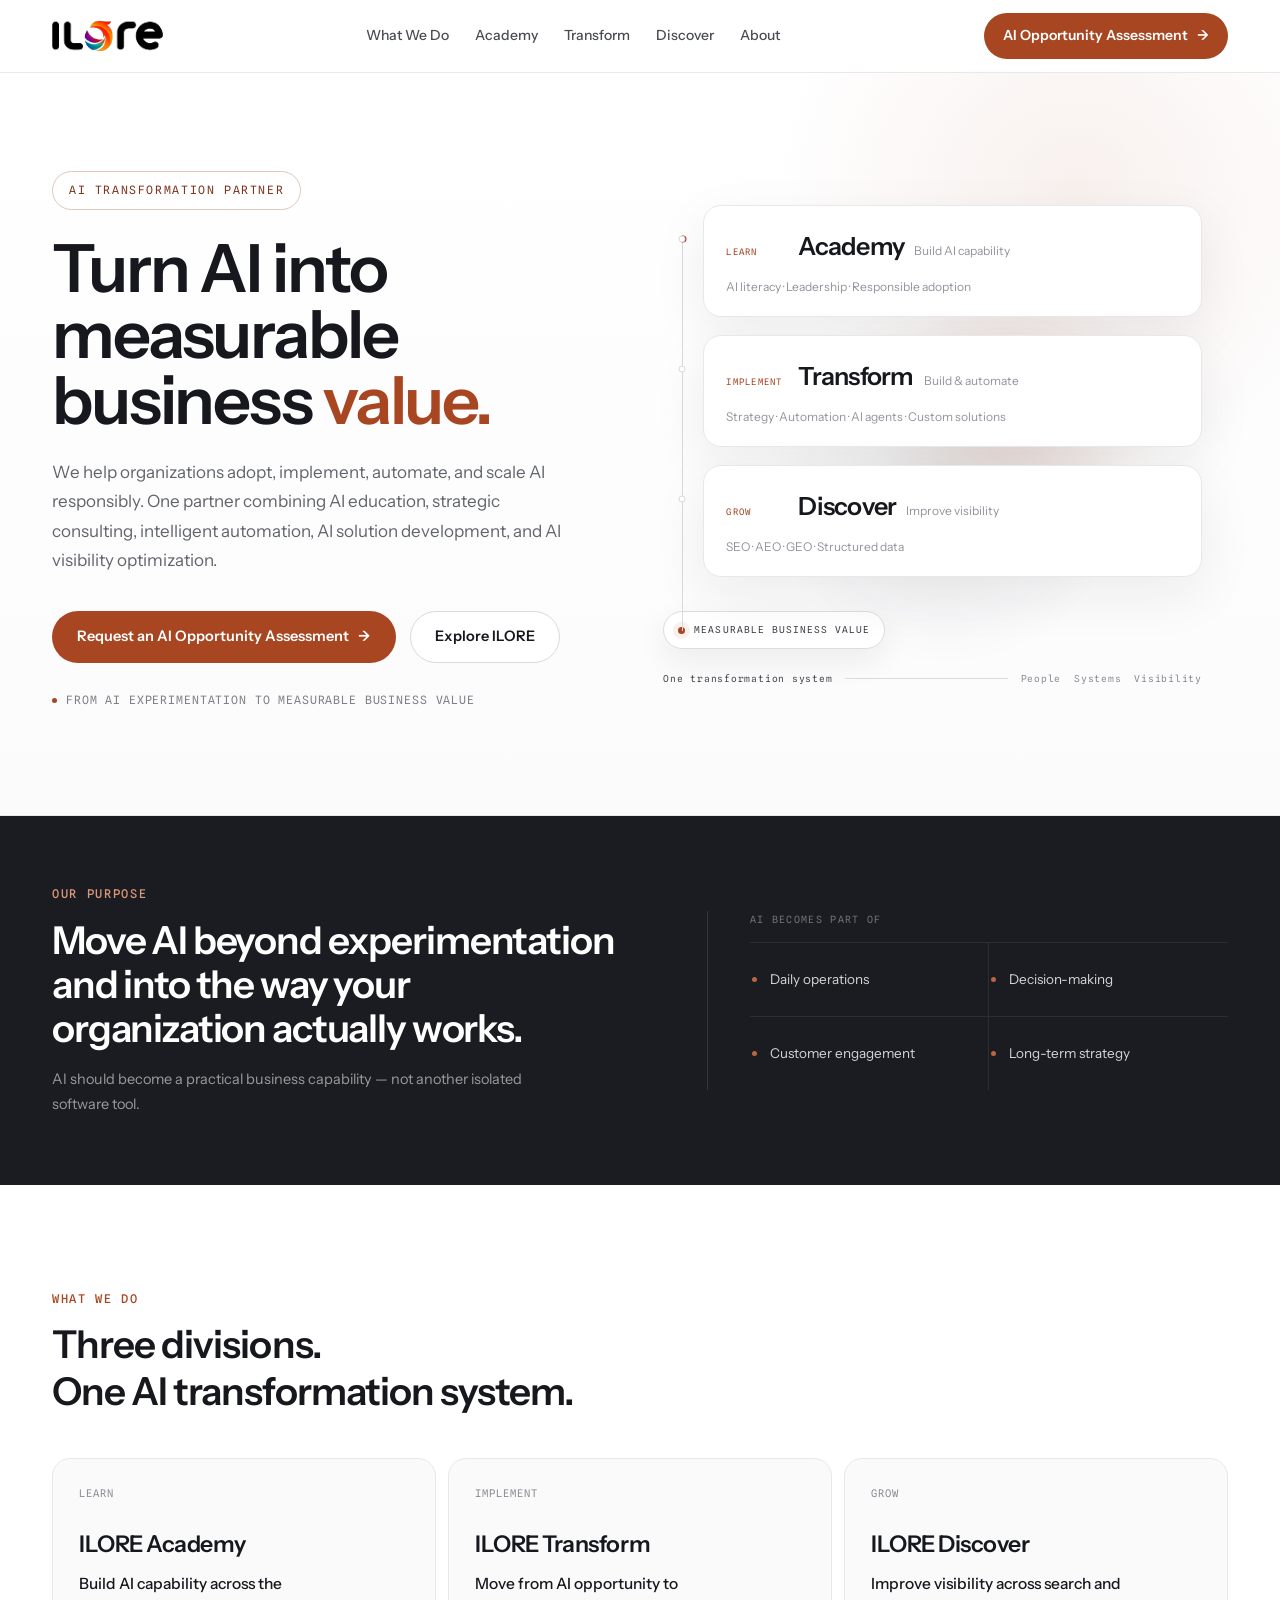
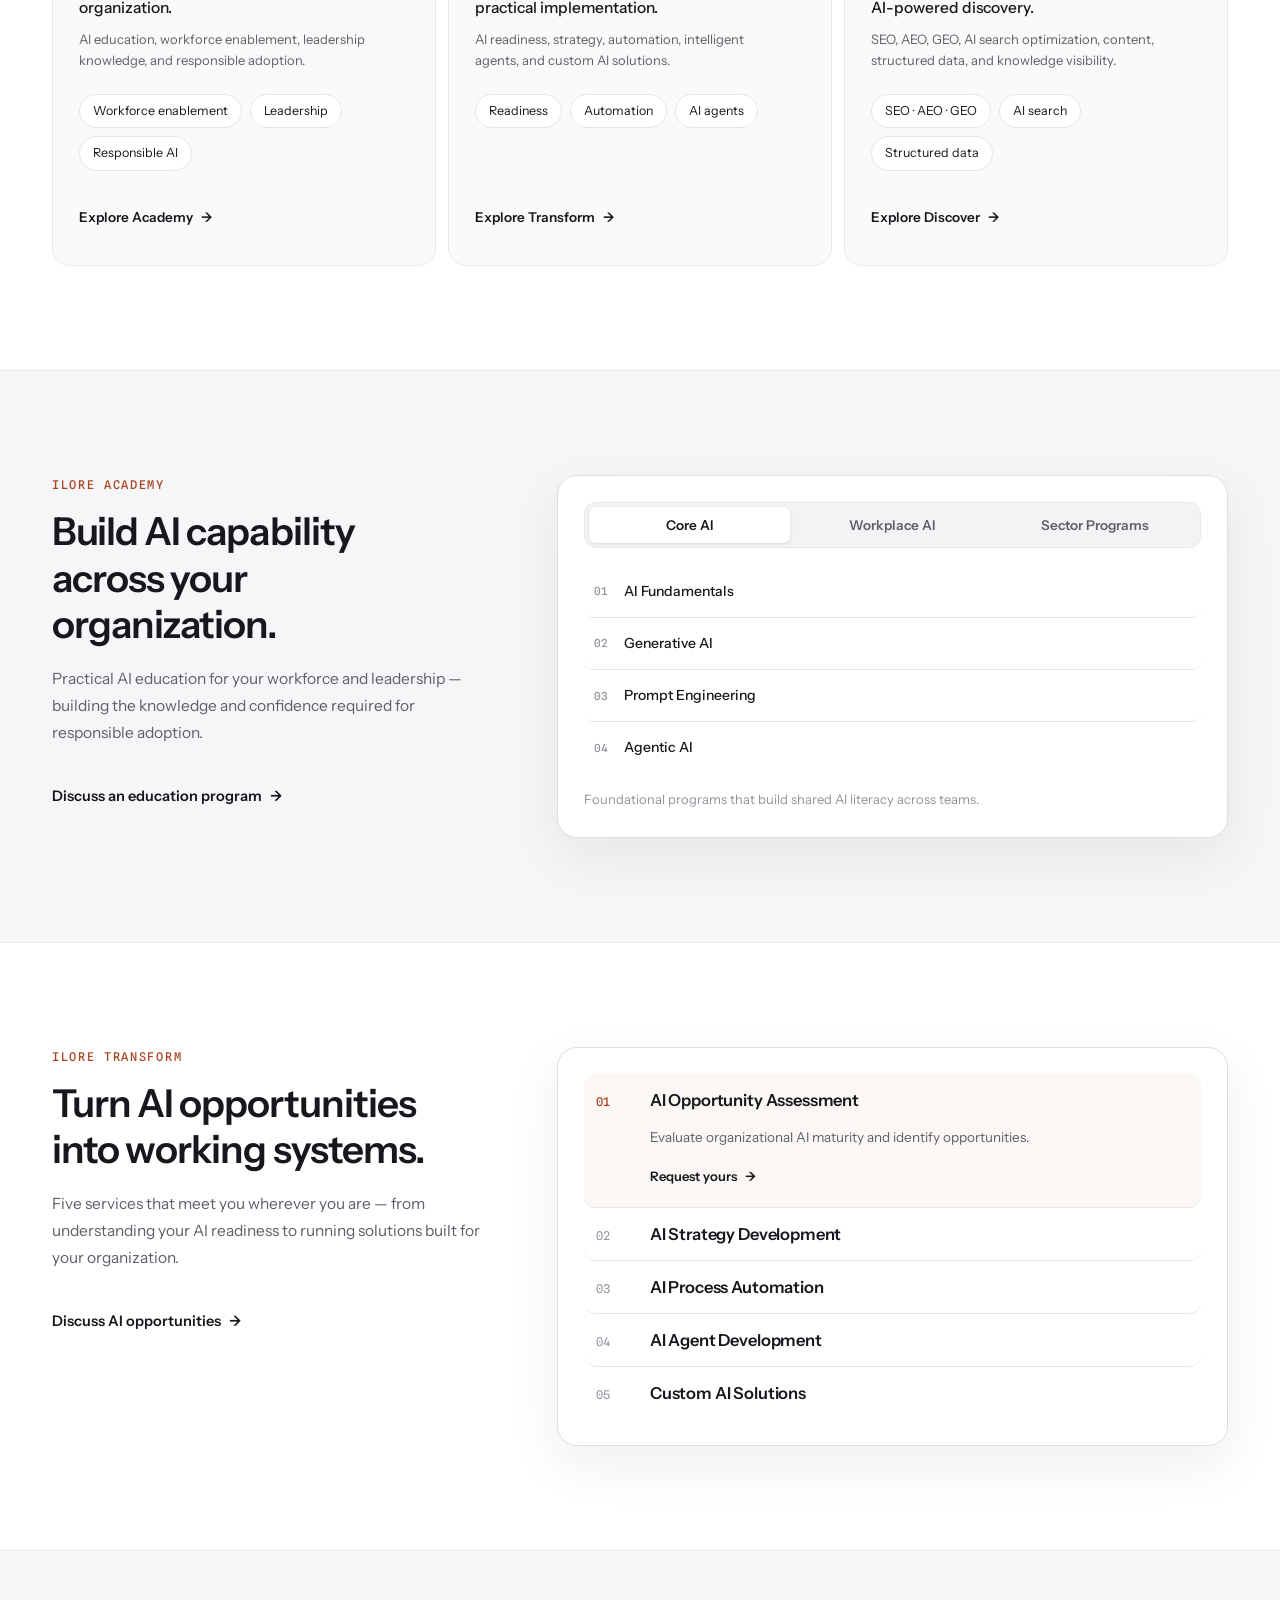
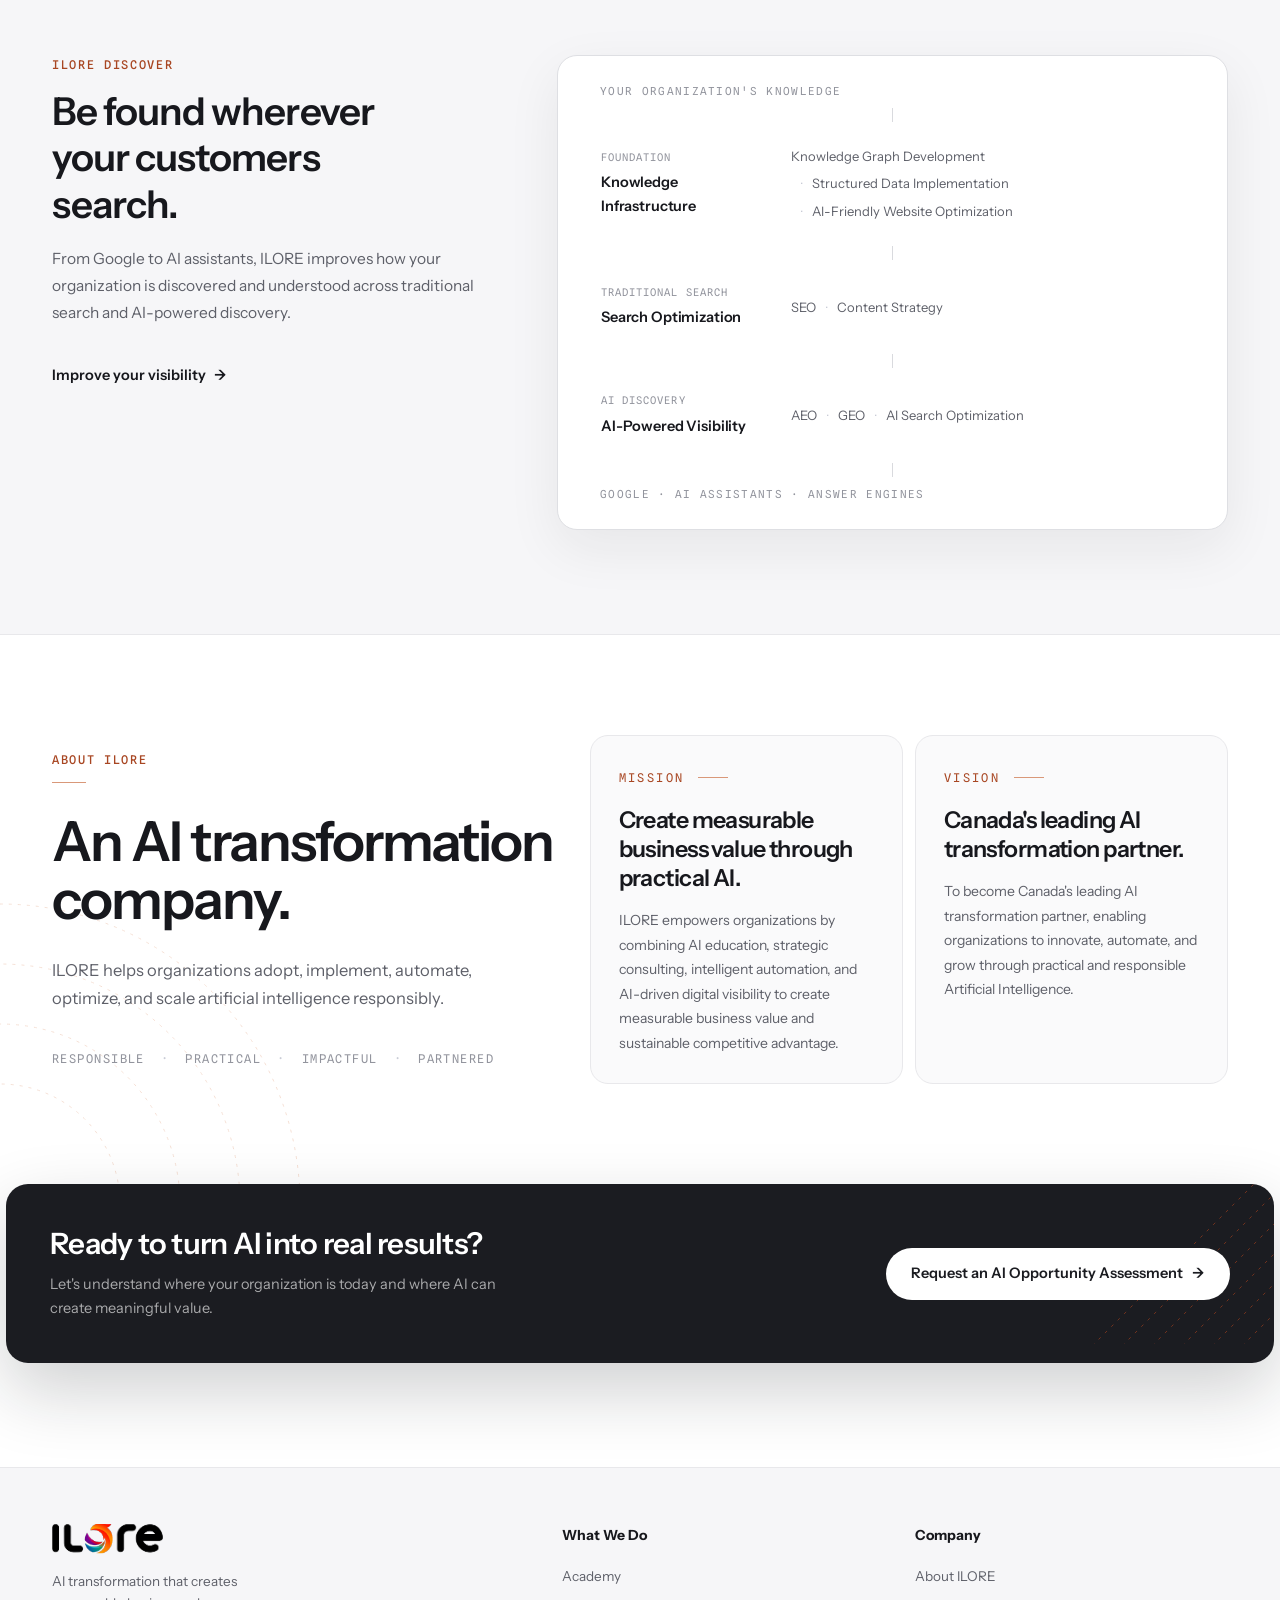
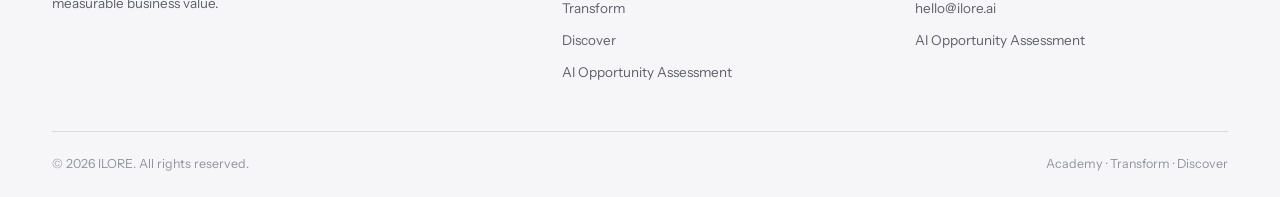
==== index.html @ 1c1e3521 "Calm the division sections and statement headings - Drop the accent-coloured full stops from the Mis" ====
<!doctype html>
<html lang="en" class="no-js">
<head>
<meta charset="utf-8">
<meta name="viewport" content="width=device-width, initial-scale=1">
<title>ILORE — AI Transformation Partner</title>
<meta name="description" content="ILORE helps organizations adopt, implement, automate, and scale AI responsibly — combining AI education, strategic consulting, intelligent automation, AI solution development, and AI visibility optimization.">
<meta property="og:title" content="ILORE — AI Transformation Partner">
<meta property="og:description" content="Turn AI into measurable business value. Academy, Transform, Discover — one AI transformation system.">
<meta property="og:type" content="website">
<!-- Set an absolute canonical URL once the production domain is known:
     <link rel="canonical" href="https://example.com/"> -->
<link rel="icon" href="img/favicon.png" type="image/png">
<script type="application/ld+json">{"@context":"https://schema.org","@type":"Organization","name":"ILORE","description":"AI transformation company helping organizations adopt, implement, automate, optimize, and scale artificial intelligence responsibly.","knowsAbout":["AI education","AI strategy","Intelligent automation","AI solution development","AI visibility optimization"]}</script>
<link rel="preconnect" href="https://fonts.googleapis.com">
<link rel="preconnect" href="https://fonts.gstatic.com" crossorigin>
<link href="https://fonts.googleapis.com/css2?family=Instrument+Sans:wght@400;500;600;700&family=Spline+Sans+Mono:wght@400;500&display=swap" rel="stylesheet">
<link rel="stylesheet" href="assets/css/base.css">
<link rel="stylesheet" href="assets/css/components.css">
<link rel="stylesheet" href="assets/css/home.css">
<script>document.documentElement.className = "js";</script>
</head>
<body>
<a class="skip-link" href="#main">Skip to content</a>

<header class="site-header" id="top">
  <div class="container">
    <div class="site-header__inner">
      <a class="wordmark" href="#top"><img class="wordmark__img" src="img/logo.svg" alt="ILORE"></a>

      <nav class="site-nav" aria-label="Primary">
        <a class="site-nav__link" href="#divisions">What We Do</a>
        <a class="site-nav__link" href="#academy">Academy</a>
        <a class="site-nav__link" href="#transform">Transform</a>
        <a class="site-nav__link" href="#discover">Discover</a>
        <a class="site-nav__link" href="#about">About</a>
      </nav>

      <div class="site-header__actions">
        <a class="button button--primary button--compact" href="assessment.html" data-cta="header-assess">AI Opportunity Assessment <span class="button__arrow" aria-hidden="true">&rarr;</span></a>
      </div>

      <button class="menu-toggle" id="menuToggle" type="button" aria-expanded="false" aria-controls="mobileMenu" aria-label="Open navigation">
        <span class="menu-toggle__icon" aria-hidden="true"><span></span><span></span><span></span></span>
      </button>
    </div>

    <nav class="mobile-menu" id="mobileMenu" aria-label="Mobile" hidden>
      <a class="mobile-menu__link" href="#divisions">What We Do</a>
      <a class="mobile-menu__link" href="#academy">Academy</a>
      <a class="mobile-menu__link" href="#transform">Transform</a>
      <a class="mobile-menu__link" href="#discover">Discover</a>
      <a class="mobile-menu__link" href="#about">About</a>
      <a class="button button--primary" href="assessment.html" data-cta="mobile-assess">AI Opportunity Assessment</a>
    </nav>
  </div>
</header>

<main id="main">

  <!-- Hero -->
  <section class="hero" aria-labelledby="hero-title">
    <div class="container hero__grid">
      <div class="hero__copy">
        <p class="badge">AI transformation partner</p>
        <h1 class="hero__title" id="hero-title">Turn AI into measurable business <span class="accent">value.</span></h1>
        <p class="hero__lede">We help organizations adopt, implement, automate, and scale AI responsibly. One partner combining AI education, strategic consulting, intelligent automation, AI solution development, and AI visibility optimization.</p>
        <div class="hero__actions">
          <a class="button button--primary" href="assessment.html" data-cta="hero-primary">Request an AI Opportunity Assessment <span class="button__arrow" aria-hidden="true">&rarr;</span></a>
          <a class="button button--secondary" href="#divisions" data-cta="hero-secondary">Explore ILORE</a>
        </div>
        <p class="hero__path"><span class="hero__path-dot" aria-hidden="true"></span>From AI experimentation to measurable business value</p>
      </div>

      <!-- The three divisions as one transformation signal: three upright
           cards on a single connector line, ending at measurable value. -->
      <div class="hero__visual reveal">
        <div class="hero__aura" aria-hidden="true"></div>

        <div class="signal">
          <span class="signal__rail" aria-hidden="true"><span class="signal__pulse"></span></span>

          <ul class="signal__steps" aria-label="The ILORE transformation system">
            <li class="signal__step">
              <a class="signal-card" href="#academy">
                <span class="signal-card__main">
                  <span class="signal-card__phase">Learn</span>
                  <strong class="signal-card__name">Academy</strong>
                  <span class="signal-card__role">Build AI capability</span>
                </span>
                <span class="signal-card__detail">AI literacy &middot; Leadership &middot; Responsible adoption</span>
              </a>
            </li>
            <li class="signal__step">
              <a class="signal-card" href="#transform">
                <span class="signal-card__main">
                  <span class="signal-card__phase">Implement</span>
                  <strong class="signal-card__name">Transform</strong>
                  <span class="signal-card__role">Build &amp; automate</span>
                </span>
                <span class="signal-card__detail">Strategy &middot; Automation &middot; AI agents &middot; Custom solutions</span>
              </a>
            </li>
            <li class="signal__step">
              <a class="signal-card" href="#discover">
                <span class="signal-card__main">
                  <span class="signal-card__phase">Grow</span>
                  <strong class="signal-card__name">Discover</strong>
                  <span class="signal-card__role">Improve visibility</span>
                </span>
                <span class="signal-card__detail">SEO &middot; AEO &middot; GEO &middot; Structured data</span>
              </a>
            </li>
          </ul>

          <p class="hero__chip"><span class="hero__chip-dot" aria-hidden="true"></span>Measurable business value</p>
        </div>

        <p class="signal__caption">
          <span class="signal__caption-title">One transformation system</span>
          <span class="signal__caption-rule" aria-hidden="true"></span>
          <span class="signal__pillar">People</span>
          <span class="signal__pillar">Systems</span>
          <span class="signal__pillar">Visibility</span>
        </p>
      </div>
    </div>
  </section>

  <!-- Purpose -->
  <section class="purpose" aria-labelledby="purpose-title">
    <div class="container purpose__grid">
      <div class="purpose__copy reveal">
        <p class="eyebrow eyebrow--on-dark">Our purpose</p>
        <h2 class="purpose__title" id="purpose-title">Move AI beyond experimentation and into the way your organization actually works.</h2>
        <p class="purpose__lede">AI should become a practical business capability — not another isolated software tool.</p>
      </div>

      <div class="purpose__uses reveal">
        <p class="purpose__label" id="purpose-uses-label">AI becomes part of</p>
        <ul class="purpose__list" aria-labelledby="purpose-uses-label">
          <li>Daily operations</li>
          <li>Decision-making</li>
          <li>Customer engagement</li>
          <li>Long-term strategy</li>
        </ul>
      </div>
    </div>
  </section>

  <!-- What we do -->
  <section class="section" id="divisions" aria-labelledby="divisions-title">
    <div class="container">
      <div class="section-head reveal">
        <p class="eyebrow">What we do</p>
        <h2 class="section-head__title" id="divisions-title">Three divisions.<br>One AI transformation system.</h2>
      </div>

      <ul class="division-grid reveal">
        <li class="division-card">
          <p class="division-card__phase">Learn</p>
          <h3 class="division-card__name">ILORE Academy</h3>
          <p class="division-card__objective">Build AI capability across the organization.</p>
          <p class="division-card__detail">AI education, workforce enablement, leadership knowledge, and responsible adoption.</p>
          <ul class="tag-list">
            <li>Workforce enablement</li>
            <li>Leadership</li>
            <li>Responsible AI</li>
          </ul>
          <a class="link-more" href="#academy">Explore Academy <span class="link-more__arrow" aria-hidden="true">&rarr;</span></a>
        </li>

        <li class="division-card">
          <p class="division-card__phase">Implement</p>
          <h3 class="division-card__name">ILORE Transform</h3>
          <p class="division-card__objective">Move from AI opportunity to practical implementation.</p>
          <p class="division-card__detail">AI readiness, strategy, automation, intelligent agents, and custom AI solutions.</p>
          <ul class="tag-list">
            <li>Readiness</li>
            <li>Automation</li>
            <li>AI agents</li>
          </ul>
          <a class="link-more" href="#transform">Explore Transform <span class="link-more__arrow" aria-hidden="true">&rarr;</span></a>
        </li>

        <li class="division-card">
          <p class="division-card__phase">Grow</p>
          <h3 class="division-card__name">ILORE Discover</h3>
          <p class="division-card__objective">Improve visibility across search and AI-powered discovery.</p>
          <p class="division-card__detail">SEO, AEO, GEO, AI search optimization, content, structured data, and knowledge visibility.</p>
          <ul class="tag-list">
            <li>SEO &middot; AEO &middot; GEO</li>
            <li>AI search</li>
            <li>Structured data</li>
          </ul>
          <a class="link-more" href="#discover">Explore Discover <span class="link-more__arrow" aria-hidden="true">&rarr;</span></a>
        </li>
      </ul>
    </div>
  </section>

  <!-- Academy -->
  <section class="section section--sunken" id="academy" aria-labelledby="academy-title">
    <div class="container split">
      <div class="split__intro reveal">
        <p class="eyebrow">ILORE Academy</p>
        <h2 class="split__title" id="academy-title">Build AI capability across your organization.</h2>
        <p class="split__lede">Practical AI education for your workforce and leadership — building the knowledge and confidence required for responsible adoption.</p>
        <a class="link-more split__cta" href="assessment.html?intent=academy" data-cta="academy-cta">Discuss an education program <span class="link-more__arrow" aria-hidden="true">&rarr;</span></a>
      </div>

      <div class="panel panel--tabs reveal">
        <div class="tabs" role="tablist" aria-label="Academy program groups">
          <button class="tab" type="button" role="tab" id="tab-core" aria-controls="panel-core" aria-selected="true">Core AI</button>
          <button class="tab" type="button" role="tab" id="tab-workplace" aria-controls="panel-workplace" aria-selected="false" tabindex="-1">Workplace AI</button>
          <button class="tab" type="button" role="tab" id="tab-sector" aria-controls="panel-sector" aria-selected="false" tabindex="-1">Sector Programs</button>
        </div>

        <div class="tab-panel" role="tabpanel" id="panel-core" aria-labelledby="tab-core" tabindex="0">
          <ol class="program-list">
            <li class="program"><span class="program__index">01</span>AI Fundamentals</li>
            <li class="program"><span class="program__index">02</span>Generative AI</li>
            <li class="program"><span class="program__index">03</span>Prompt Engineering</li>
            <li class="program"><span class="program__index">04</span>Agentic AI</li>
          </ol>
          <p class="tab-panel__note">Foundational programs that build shared AI literacy across teams.</p>
        </div>

        <div class="tab-panel" role="tabpanel" id="panel-workplace" aria-labelledby="tab-workplace" tabindex="0" hidden>
          <ol class="program-list">
            <li class="program"><span class="program__index">01</span>Microsoft Copilot</li>
            <li class="program"><span class="program__index">02</span>AI Productivity</li>
            <li class="program"><span class="program__index">03</span>Executive AI Leadership</li>
            <li class="program"><span class="program__index">04</span>Responsible AI</li>
          </ol>
          <p class="tab-panel__note">Applied programs for everyday work, leadership, and responsible adoption.</p>
        </div>

        <div class="tab-panel" role="tabpanel" id="panel-sector" aria-labelledby="tab-sector" tabindex="0" hidden>
          <ol class="program-list">
            <li class="program"><span class="program__index">01</span>AI for Healthcare</li>
            <li class="program"><span class="program__index">02</span>AI for Education</li>
            <li class="program"><span class="program__index">03</span>AI for Government</li>
          </ol>
          <p class="tab-panel__note">Programs tailored to the realities of regulated, public-facing sectors.</p>
        </div>
      </div>
    </div>
  </section>

  <!-- Transform -->
  <section class="section" id="transform" aria-labelledby="transform-title">
    <div class="container split">
      <div class="split__intro reveal">
        <p class="eyebrow">ILORE Transform</p>
        <h2 class="split__title" id="transform-title">Turn AI opportunities into working systems.</h2>
        <p class="split__lede">Five services that meet you wherever you are — from understanding your AI readiness to running solutions built for your organization.</p>
        <a class="link-more split__cta" href="assessment.html?intent=transform" data-cta="transform-cta">Discuss AI opportunities <span class="link-more__arrow" aria-hidden="true">&rarr;</span></a>
      </div>

      <div class="panel panel--flow reveal">
        <ol class="flow">
          <li class="flow__item is-open">
            <span class="flow__node" aria-hidden="true">01</span>
            <div>
              <h3 class="flow__heading"><button class="flow__toggle" type="button" aria-expanded="true" aria-controls="flow-body-1">AI Opportunity Assessment</button></h3>
              <div class="flow__body" id="flow-body-1">
                <div class="flow__body-inner">
                  <p>Evaluate organizational AI maturity and identify opportunities.</p>
                  <a class="link-more" href="assessment.html" data-cta="flow-readiness">Request yours <span class="link-more__arrow" aria-hidden="true">&rarr;</span></a>
                </div>
              </div>
            </div>
          </li>

          <li class="flow__item">
            <span class="flow__node" aria-hidden="true">02</span>
            <div>
              <h3 class="flow__heading"><button class="flow__toggle" type="button" aria-expanded="false" aria-controls="flow-body-2">AI Strategy Development</button></h3>
              <div class="flow__body" id="flow-body-2">
                <div class="flow__body-inner">
                  <p>Develop enterprise AI roadmaps aligned with business objectives.</p>
                </div>
              </div>
            </div>
          </li>

          <li class="flow__item">
            <span class="flow__node" aria-hidden="true">03</span>
            <div>
              <h3 class="flow__heading"><button class="flow__toggle" type="button" aria-expanded="false" aria-controls="flow-body-3">AI Process Automation</button></h3>
              <div class="flow__body" id="flow-body-3">
                <div class="flow__body-inner">
                  <p>Automate repetitive business processes using AI technologies.</p>
                </div>
              </div>
            </div>
          </li>

          <li class="flow__item">
            <span class="flow__node" aria-hidden="true">04</span>
            <div>
              <h3 class="flow__heading"><button class="flow__toggle" type="button" aria-expanded="false" aria-controls="flow-body-4">AI Agent Development</button></h3>
              <div class="flow__body" id="flow-body-4">
                <div class="flow__body-inner">
                  <p>Design intelligent assistants that improve productivity and decision-making.</p>
                </div>
              </div>
            </div>
          </li>

          <li class="flow__item">
            <span class="flow__node" aria-hidden="true">05</span>
            <div>
              <h3 class="flow__heading"><button class="flow__toggle" type="button" aria-expanded="false" aria-controls="flow-body-5">Custom AI Solutions</button></h3>
              <div class="flow__body" id="flow-body-5">
                <div class="flow__body-inner">
                  <p>Develop tailored AI applications addressing specific organizational needs.</p>
                </div>
              </div>
            </div>
          </li>
        </ol>
      </div>
    </div>
  </section>

  <!-- Discover -->
  <section class="section section--sunken" id="discover" aria-labelledby="discover-title">
    <div class="container split">
      <div class="split__intro reveal">
        <p class="eyebrow">ILORE Discover</p>
        <h2 class="split__title" id="discover-title">Be found wherever your customers search.</h2>
        <p class="split__lede">From Google to AI assistants, ILORE improves how your organization is discovered and understood across traditional search and AI-powered discovery.</p>
        <a class="link-more split__cta" href="assessment.html?intent=discover" data-cta="discover-cta">Improve your visibility <span class="link-more__arrow" aria-hidden="true">&rarr;</span></a>
      </div>

      <div class="panel discover-stack reveal">
        <p class="discover-stack__cap">Your organization's knowledge</p>
        <span class="discover-stack__line" aria-hidden="true"></span>

        <div class="discover-layer">
          <div>
            <span class="discover-layer__kind">Foundation</span>
            <h3 class="discover-layer__name">Knowledge Infrastructure</h3>
          </div>
          <ul class="service-list">
            <li>Knowledge Graph Development</li>
            <li>Structured Data Implementation</li>
            <li>AI-Friendly Website Optimization</li>
          </ul>
        </div>

        <span class="discover-stack__line" aria-hidden="true"></span>

        <div class="discover-layer">
          <div>
            <span class="discover-layer__kind">Traditional Search</span>
            <h3 class="discover-layer__name">Search Optimization</h3>
          </div>
          <ul class="service-list">
            <li>SEO</li>
            <li>Content Strategy</li>
          </ul>
        </div>

        <span class="discover-stack__line" aria-hidden="true"></span>

        <div class="discover-layer">
          <div>
            <span class="discover-layer__kind">AI Discovery</span>
            <h3 class="discover-layer__name">AI-Powered Visibility</h3>
          </div>
          <ul class="service-list">
            <li>AEO</li>
            <li>GEO</li>
            <li>AI Search Optimization</li>
          </ul>
        </div>

        <span class="discover-stack__line" aria-hidden="true"></span>
        <p class="discover-stack__cap">Google &middot; AI assistants &middot; answer engines</p>
      </div>
    </div>
  </section>

  <!-- About -->
  <section class="section about" id="about" aria-labelledby="about-title">
    <svg class="about__arcs" viewBox="0 0 480 480" aria-hidden="true" focusable="false">
      <g fill="none" stroke="#DE9A76" stroke-width="1" stroke-dasharray="3 6" opacity="0.3">
        <circle cx="140" cy="340" r="120"></circle>
        <circle cx="140" cy="340" r="180"></circle>
        <circle cx="140" cy="340" r="240"></circle>
        <circle cx="140" cy="340" r="300"></circle>
      </g>
    </svg>

    <div class="container about__grid">
      <div class="about__intro reveal">
        <p class="eyebrow eyebrow--ruled">About ILORE</p>
        <h2 class="about__title" id="about-title">An AI transformation company.</h2>
        <p class="about__lede">ILORE helps organizations adopt, implement, automate, optimize, and scale artificial intelligence responsibly.</p>
        <ul class="value-list">
          <li>Responsible</li>
          <li>Practical</li>
          <li>Impactful</li>
          <li>Partnered</li>
        </ul>
      </div>

      <div class="about__statements reveal">
        <article class="statement">
          <p class="statement__kind">Mission</p>
          <h3 class="statement__title">Create measurable business value through practical AI.</h3>
          <p class="statement__text">ILORE empowers organizations by combining AI education, strategic consulting, intelligent automation, and AI-driven digital visibility to create measurable business value and sustainable competitive advantage.</p>
        </article>

        <article class="statement">
          <p class="statement__kind">Vision</p>
          <h3 class="statement__title">Canada's leading AI transformation partner.</h3>
          <p class="statement__text">To become Canada's leading AI transformation partner, enabling organizations to innovate, automate, and grow through practical and responsible Artificial Intelligence.</p>
        </article>
      </div>
    </div>
  </section>

  <!-- Closing CTA -->
  <section class="section section--flush-top" aria-labelledby="closing-cta-title">
    <div class="cta-band reveal">
      <svg class="cta-band__deco" viewBox="0 0 280 160" preserveAspectRatio="none" aria-hidden="true" focusable="false">
        <g stroke="#C84A1B" stroke-width="1" stroke-dasharray="3 6" fill="none">
          <path d="M60 200 L280 -20"></path>
          <path d="M90 200 L310 -20"></path>
          <path d="M120 200 L340 -20"></path>
          <path d="M150 200 L370 -20"></path>
          <path d="M180 200 L400 -20"></path>
          <path d="M210 200 L430 -20"></path>
        </g>
      </svg>

      <div class="cta-band__copy">
        <h2 class="cta-band__title" id="closing-cta-title">Ready to turn AI into real results?</h2>
        <p>Let's understand where your organization is today and where AI can create meaningful value.</p>
      </div>

      <div class="cta-band__actions">
        <a class="button button--primary button--on-dark" href="assessment.html" data-cta="band-assess">Request an AI Opportunity Assessment <span class="button__arrow" aria-hidden="true">&rarr;</span></a>
      </div>
    </div>
  </section>

</main>

<footer class="site-footer">
  <div class="container">
    <div class="site-footer__grid">
      <div>
        <a class="wordmark" href="#top"><img class="wordmark__img" src="img/logo.svg" alt="ILORE"></a>
        <p class="site-footer__tagline">AI transformation that creates measurable business value.</p>
      </div>

      <nav class="footer-column" aria-label="What we do">
        <p class="footer-column__title">What We Do</p>
        <a href="#academy">Academy</a>
        <a href="#transform">Transform</a>
        <a href="#discover">Discover</a>
        <a href="assessment.html">AI Opportunity Assessment</a>
      </nav>

      <nav class="footer-column" aria-label="Company">
        <p class="footer-column__title">Company</p>
        <a href="#about">About ILORE</a>
        <a href="mailto:hello@ilore.ai">hello@ilore.ai</a>
        <a href="assessment.html">AI Opportunity Assessment</a>
      </nav>
    </div>

    <div class="site-footer__base">
      <span>&copy; 2026 ILORE. All rights reserved.</span>
      <span>Academy &middot; Transform &middot; Discover</span>
    </div>
  </div>
</footer>

<script src="assets/js/main.js" defer></script>
</body>
</html>
---- assets/css/base.css ----
/* ==========================================================================
   ILORE — Foundations
   Design tokens, reset, base typography and layout primitives.
   Loaded first on every page.
   ========================================================================== */

/* --------------------------------------------------------------------------
   Design tokens
   Values are derived from the approved ILORE design: a near-white neutral
   base, dark charcoal type and a restrained burnt-orange accent.
   -------------------------------------------------------------------------- */
:root {
  /* Brand accent */
  --color-accent: #a84622;
  --color-accent-hover: #8f3819;
  --color-accent-active: #782f16;
  --color-accent-ink: #7e351c;      /* accent text on light chips */
  --color-accent-soft: #b96643;     /* markers on dark surfaces */
  --color-accent-line: #d99879;     /* rules and eyebrows on dark surfaces */

  /* Text */
  --color-text-primary: #17181d;
  --color-text-secondary: #5e6069;
  --color-text-muted: #92949d;
  --color-text-nav: #4a4c54;

  /* Surfaces */
  --color-background: #ffffff;
  --color-surface: #ffffff;
  --color-surface-muted: #fafafb;
  --color-surface-sunken: #f6f6f8;
  --color-surface-tint: #f3f3f5;
  --color-surface-dark: #1b1c21;
  --color-surface-dark-raised: #1f2025;

  /* Text on dark surfaces */
  --color-on-dark: #ffffff;
  --color-on-dark-secondary: rgba(255, 255, 255, 0.56);
  --color-on-dark-tertiary: rgba(255, 255, 255, 0.38);
  --color-on-dark-body: rgba(255, 255, 255, 0.82);
  --color-on-dark-border: rgba(255, 255, 255, 0.11);
  --color-on-dark-divider: rgba(255, 255, 255, 0.08);

  /* Lines */
  --color-border: #e8e8eb;
  --color-border-strong: #d9dade;
  --color-border-accent: #ddb9a9;

  /* Feedback */
  --color-danger: #c2330f;

  /* Typography */
  --font-sans: "Instrument Sans", -apple-system, BlinkMacSystemFont, "Segoe UI", Arial, sans-serif;
  --font-mono: "Spline Sans Mono", ui-monospace, SFMono-Regular, Menlo, monospace;
  --text-body: 15.5px;
  --leading-body: 1.65;

  /* Layout
     The container is border-box, so its width includes the gutters:
     1280px of content + 2 x 52px padding = 1384px. */
  --container-width: 1384px;
  --container-padding: 52px;
  --header-height: 72px;
  --section-space: 104px;

  /* Radii */
  --radius-xs: 9px;
  --radius-sm: 12px;
  --radius-md: 16px;
  --radius-lg: 20px;
  --radius-xl: 24px;
  --radius-card: 18px;
  --radius-pill: 999px;

  /* Shadows — resting elevation for panels and the assessment card;
     hover elevation lives in --shadow-hover below. */
  --shadow-panel: 0 18px 54px rgba(28, 29, 35, 0.07);
  --shadow-raised: 0 28px 80px rgba(24, 25, 30, 0.1);

  /* Interaction
     One hover language sitewide. An interactive card lifts by --hover-lift
     with --shadow-hover and a warm border; an interactive row tints with
     --color-hover-soft and never moves; rows on dark surfaces use
     --color-hover-on-dark. Selected states must always read stronger than
     hover. */
  --hover-duration: 0.22s;
  --hover-ease: cubic-bezier(0.2, 0.7, 0.2, 1);
  --transition-hover: var(--hover-duration) var(--hover-ease);
  --hover-lift: -3px;
  --shadow-hover: 0 1px 2px rgba(18, 19, 24, 0.03), 0 14px 36px rgba(18, 19, 24, 0.08);
  --color-hover-soft: #faf7f5;
  --color-hover-border: var(--color-border-accent);
  --color-hover-on-dark: rgba(255, 255, 255, 0.04);

  /* Motion — micro colour fades run a touch quicker than surface hovers but
     share the same easing, so nothing feels imported from another system. */
  --transition-fast: 0.18s var(--hover-ease);
  --transition-base: var(--transition-hover);
}

/* Container padding tightens before the layout reaches phone widths. */
@media (max-width: 820px) {
  :root {
    --container-padding: 24px;
  }
}

@media (max-width: 720px) {
  :root {
    --section-space: 64px;
  }
}

/* --------------------------------------------------------------------------
   Reset / normalise
   -------------------------------------------------------------------------- */
*,
*::before,
*::after {
  box-sizing: border-box;
}

html {
  scroll-behavior: smooth;
  /* Keep anchor targets clear of the sticky header. */
  scroll-padding-top: calc(var(--header-height) + 16px);
  -webkit-text-size-adjust: 100%;
  text-size-adjust: 100%;
}

body {
  margin: 0;
  background: var(--color-background);
  color: var(--color-text-secondary);
  font-family: var(--font-sans);
  font-size: var(--text-body);
  line-height: var(--leading-body);
  -webkit-font-smoothing: antialiased;
  -moz-osx-font-smoothing: grayscale;
  /* Belt and braces against accidental sideways scroll on small screens. */
  overflow-x: hidden;
}

h1,
h2,
h3,
h4 {
  margin: 0;
  font-family: var(--font-sans);
  font-weight: 600;
  color: var(--color-text-primary);
  letter-spacing: -0.025em;
}

p {
  margin: 0;
}

ul,
ol {
  margin: 0;
  padding: 0;
  list-style: none;
}

a {
  color: var(--color-accent);
  text-decoration: none;
}

a:hover {
  color: var(--color-accent-hover);
}

img,
svg {
  max-width: 100%;
}

/* Inherit typography, but leave line-height to the UA so control heights
   stay driven by their own padding and min-height. */
button,
input,
textarea,
select {
  font-family: inherit;
  font-size: inherit;
  font-weight: inherit;
  color: inherit;
}

fieldset {
  margin: 0;
  padding: 0;
  border: 0;
  min-width: 0;
}

legend {
  padding: 0;
}

/* --------------------------------------------------------------------------
   Focus
   A single visible focus treatment for every interactive element.
   -------------------------------------------------------------------------- */
:focus-visible {
  outline: 2px solid var(--color-accent);
  outline-offset: 3px;
  border-radius: 3px;
}

/* --------------------------------------------------------------------------
   Motion preferences
   Anything decorative collapses to a stable, static presentation.
   -------------------------------------------------------------------------- */
@media (prefers-reduced-motion: reduce) {
  html {
    scroll-behavior: auto;
  }

  *,
  *::before,
  *::after {
    animation-duration: 0.01ms !important;
    animation-iteration-count: 1 !important;
    transition-duration: 0.01ms !important;
    scroll-behavior: auto !important;
  }
}

/* --------------------------------------------------------------------------
   Layout primitives
   -------------------------------------------------------------------------- */
.container {
  width: 100%;
  max-width: var(--container-width);
  margin-inline: auto;
  padding-inline: var(--container-padding);
}

.section {
  padding-block: var(--section-space);
}

.section--sunken {
  background: var(--color-surface-sunken);
  border-block: 1px solid var(--color-border);
}

.section--flush-top {
  padding-top: 0;
}

/* Section heading block: eyebrow stacked above the headline, both left-aligned. */
.section-head {
  display: flex;
  flex-direction: column;
  align-items: start;
  gap: 14px;
  margin-bottom: 42px;
}

.section-head__title {
  /* Keeps the headline compact; the <br> stays the only intended break. */
  max-width: 42rem;
  font-size: clamp(2rem, 3vw, 2.75rem);
  line-height: 1.22;
}

@media (max-width: 860px) {
  .section-head {
    gap: 12px;
    margin-bottom: 32px;
  }
}

/* --------------------------------------------------------------------------
   Shared type treatments
   -------------------------------------------------------------------------- */
.eyebrow {
  font-family: var(--font-mono);
  font-size: 12px;
  font-weight: 500;
  letter-spacing: 0.14em;
  text-transform: uppercase;
  color: var(--color-accent);
}

.eyebrow--on-dark {
  color: var(--color-accent-line);
}

/* Short rule beneath the eyebrow, used in the About section. */
.eyebrow--ruled::after {
  content: "";
  display: block;
  width: 34px;
  height: 1px;
  margin-top: 12px;
  background: var(--color-accent-line);
}

.accent {
  color: var(--color-accent);
}

/* --------------------------------------------------------------------------
   Utilities
   -------------------------------------------------------------------------- */
.sr-only {
  position: absolute;
  width: 1px;
  height: 1px;
  padding: 0;
  margin: -1px;
  overflow: hidden;
  clip: rect(0 0 0 0);
  clip-path: inset(50%);
  white-space: nowrap;
  border: 0;
}

/* Keeps an element's space reserved while hiding it from sight, from the
   accessibility tree and from the tab order. */
.is-invisible {
  visibility: hidden;
}

.skip-link {
  position: absolute;
  top: 0;
  left: -9999px;
  z-index: 60;
  padding: 12px 20px;
  background: var(--color-accent);
  color: var(--color-on-dark);
  font-weight: 600;
}

.skip-link:focus {
  left: 0;
  color: var(--color-on-dark);
}

/* Scroll reveal. Content is visible by default; it is only hidden after
   main.js has added `reveal-ready`, which it does exclusively when it can
   observe and reveal the elements again. If the script never loads, or the
   browser lacks IntersectionObserver, nothing is ever hidden. */
.reveal-ready .reveal {
  opacity: 0;
  transform: translateY(14px);
  transition: opacity 0.6s ease, transform 0.6s ease;
}

.reveal-ready .reveal.is-visible {
  opacity: 1;
  transform: none;
}

@media (prefers-reduced-motion: reduce) {
  .reveal-ready .reveal {
    opacity: 1;
    transform: none;
  }
}
---- assets/css/components.css ----
/* ==========================================================================
   ILORE — Shared components
   Buttons, badges, site header / navigation and site footer.
   Every rule here is used by both index.html and assessment.html.
   ========================================================================== */

/* --------------------------------------------------------------------------
   Buttons
   -------------------------------------------------------------------------- */
.button {
  display: inline-flex;
  align-items: center;
  justify-content: center;
  gap: 9px;
  min-height: 46px;
  padding: 13px 24px;
  border: 1px solid transparent;
  border-radius: var(--radius-pill);
  font-family: var(--font-sans);
  font-size: 14.5px;
  font-weight: 600;
  text-align: center;
  cursor: pointer;
  transition: background var(--transition-fast), color var(--transition-fast),
    border-color var(--transition-fast), box-shadow var(--transition-fast);
}

.button--primary {
  background: var(--color-accent);
  color: var(--color-on-dark);
}

.button--primary:hover {
  background: var(--color-accent-hover);
  color: var(--color-on-dark);
}

.button--primary:active {
  background: var(--color-accent-active);
}

.button--secondary {
  background: var(--color-surface);
  color: var(--color-text-primary);
  border-color: var(--color-border-strong);
}

.button--secondary:hover {
  border-color: var(--color-accent);
  color: var(--color-text-primary);
}

/* Primary action sitting on a dark surface (closing CTA band). */
.button--on-dark {
  background: var(--color-on-dark);
  color: var(--color-surface-dark);
}

.button--on-dark:hover {
  background: var(--color-surface-tint);
  color: var(--color-surface-dark);
}

/* Compact size used inside the header. */
.button--compact {
  min-height: 42px;
  padding: 10px 18px;
  font-size: 14px;
  white-space: nowrap;
}

.button[disabled] {
  opacity: 0.6;
  cursor: wait;
}

.button__arrow {
  display: inline-block;
  transition: transform var(--transition-fast);
}

.button:hover .button__arrow {
  transform: translateX(3px);
}

/* Inline "read more" style action. */
.link-more {
  display: inline-flex;
  align-items: center;
  gap: 8px;
  min-height: 44px;
  font-size: 14.5px;
  font-weight: 600;
  color: var(--color-text-primary);
  transition: color var(--transition-fast);
}

.link-more:hover {
  color: var(--color-accent);
}

.link-more__arrow {
  display: inline-block;
  transition: transform var(--transition-fast);
}

.link-more:hover .link-more__arrow {
  transform: translateX(3px);
}

/* --------------------------------------------------------------------------
   Badge
   -------------------------------------------------------------------------- */
.badge {
  display: inline-flex;
  align-items: center;
  gap: 8px;
  padding: 9px 16px;
  border: 1px solid #e2c7ba;
  border-radius: var(--radius-pill);
  background: var(--color-surface);
  font-family: var(--font-mono);
  font-size: 11.5px;
  letter-spacing: 0.14em;
  text-transform: uppercase;
  color: var(--color-accent-ink);
}

/* --------------------------------------------------------------------------
   Icons
   Inline SVG line icons share one stroke definition.
   -------------------------------------------------------------------------- */
.icon {
  width: 22px;
  height: 22px;
  flex: none;
  fill: none;
  stroke: currentColor;
  stroke-width: 1.8;
  stroke-linecap: round;
  stroke-linejoin: round;
}

/* --------------------------------------------------------------------------
   Site header
   -------------------------------------------------------------------------- */
.site-header {
  position: sticky;
  top: 0;
  z-index: 30;
  border-bottom: 1px solid var(--color-border);
  background: rgba(255, 255, 255, 0.88);
}

/* Progressive enhancement: only lighten the header where blur is supported,
   otherwise keep it near-opaque so text behind it never bleeds through. */
@supports (backdrop-filter: blur(18px)) or (-webkit-backdrop-filter: blur(18px)) {
  .site-header {
    -webkit-backdrop-filter: blur(18px) saturate(140%);
    backdrop-filter: blur(18px) saturate(140%);
  }
}

.site-header__inner {
  display: flex;
  align-items: center;
  justify-content: space-between;
  gap: 28px;
  height: var(--header-height);
}

/* img/logo.svg is a 1500-unit square canvas with the lockup sitting in the
   middle of it, at x 310–1207 and y 629–872. Placing the file as-is would
   render the logo at a sixth of the box height and leave a wide band of
   whitespace to fight in both the header and the footer. So the link is sized
   to the lockup alone, and the image is scaled up inside it until that region
   fills the box — the empty canvas is simply clipped. Every number below is
   that measured region; only --wordmark-height should ever need changing. */
.wordmark {
  --wordmark-height: 30px;
  display: block;
  flex: none;
  width: calc(var(--wordmark-height) * 897 / 243);
  height: var(--wordmark-height);
  overflow: hidden;
}

.wordmark__img {
  display: block;
  width: calc(var(--wordmark-height) * 1500 / 243);
  height: calc(var(--wordmark-height) * 1500 / 243);
  /* Overrides the global img rule, which would otherwise cap the scaled-up
     square at the width of the clipping box. */
  max-width: none;
  margin: calc(var(--wordmark-height) * -629 / 243) 0 0
    calc(var(--wordmark-height) * -310 / 243);
  transition: opacity var(--transition-fast);
}

/* The text logo tinted to the accent on hover; an image can only dim. */
.wordmark:hover .wordmark__img {
  opacity: 0.7;
}

.site-nav {
  display: flex;
  align-items: center;
  gap: 26px;
}

.site-nav__link {
  font-size: 14px;
  font-weight: 500;
  color: var(--color-text-nav);
  white-space: nowrap;
  transition: color var(--transition-fast);
}

.site-nav__link:hover,
.site-nav__link.is-current {
  color: var(--color-accent);
}

.site-header__actions {
  display: flex;
  align-items: center;
  gap: 12px;
}

/* The icon is three absolutely positioned bars inside a 21x16 box, so the
   closed and open states are the same three elements in different places and
   the change between them can be animated rather than swapped. */
.menu-toggle {
  display: none;
  align-items: center;
  justify-content: center;
  width: 44px;
  height: 44px;
  padding: 0;
  border: 0;
  border-radius: var(--radius-xs);
  background: none;
  color: var(--color-text-primary);
  cursor: pointer;
  transition: background var(--transition-fast);
}

@media (hover: hover) and (pointer: fine) {
  .menu-toggle:hover {
    background: var(--color-surface-tint);
  }
}

.menu-toggle__icon {
  position: relative;
  display: block;
  width: 21px;
  height: 16px;
}

.menu-toggle__icon span {
  position: absolute;
  left: 0;
  width: 100%;
  height: 2px;
  border-radius: var(--radius-pill);
  background: currentColor;
  transition: transform var(--transition-fast), opacity var(--transition-fast);
}

.menu-toggle__icon span:nth-child(1) {
  top: 0;
}

/* Centred in the 16px box: (16 - 2) / 2. */
.menu-toggle__icon span:nth-child(2) {
  top: 7px;
}

.menu-toggle__icon span:nth-child(3) {
  top: 14px;
}

/* Open: the outer bars travel to the centre line and cross; the middle one
   fades under them. Driven by aria-expanded so the visual state cannot drift
   from what assistive technology is told. */
.menu-toggle[aria-expanded="true"] .menu-toggle__icon span:nth-child(1) {
  transform: translateY(7px) rotate(45deg);
}

.menu-toggle[aria-expanded="true"] .menu-toggle__icon span:nth-child(2) {
  opacity: 0;
}

.menu-toggle[aria-expanded="true"] .menu-toggle__icon span:nth-child(3) {
  transform: translateY(-7px) rotate(-45deg);
}

/* --------------------------------------------------------------------------
   Mobile menu
   Hidden with the `hidden` attribute so it is removed from the accessibility
   tree while closed.
   -------------------------------------------------------------------------- */
.mobile-menu {
  display: block;
  padding: 14px 0 24px;
  border-top: 1px solid var(--color-border);
  background: var(--color-surface);
}

.mobile-menu[hidden] {
  display: none;
}

.mobile-menu__link {
  display: flex;
  align-items: center;
  min-height: 46px;
  font-size: 15px;
  font-weight: 500;
  color: var(--color-text-primary);
  border-bottom: 1px solid var(--color-border);
  transition: color var(--transition-fast);
}

.mobile-menu__link:hover {
  color: var(--color-accent);
}

.mobile-menu .button {
  width: 100%;
  margin-top: 18px;
}

@media (max-width: 1180px) {
  .site-nav {
    gap: 20px;
  }
}

/* Below this width the inline navigation is replaced by the menu button.
   The swap only happens when JavaScript is available, so a no-JS visitor
   keeps a usable (wrapped) navigation instead of no navigation at all. */
@media (max-width: 980px) {
  .js .site-nav,
  .js .site-header__actions {
    display: none;
  }

  .js .menu-toggle {
    display: flex;
  }

  html:not(.js) .site-header__inner {
    height: auto;
    flex-wrap: wrap;
    padding-block: 14px;
    gap: 14px;
  }

  html:not(.js) .site-nav {
    flex-wrap: wrap;
    gap: 18px;
  }
}

@media (min-width: 981px) {
  .mobile-menu {
    display: none;
  }
}

/* --------------------------------------------------------------------------
   Site footer
   -------------------------------------------------------------------------- */
.site-footer {
  background: var(--color-surface-sunken);
  border-top: 1px solid var(--color-border);
}

.site-footer__grid {
  display: grid;
  grid-template-columns: 1.5fr 1fr 1fr;
  gap: 40px;
  padding: 56px 0 44px;
}

.site-footer__tagline {
  max-width: 26ch;
  margin-top: 16px;
  font-size: 13.5px;
  line-height: 1.65;
}

.footer-column {
  display: flex;
  flex-direction: column;
  gap: 2px;
  font-size: 13.5px;
}

.footer-column__title {
  margin-bottom: 12px;
  font-size: 14px;
  font-weight: 700;
  color: var(--color-text-primary);
}

.footer-column a {
  display: inline-flex;
  align-items: center;
  min-height: 30px;
  color: var(--color-text-secondary);
  transition: color var(--transition-fast);
}

.footer-column a:hover {
  color: var(--color-accent);
}

.site-footer__base {
  display: flex;
  justify-content: space-between;
  flex-wrap: wrap;
  gap: 24px;
  padding: 22px 0;
  border-top: 1px solid var(--color-border-strong);
  font-size: 12.5px;
  color: var(--color-text-muted);
}

@media (max-width: 720px) {
  .site-footer__grid {
    grid-template-columns: 1fr;
    gap: 32px;
  }
}
---- assets/css/home.css ----
/* ==========================================================================
   ILORE — Homepage
   Hero, purpose band, divisions, the three division sections, about and
   the closing CTA band.
   ========================================================================== */

/* --------------------------------------------------------------------------
   Hero
   -------------------------------------------------------------------------- */
.hero {
  overflow: hidden;
  border-bottom: 1px solid var(--color-border);
  background:
    radial-gradient(circle at 84% 16%, rgba(168, 70, 34, 0.08), transparent 24%),
    linear-gradient(180deg, #ffffff 0%, #fbfbfc 100%);
}

.hero__grid {
  display: grid;
  grid-template-columns: minmax(0, 0.93fr) minmax(520px, 1.07fr);
  gap: 72px;
  align-items: center;
  padding-block: 88px 94px;
}

.hero__title {
  max-width: 11.5ch;
  margin-top: 26px;
  font-size: clamp(3.35rem, 5.2vw, 4.9rem);
  line-height: 0.99;
  letter-spacing: -0.032em;
}

.hero__lede {
  max-width: 50ch;
  margin-top: 24px;
  font-size: 17px;
  line-height: 1.72;
  color: #62646c;
}

.hero__actions {
  display: flex;
  flex-wrap: wrap;
  gap: 14px;
  margin-top: 36px;
}

.hero__path {
  display: inline-flex;
  align-items: center;
  gap: 9px;
  margin-top: 28px;
  font-family: var(--font-mono);
  font-size: 11.5px;
  letter-spacing: 0.075em;
  text-transform: uppercase;
  color: #7e8088;
}

.hero__path-dot {
  width: 5px;
  height: 5px;
  flex: none;
  border-radius: 50%;
  background: var(--color-accent);
}

/* --------------------------------------------------------------------------
   Hero visual — the transformation signal.
   Three upright division cards hang off one connector line and the line ends
   at the measurable-value chip, so the diagram reads as a single path.
   `min-width: 0` keeps the grid column from being widened by its contents.
   -------------------------------------------------------------------------- */
.hero__visual {
  position: relative;
  display: flex;
  flex-direction: column;
  justify-content: center;
  min-width: 0;
  /* Heights include the block padding below (border-box). */
  min-height: 560px;
  padding: 34px 26px 24px;
}

.hero__aura {
  position: absolute;
  inset: 10% 2% 8% 10%;
  pointer-events: none;
  filter: blur(4px);
  background:
    radial-gradient(circle at 62% 45%, rgba(168, 70, 34, 0.13), transparent 35%),
    radial-gradient(circle at 48% 58%, rgba(28, 29, 35, 0.08), transparent 48%);
}

/* The signal group.
   Geometry is driven by two custom properties so the pulse keyframes stay
   correct at every breakpoint:
   --rail-x  x of the connector line, which is also the chip dot's centre
             (1px chip border + 14px chip padding + half of the 7px dot).
   --node-y  y of a card's node, measured from that card's top edge.
   The chip carries an extra margin-top of (--node-y - half the chip height),
   which makes the Discover-node -> chip-dot distance equal to the node pitch.
   That is what lets the pulse stop on exact thirds whatever the cards weigh. */
.signal {
  --rail-x: 18.5px;
  --node-y: 34px;
  --signal-gap: 18px;
  position: relative;
  display: flex;
  flex-direction: column;
  gap: var(--signal-gap);
  transition: transform var(--transition-fast);
}

/* Same 1px rule as the Discover panel's connector. */
.signal__rail {
  position: absolute;
  top: var(--node-y);
  bottom: 18px;
  left: var(--rail-x);
  width: 0;
  border-left: 1px solid var(--color-border-strong);
}

/* The travelling element spans the rail and carries the dot at its top edge,
   so translateY percentages resolve against the rail's length and the whole
   animation stays on transform + opacity (no per-frame layout). */
.signal__pulse {
  position: absolute;
  top: 0;
  left: 0;
  width: 0;
  height: 100%;
  animation: signal-travel 6s var(--hover-ease) infinite;
}

.signal__pulse::before {
  content: "";
  position: absolute;
  top: 0;
  left: 0;
  width: 7px;
  height: 7px;
  border-radius: 50%;
  background: var(--color-accent);
  transform: translate(-50%, -50%);
}

/* Academy -> Transform -> Discover -> chip, dwelling at each node. */
@keyframes signal-travel {
  0% { transform: translateY(0); opacity: 0; }
  4% { transform: translateY(0); opacity: 1; }
  20% { transform: translateY(0); opacity: 1; }
  33.33% { transform: translateY(33.33%); opacity: 1; }
  49% { transform: translateY(33.33%); opacity: 1; }
  66.67% { transform: translateY(66.67%); opacity: 1; }
  82% { transform: translateY(66.67%); opacity: 1; }
  96% { transform: translateY(100%); opacity: 1; }
  100% { transform: translateY(100%); opacity: 0; }
}

.signal__steps {
  display: flex;
  flex-direction: column;
  gap: var(--signal-gap);
}

.signal__step {
  position: relative;
  /* Clears the rail lane so the line stays visible beside the cards. */
  padding-left: 40px;
}

/* The card's node, sitting on the rail. */
.signal__step::before {
  content: "";
  position: absolute;
  top: var(--node-y);
  left: var(--rail-x);
  width: 7px;
  height: 7px;
  border: 1px solid var(--color-border-strong);
  border-radius: 50%;
  background: var(--color-surface);
  transform: translate(-50%, -50%);
}

/* An interactive row, not a card that lifts: tints and never moves.
   One column: the phase word carries the card, and the rail beside the cards
   carries their order, so no numbering is needed. */
.signal-card {
  display: grid;
  grid-template-columns: minmax(0, 1fr);
  row-gap: 9px;
  min-height: 112px;
  padding: 20px 22px;
  border: 1px solid var(--color-border);
  border-radius: var(--radius-card);
  background: var(--color-surface);
  box-shadow: var(--shadow-panel);
  text-decoration: none;
  transition: background var(--transition-hover), border-color var(--transition-hover);
}

.signal-card__main {
  display: flex;
  align-items: baseline;
  flex-wrap: wrap;
  gap: 10px;
}

/* The phase label now leads the card. Reserving the width of the longest of
   the three words keeps the division names on one left edge across the cards,
   which is the alignment the removed index column used to provide. */
.signal-card__phase {
  min-width: 62px;
  font-family: var(--font-mono);
  font-size: 9px;
  letter-spacing: 0.14em;
  text-transform: uppercase;
  color: var(--color-accent);
}

.signal-card__name {
  font-size: 25px;
  font-weight: 600;
  letter-spacing: -0.03em;
  color: var(--color-text-primary);
}

.signal-card__role {
  font-size: 12px;
  color: var(--color-text-muted);
}

.signal-card__detail {
  align-self: end;
  overflow: hidden;
  font-size: 12px;
  white-space: nowrap;
  text-overflow: ellipsis;
  color: var(--color-text-muted);
  transition: color var(--transition-fast);
}

@media (hover: hover) and (pointer: fine) {
  .signal-card:hover {
    background: var(--color-hover-soft);
    border-color: var(--color-hover-border);
  }

  .signal-card:hover .signal-card__detail {
    color: var(--color-text-secondary);
  }

  /* Hold the signal still while someone is reading a card. */
  .signal:hover .signal__pulse,
  .signal:hover .hero__chip-dot {
    animation-play-state: paused;
  }
}

/* End of the line. The extra margin is the thirds offset described above. */
.hero__chip {
  align-self: flex-start;
  display: inline-flex;
  align-items: center;
  gap: 9px;
  min-height: 36px;
  max-width: 100%;
  margin-top: calc(var(--node-y) - 18px);
  padding: 10px 14px;
  border: 1px solid #dcdde1;
  border-radius: var(--radius-pill);
  background: rgba(255, 255, 255, 0.92);
  box-shadow: 0 12px 30px rgba(22, 23, 28, 0.07);
  font-family: var(--font-mono);
  font-size: 9.5px;
  letter-spacing: 0.11em;
  text-transform: uppercase;
  color: #3e4047;
}

.hero__chip-dot {
  width: 7px;
  height: 7px;
  flex: none;
  border-radius: 50%;
  background: var(--color-accent);
  box-shadow: 0 0 0 5px rgba(168, 70, 34, 0.08);
  /* Same 6s clock as the pulse, so the ring opens as the pulse lands. */
  animation: signal-arrive 6s var(--hover-ease) infinite;
}

@keyframes signal-arrive {
  0%, 88% { box-shadow: 0 0 0 5px rgba(168, 70, 34, 0.08); }
  96% { box-shadow: 0 0 0 11px rgba(168, 70, 34, 0.08); }
  100% { box-shadow: 0 0 0 5px rgba(168, 70, 34, 0.08); }
}

/* The diagram is static when motion is not wanted. */
@media (prefers-reduced-motion: reduce) {
  .signal__pulse {
    display: none;
  }

  .hero__chip-dot {
    animation: none;
  }
}

.signal__caption {
  position: relative;
  display: flex;
  align-items: center;
  flex-wrap: wrap;
  gap: 13px;
  margin: 22px 0 0;
  font-family: var(--font-mono);
  font-size: 9.5px;
  letter-spacing: 0.08em;
  color: #8b8d95;
}

.signal__caption-title {
  color: #474950;
}

.signal__caption-rule {
  flex: 1;
  min-width: 24px;
  height: 1px;
  background: var(--color-border-strong);
}

/* --------------------------------------------------------------------------
   Purpose band
   -------------------------------------------------------------------------- */
.purpose {
  padding-block: 68px;
  background: var(--color-surface-dark);
}

.purpose__grid {
  display: grid;
  grid-template-columns: minmax(0, 1fr) minmax(420px, 0.9fr);
  gap: 76px;
  align-items: center;
}

.purpose__copy {
  max-width: 650px;
}

.purpose__title {
  max-width: 22ch;
  margin-top: 15px;
  font-size: clamp(1.85rem, 3vw, 2.65rem);
  line-height: 1.15;
  letter-spacing: -0.03em;
  color: var(--color-on-dark);
}

.purpose__lede {
  max-width: 48ch;
  margin-top: 16px;
  font-size: 14.5px;
  line-height: 1.7;
  color: var(--color-on-dark-secondary);
}

.purpose__uses {
  padding-left: 42px;
  border-left: 1px solid var(--color-on-dark-border);
}

.purpose__label {
  margin-bottom: 14px;
  font-family: var(--font-mono);
  font-size: 10px;
  letter-spacing: 0.13em;
  text-transform: uppercase;
  color: var(--color-on-dark-tertiary);
}

.purpose__list {
  display: grid;
  grid-template-columns: 1fr 1fr;
}

.purpose__list li {
  position: relative;
  display: flex;
  align-items: center;
  min-height: 74px;
  padding: 11px 14px 11px 20px;
  border-top: 1px solid var(--color-on-dark-divider);
  font-size: 13.5px;
  color: var(--color-on-dark-body);
  transition: color var(--transition-hover), background var(--transition-hover);
}

.purpose__list li:nth-child(odd) {
  border-right: 1px solid var(--color-on-dark-divider);
}

.purpose__list li::before {
  content: "";
  position: absolute;
  left: 2px;
  width: 5px;
  height: 5px;
  border-radius: 50%;
  background: var(--color-accent-soft);
}

@media (hover: hover) and (pointer: fine) {
  .purpose__list li:hover {
    background: var(--color-hover-on-dark);
    color: var(--color-on-dark);
  }
}

/* --------------------------------------------------------------------------
   Divisions overview
   -------------------------------------------------------------------------- */
.division-grid {
  display: grid;
  grid-template-columns: repeat(3, 1fr);
  gap: 12px;
}

.division-card {
  position: relative;
  display: flex;
  flex-direction: column;
  min-height: 382px;
  padding: 26px;
  overflow: hidden;
  border: 1px solid var(--color-border);
  border-radius: var(--radius-card);
  background: var(--color-surface-muted);
  transition: transform var(--transition-hover), box-shadow var(--transition-hover),
    border-color var(--transition-hover), background var(--transition-hover);
}

/* One interactive-card family: the What We Do cards and the About
   statements share this exact hover, so the two sections can never drift
   apart. The card reads through surface, border and elevation alone — no
   decorative accent rule. */
@media (hover: hover) and (pointer: fine) {
  .division-card:hover,
  .statement:hover {
    transform: translateY(var(--hover-lift));
    border-color: var(--color-hover-border);
    background: var(--color-surface);
    box-shadow: var(--shadow-hover);
  }
}

/* The phase this division covers — Learn, Implement, Grow. It labels the
   division's role in the system, not its position in a numbered sequence. */
.division-card__phase {
  font-family: var(--font-mono);
  font-size: 10.5px;
  letter-spacing: 0.1em;
  text-transform: uppercase;
  color: #8b8d95;
}

.division-card__name {
  margin-top: 24px;
  font-size: 23px;
  letter-spacing: -0.02em;
}

.division-card__objective {
  max-width: 25ch;
  margin-top: 8px;
  font-size: 15.5px;
  font-weight: 500;
  line-height: 1.5;
  color: var(--color-text-primary);
}

.division-card__detail {
  max-width: 35ch;
  margin-top: 10px;
  font-size: 13px;
  line-height: 1.65;
}

.division-card .link-more {
  margin-top: auto;
  /* 24px of separation above a 44px touch target */
  min-height: 68px;
  padding-top: 24px;
  font-size: 13.5px;
}

.tag-list {
  display: flex;
  flex-wrap: wrap;
  gap: 8px;
  margin-top: 22px;
}

.tag-list li {
  padding: 6px 13px;
  border: 1px solid #e6e6e9;
  border-radius: var(--radius-pill);
  background: var(--color-surface);
  font-size: 12.5px;
  color: var(--color-text-primary);
}

/* --------------------------------------------------------------------------
   Division sections — shared split layout
   -------------------------------------------------------------------------- */
/* Both columns are anchored to the top of the row. Centring them meant that
   any change in the height of the interactive panel on the right moved the
   left column by half the difference, so switching an Academy tab or opening
   a different Transform service made the whole section appear to shift.
   The intro column itself is deliberately not sticky: pinning it made the copy
   travel against the panel beside it as the section passed, which read as
   instability rather than as emphasis. It scrolls with the page like any other
   section, so all three division sections behave identically. */
.split {
  display: grid;
  grid-template-columns: minmax(300px, 0.78fr) minmax(0, 1.22fr);
  gap: 76px;
  align-items: start;
}

.split__title {
  max-width: 15ch;
  margin-top: 14px;
  font-size: clamp(2rem, 3vw, 2.7rem);
  line-height: 1.22;
}

.split__lede {
  max-width: 44ch;
  margin-top: 16px;
  font-size: 15.5px;
  line-height: 1.75;
}

.split__cta {
  margin-top: 28px;
}

/* Panel: the interactive surface on the right of each division section.
   Content starts straight after the padding — the panel is defined by its
   border, radius and shadow, with no decorative header rule. */
.panel {
  position: relative;
  padding: 26px;
  overflow: hidden;
  border: 1px solid #dedfe3;
  border-radius: var(--radius-lg);
  background: var(--color-surface);
  box-shadow: var(--shadow-panel);
}

/* --------------------------------------------------------------------------
   Academy — tabbed programme groups
   -------------------------------------------------------------------------- */
.tabs {
  display: grid;
  grid-template-columns: repeat(3, 1fr);
  gap: 2px;
  width: 100%;
  padding: 4px;
  border: 1px solid var(--color-border);
  border-radius: var(--radius-sm);
  background: var(--color-surface-tint);
}

.tab {
  min-height: 36px;
  padding: 10px 12px;
  border: 0;
  border-radius: 7px;
  background: none;
  font-family: var(--font-sans);
  font-size: 13.5px;
  font-weight: 600;
  color: var(--color-text-secondary);
  cursor: pointer;
  transition: background var(--transition-hover), color var(--transition-hover),
    box-shadow var(--transition-hover);
}

/* Hover is a whisper of tint; the selected tab keeps its solid surface and
   shadow (its rule follows this one, so it wins shared properties). */
@media (hover: hover) and (pointer: fine) {
  .tab:hover {
    background: var(--color-hover-soft);
    color: var(--color-text-primary);
  }
}

.tab[aria-selected="true"] {
  background: var(--color-surface);
  color: var(--color-text-primary);
  box-shadow: 0 1px 3px rgba(25, 26, 33, 0.12);
}

.tab-panel {
  padding-top: 18px;
}

.tab-panel[hidden] {
  display: none;
}

/* The three groups hold different numbers of programmes, so switching tabs
   used to resize the panel. Placing every group in the same grid cell makes
   the panel exactly as tall as the largest group and nothing else, whichever
   tab is selected — the reserved height comes from the content itself rather
   than from a guessed number. The inactive groups keep their space but are
   taken out of view, out of the tab order and out of the accessibility tree
   by `visibility: hidden`. */
.panel--tabs {
  display: grid;
  grid-template-columns: minmax(0, 1fr);
  align-content: start;
}

.panel--tabs .tab-panel {
  display: flex;
  flex-direction: column;
  grid-column: 1;
  grid-row: 2;
}

.panel--tabs .tab-panel[hidden] {
  display: flex;
  visibility: hidden;
  pointer-events: none;
}

/* With the height fixed by the largest group, the note is pinned to the floor
   of the panel so it lands in the same place in all three groups instead of
   leaving a ragged gap under the shorter one. `padding-top` preserves the
   16px minimum gap the note has when a group fills the panel. */
.panel--tabs .tab-panel__note {
  margin-top: auto;
  padding-top: 16px;
}

.program {
  display: flex;
  align-items: center;
  gap: 16px;
  padding: 14px 10px;
  border-bottom: 1px solid var(--color-border);
  border-radius: var(--radius-xs);
  font-size: 14px;
  font-weight: 500;
  color: var(--color-text-primary);
  transition: background var(--transition-hover);
}

.program:last-child {
  border-bottom: 0;
}

@media (hover: hover) and (pointer: fine) {
  .program:hover {
    background: var(--color-hover-soft);
  }
}

.program__index {
  flex: none;
  font-family: var(--font-mono);
  font-size: 11px;
  color: var(--color-text-muted);
}

.tab-panel__note {
  margin-top: 16px;
  font-size: 13px;
  color: var(--color-text-muted);
}

/* --------------------------------------------------------------------------
   Transform — service flow accordion
   -------------------------------------------------------------------------- */
/* Services carry different amounts of copy and the first one carries an extra
   CTA, so opening a different service used to change the panel's height.
   main.js measures the tallest expanded state — at the current width, with the
   fonts that actually loaded — and publishes it as --flow-reserve, which keeps
   the panel one height whichever service is open.
   The reservation applies at every width. It is measured at the width in force,
   so the slack under a short service is only the difference between it and the
   longest one — around 20-40px on a stacked layout — which is a smaller cost
   than having the rest of the page step up and down as services are opened. */
.flow {
  min-height: var(--flow-reserve, 0px);
}

.flow__item {
  display: grid;
  grid-template-columns: 38px 1fr;
  gap: 16px;
  padding: 0 12px;
  border-bottom: 1px solid var(--color-border);
  border-radius: var(--radius-sm);
  transition: background var(--transition-hover);
}

.flow__item:last-child {
  border-bottom: 0;
}

/* Hover previews the open tint; the open row is distinguished by its
   expanded body and accent node, not by a second background. */
@media (hover: hover) and (pointer: fine) {
  .flow__item:hover {
    background: var(--color-hover-soft);
  }
}

.flow__item.is-open {
  background: var(--color-hover-soft);
}

.flow__node {
  padding-top: 18px;
  font-family: var(--font-mono);
  font-size: 12px;
  color: var(--color-text-muted);
  transition: color var(--transition-base);
}

.flow__item.is-open .flow__node {
  font-weight: 500;
  color: var(--color-accent);
}

.flow__heading {
  margin: 0;
  font-size: inherit;
  font-weight: inherit;
  letter-spacing: normal;
}

.flow__toggle {
  display: block;
  width: 100%;
  padding: 16px 0;
  border: 0;
  background: none;
  text-align: left;
  font-family: var(--font-sans);
  font-size: 16.5px;
  font-weight: 600;
  letter-spacing: -0.01em;
  color: var(--color-text-primary);
  cursor: pointer;
}

/* No hover rule here on purpose: hovering a service row is answered by the
   warm tint on .flow__item above. The heading keeps its primary colour, so
   the accent stays reserved for the open row's node. */

/* Height animation via grid rows: no fixed max-height, so longer copy can
   never be clipped. Browsers without 0fr interpolation simply snap open. */
.flow__body {
  display: grid;
  grid-template-rows: 0fr;
  transition: grid-template-rows 0.3s ease;
}

.flow__item.is-open .flow__body {
  grid-template-rows: 1fr;
}

.flow__body-inner {
  overflow: hidden;
  visibility: hidden;
  min-height: 0;
  transition: visibility 0s linear 0.3s;
}

.flow__item.is-open .flow__body-inner {
  visibility: visible;
  transition-delay: 0s;
}

/* Without JavaScript nothing can expand these, so show every service in full. */
html:not(.js) .flow__body {
  grid-template-rows: 1fr;
}

html:not(.js) .flow__body-inner {
  visibility: visible;
}

.flow__body p {
  max-width: 52ch;
  margin-bottom: 15px;
  font-size: 13.5px;
  line-height: 1.65;
}

.flow__body .link-more {
  min-height: 30px;
  margin: -9px 0 15px;
  font-size: 13px;
}

/* --------------------------------------------------------------------------
   Discover — visibility layers
   -------------------------------------------------------------------------- */
.discover-stack {
  display: flex;
  flex-direction: column;
  padding-block: 26px;
}

.discover-stack__cap {
  padding-left: 16px;
  font-family: var(--font-mono);
  font-size: 11px;
  letter-spacing: 0.12em;
  text-transform: uppercase;
  color: var(--color-text-muted);
}

.discover-stack__line {
  width: 0;
  height: 14px;
  margin: 8px auto;
  border-left: 1px solid var(--color-border-strong);
}

.discover-layer {
  display: grid;
  grid-template-columns: 170px 1fr;
  gap: 20px;
  align-items: center;
  padding: 15px 16px;
  border: 1px solid transparent;
  border-radius: 13px;
  transition: background var(--transition-hover), border-color var(--transition-hover);
}

@media (hover: hover) and (pointer: fine) {
  .discover-layer:hover {
    border-color: var(--color-border);
    background: var(--color-hover-soft);
  }
}

.discover-layer__kind {
  display: block;
  margin-bottom: 5px;
  font-family: var(--font-mono);
  font-size: 10.5px;
  letter-spacing: 0.1em;
  text-transform: uppercase;
  color: var(--color-text-muted);
}

.discover-layer__name {
  font-size: 14.5px;
  letter-spacing: -0.01em;
}

.service-list {
  display: flex;
  flex-wrap: wrap;
  gap: 6px 0;
}

.service-list li {
  font-size: 13px;
  color: var(--color-text-secondary);
}

.service-list li + li::before {
  content: "·";
  margin: 0 10px;
  color: #c9ccd6;
}

/* --------------------------------------------------------------------------
   About
   -------------------------------------------------------------------------- */
.about {
  position: relative;
  overflow: hidden;
  padding-block: 0;
  background: var(--color-surface);
}

.about__arcs {
  position: absolute;
  left: -140px;
  bottom: -160px;
  z-index: 0;
  width: 480px;
  height: 480px;
  pointer-events: none;
}

.about__grid {
  position: relative;
  display: grid;
  grid-template-columns: 0.88fr 1.12fr;
  gap: 36px;
  padding-block: 100px;
}

.about__intro {
  position: relative;
  display: flex;
  flex-direction: column;
  justify-content: center;
}

.about__title {
  max-width: 19ch;
  margin-top: 30px;
  font-size: clamp(2.5rem, 4.3vw, 3.7rem);
  line-height: 1.06;
  letter-spacing: -0.035em;
}

.about__lede {
  max-width: 42ch;
  margin-top: 26px;
  font-size: 16.5px;
  line-height: 1.75;
}

.value-list {
  display: flex;
  flex-wrap: wrap;
  align-items: center;
  margin-top: 36px;
}

.value-list li {
  font-family: var(--font-mono);
  font-size: 12px;
  letter-spacing: 0.12em;
  text-transform: uppercase;
  color: var(--color-text-muted);
}

.value-list li + li::before {
  content: "·";
  margin: 0 16px;
  color: #c9ccd6;
}

.about__statements {
  display: grid;
  grid-template-columns: 1fr 1fr;
  gap: 12px;
}

.statement {
  padding: 28px;
  border: 1px solid var(--color-border);
  border-radius: var(--radius-card);
  background: var(--color-surface-muted);
  transition: transform var(--transition-hover), box-shadow var(--transition-hover),
    border-color var(--transition-hover), background var(--transition-hover);
}

/* Hover: shared with .division-card — see the interactive-card rule in the
   divisions block. */

.statement__kind {
  display: inline-flex;
  align-items: center;
  gap: 14px;
  font-family: var(--font-mono);
  font-size: 12px;
  letter-spacing: 0.2em;
  text-transform: uppercase;
  color: var(--color-accent);
}

.statement__kind::after {
  content: "";
  width: 30px;
  height: 1px;
  background: var(--color-accent-line);
}

.statement__title {
  max-width: 22ch;
  margin-top: 16px;
  font-size: 1.45rem;
  line-height: 1.25;
  letter-spacing: -0.025em;
}

.statement__text {
  max-width: 52ch;
  margin-top: 16px;
  font-size: 14px;
  line-height: 1.75;
}

/* --------------------------------------------------------------------------
   Closing CTA band
   -------------------------------------------------------------------------- */
.cta-band {
  position: relative;
  display: grid;
  grid-template-columns: 1fr auto;
  gap: 40px;
  align-items: center;
  max-width: 1268px;
  margin-inline: auto;
  padding: 42px 44px;
  overflow: hidden;
  border-radius: 22px;
  background: var(--color-surface-dark);
  box-shadow: 0 28px 70px rgba(22, 23, 28, 0.2);
}

.cta-band__deco {
  position: absolute;
  top: 0;
  right: 0;
  bottom: 0;
  width: 280px;
  opacity: 0.5;
  pointer-events: none;
}

.cta-band__copy,
.cta-band__actions {
  position: relative;
  z-index: 1;
}

.cta-band__title {
  font-size: clamp(1.5rem, 2.3vw, 1.9rem);
  line-height: 1.2;
  color: var(--color-on-dark);
}

.cta-band__copy p {
  max-width: 46ch;
  margin-top: 10px;
  font-size: 14.5px;
  line-height: 1.7;
  color: rgba(255, 255, 255, 0.62);
}

/* --------------------------------------------------------------------------
   Responsive
   Breakpoints follow the approved layout: the hero and split sections stack
   first, then the card grids, then type and spacing tighten for phones.
   -------------------------------------------------------------------------- */
@media (max-width: 1120px) {
  .hero__grid {
    grid-template-columns: 1fr;
    gap: 38px;
  }

  .hero__title {
    max-width: 12ch;
  }

  /* Stacked hero: the visual is content-sized, so no dead space below it. */
  .hero__visual {
    width: 100%;
    max-width: 620px;
    min-height: 0;
  }

  .split {
    grid-template-columns: 1fr;
    gap: 40px;
  }

  .about__grid {
    grid-template-columns: 1fr;
  }
}

@media (max-width: 980px) {
  .hero__grid {
    padding-block: 52px 60px;
  }

  .discover-layer {
    grid-template-columns: 1fr;
    gap: 12px;
  }

  .cta-band {
    grid-template-columns: 1fr;
    gap: 20px;
    padding: 34px 32px;
  }

  .cta-band__deco {
    display: none;
  }
}

@media (max-width: 900px) {
  .purpose__grid {
    grid-template-columns: 1fr;
    gap: 34px;
  }

  .purpose__uses {
    padding-top: 28px;
    padding-left: 0;
    border-top: 1px solid var(--color-on-dark-border);
    border-left: 0;
  }
}

@media (max-width: 820px) {
  .division-grid {
    grid-template-columns: 1fr;
  }

  .division-card {
    min-height: 0;
  }

  .about__statements {
    grid-template-columns: 1fr;
  }

  .cta-band {
    margin-inline: 20px;
  }
}

@media (max-width: 720px) {
  .hero__actions .button {
    width: 100%;
  }

  .hero__visual {
    padding-inline: 0;
  }

  /* --node-y and the chip geometry hold, so the pulse still lands on thirds. */
  .signal__step {
    padding-left: 34px;
  }

  .signal-card {
    min-height: 102px;
    padding: 18px;
  }

  .signal-card__name {
    font-size: 21px;
  }

  .signal-card__detail {
    font-size: 10.5px;
  }

  .signal__caption {
    gap: 9px;
  }

  .signal__pillar {
    display: none;
  }

  .about__grid {
    padding-block: 72px;
  }
}

@media (max-width: 560px) {
  .hero__grid {
    padding-block: 58px 66px;
  }

  .hero__title {
    font-size: clamp(2.9rem, 14vw, 4rem);
  }

  .purpose {
    padding-block: 56px;
  }

  .purpose__title {
    font-size: 2rem;
  }

  .purpose__list {
    grid-template-columns: 1fr;
  }

  .purpose__list li:nth-child(odd) {
    border-right: 0;
  }

  .tabs {
    grid-template-columns: 1fr;
  }

  .tab {
    text-align: left;
  }
}
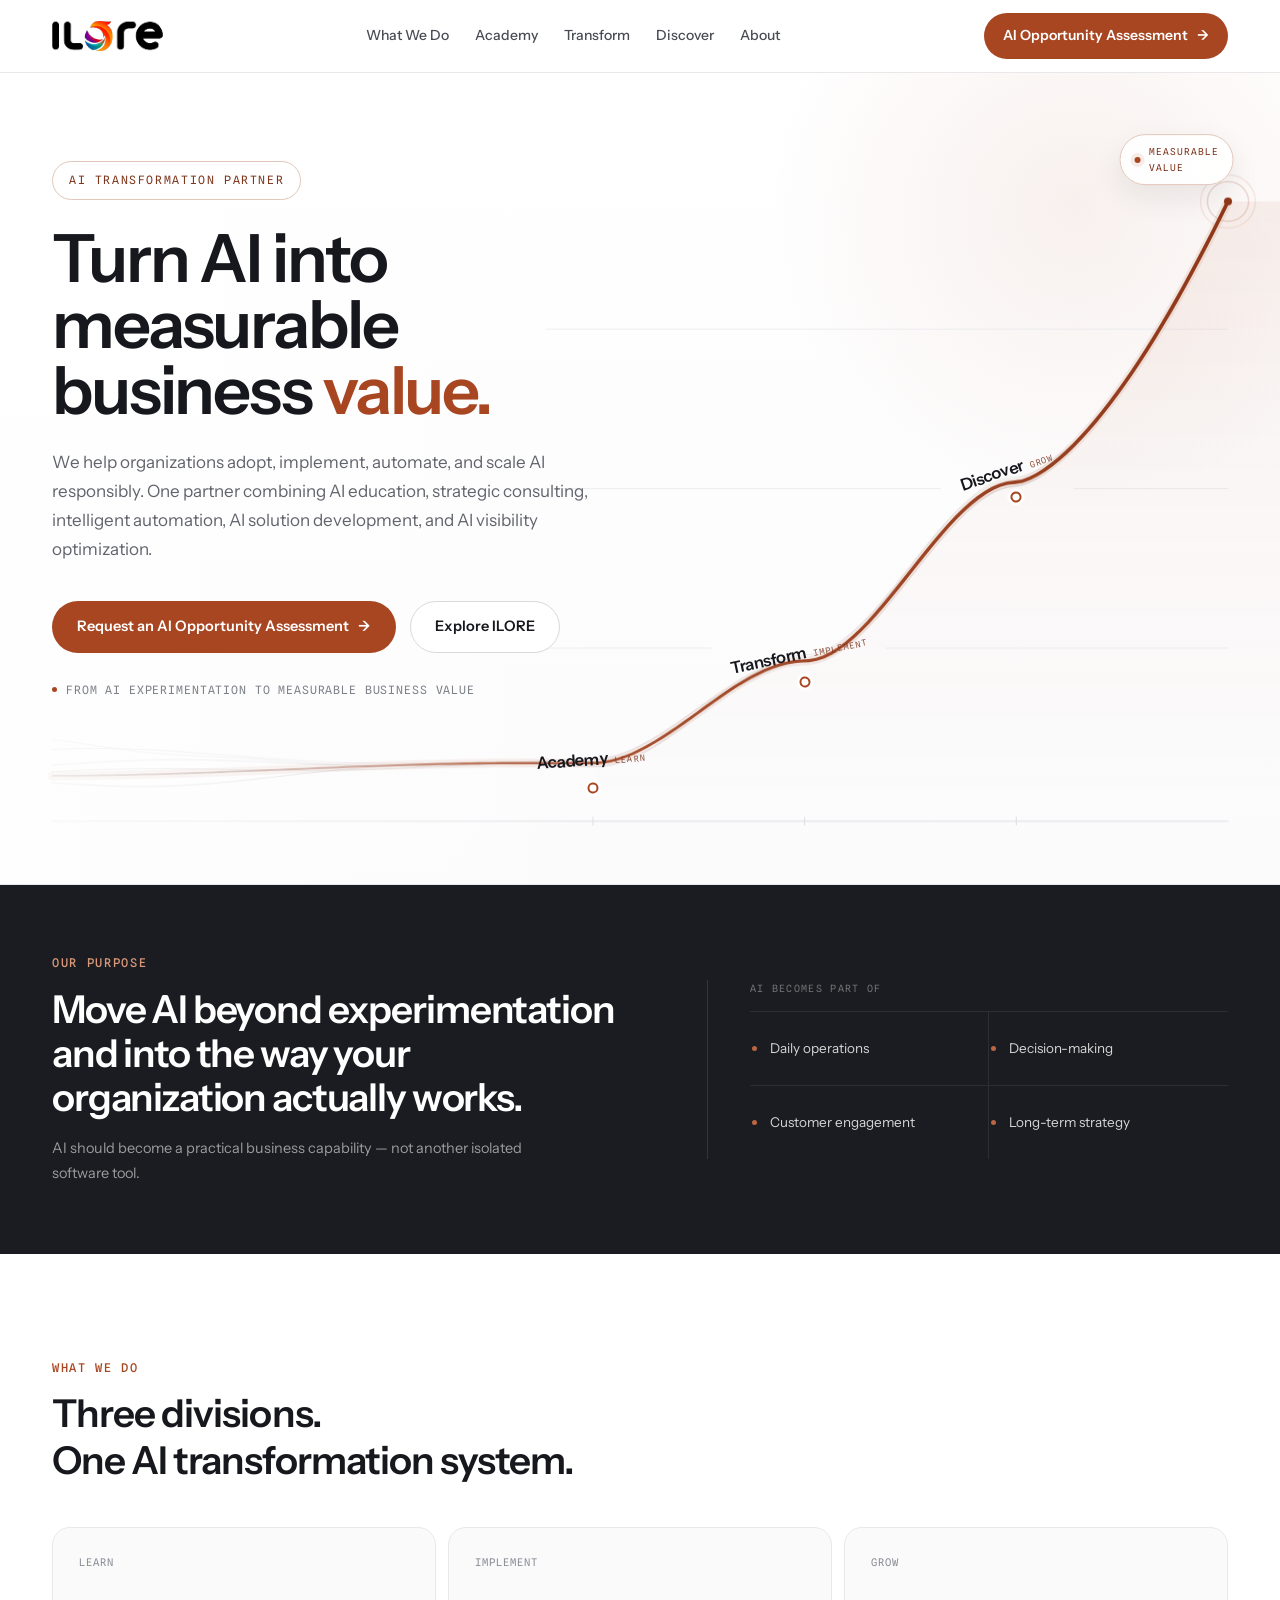
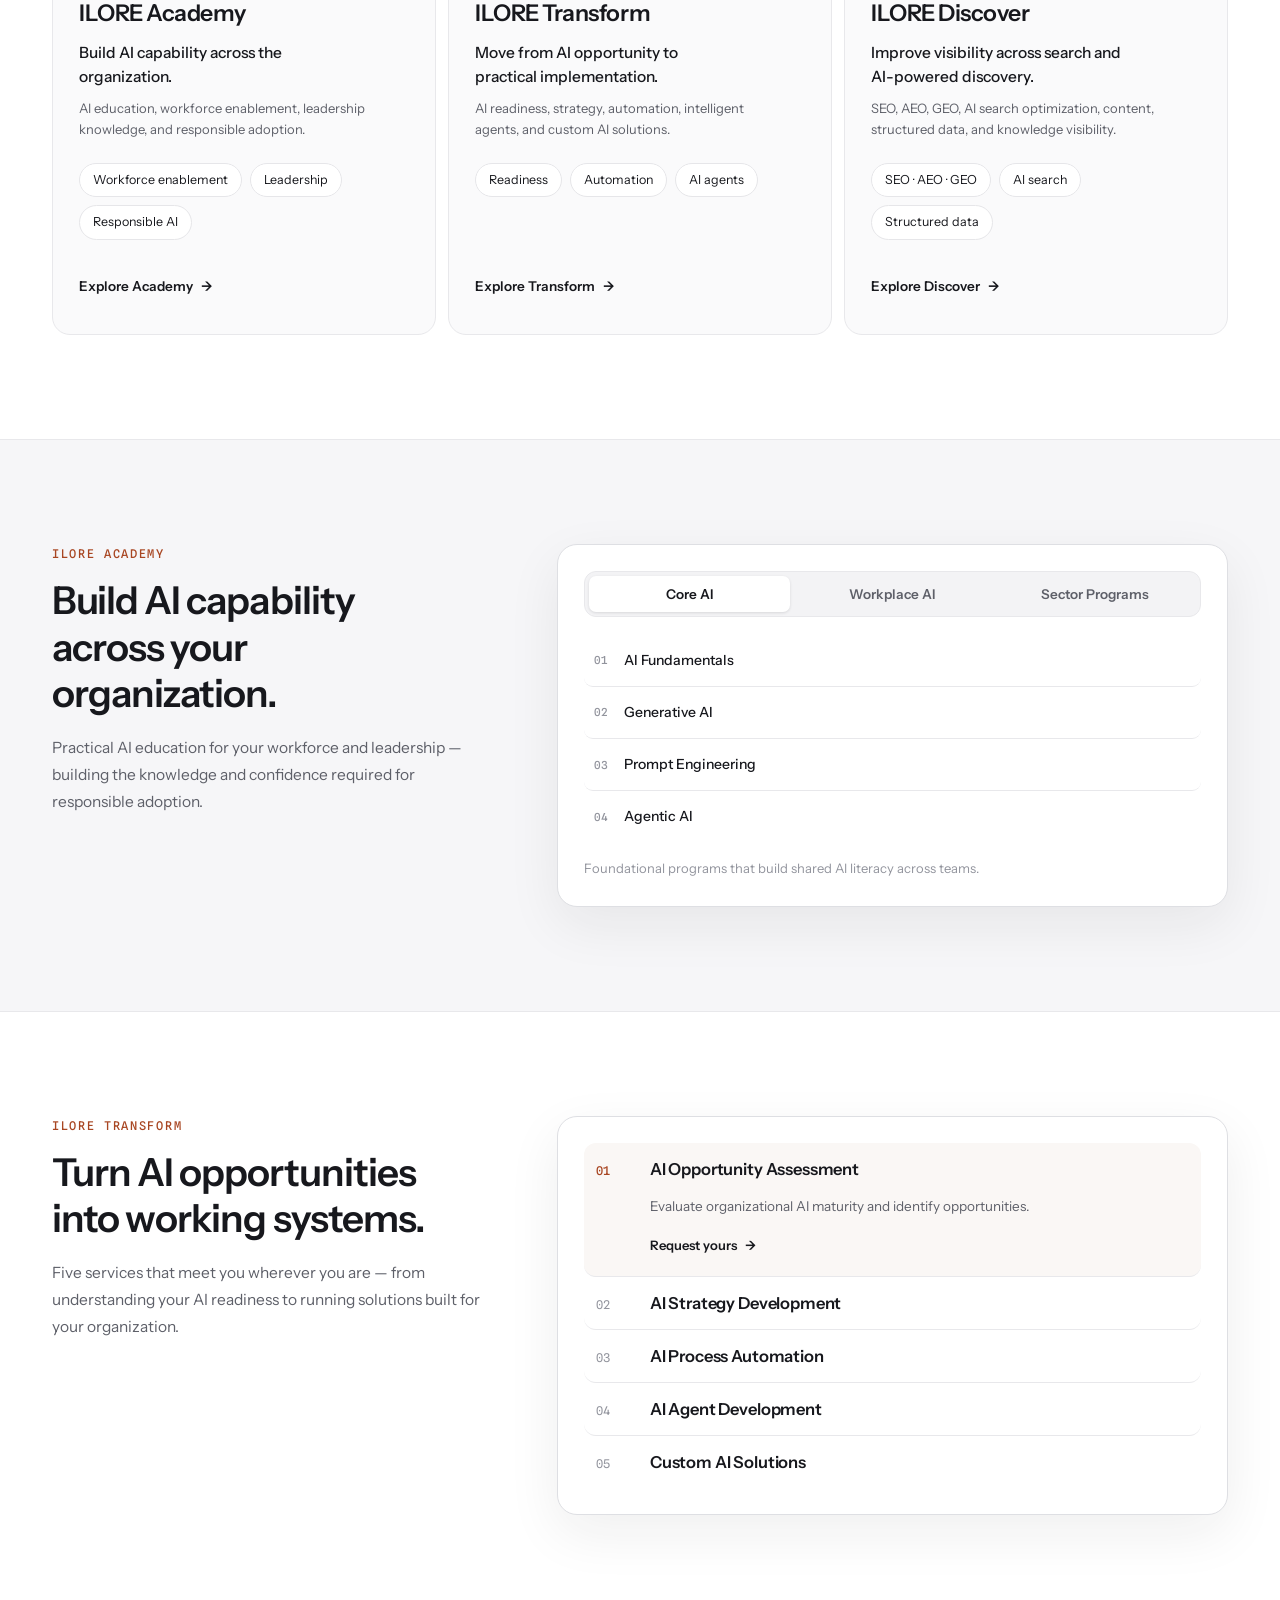
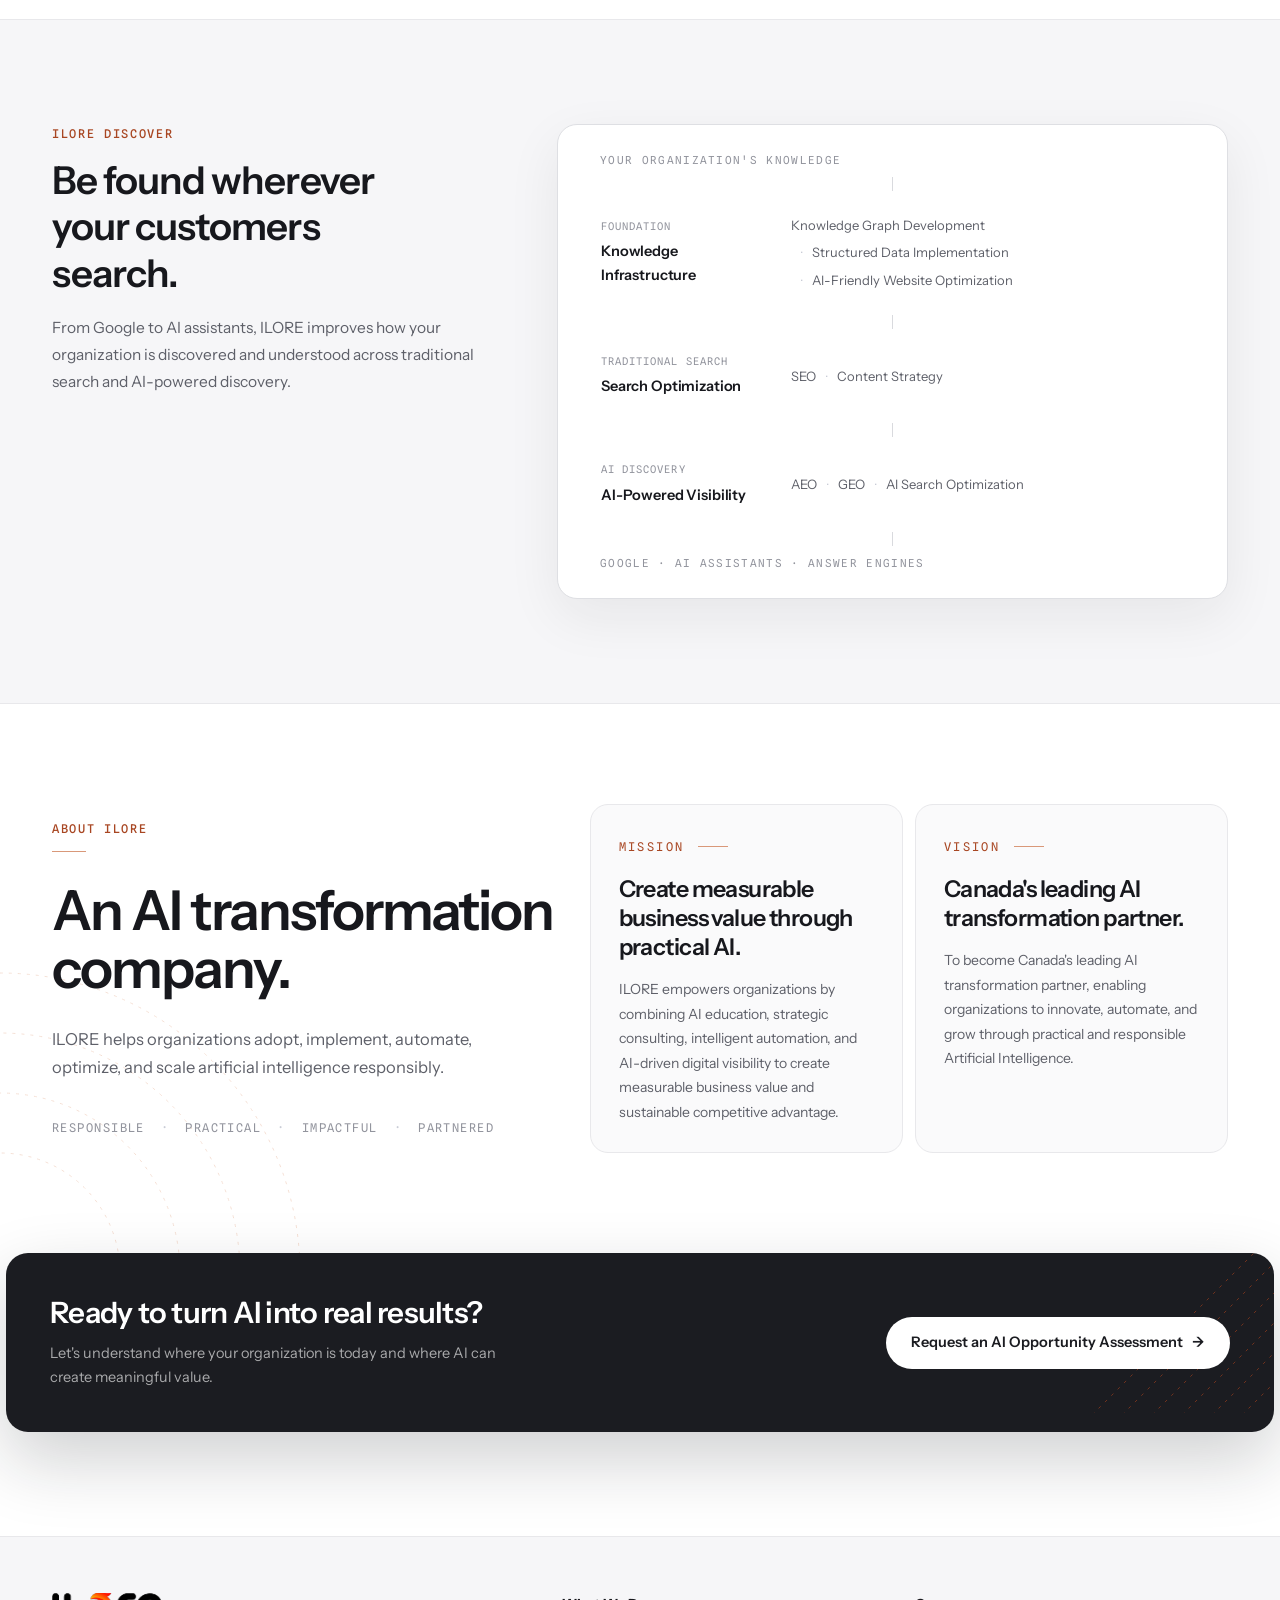
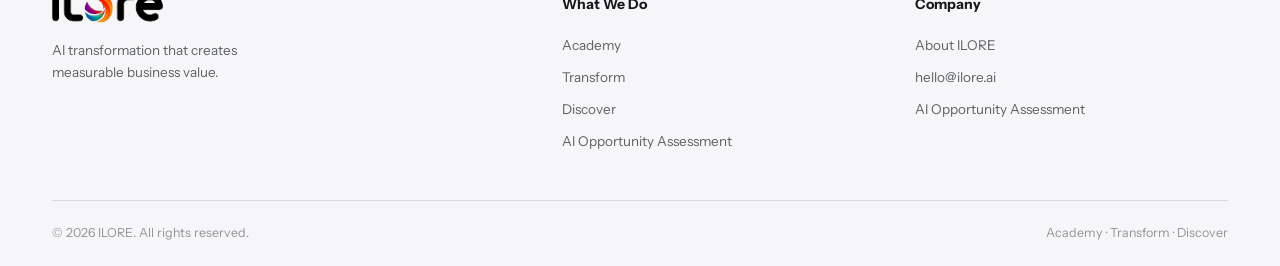
==== commit 5ff6c850: "Replace the hero visual with the value curve The hero is now one full-bleed composition instead of t" ====
--- a/index.html
+++ b/index.html
@@ -60,7 +60,43 @@
 
   <!-- Hero -->
   <section class="hero" aria-labelledby="hero-title">
-    <div class="container hero__grid">
+    <!-- The value curve. The three divisions sit ON the curve at their
+         inflection points; the stage is full-bleed behind the copy on desktop
+         and becomes its own block below the copy once the layout stacks.
+         Deliberately outside the .reveal system — the curve has its own
+         entrance and draws itself once per pageview. -->
+    <div class="hero__stage" id="heroStage">
+      <canvas class="hero__canvas" id="heroCurveCanvas" aria-hidden="true"></canvas>
+      <div class="hero__scrim" aria-hidden="true"></div>
+
+      <a class="ms" href="#academy" id="heroMs0">
+        <span class="ms__dot" aria-hidden="true"></span>
+        <span class="ms__label">
+          <strong class="ms__name">Academy</strong>
+          <span class="ms__phase">Learn</span>
+        </span>
+      </a>
+      <a class="ms" href="#transform" id="heroMs1">
+        <span class="ms__dot" aria-hidden="true"></span>
+        <span class="ms__label">
+          <strong class="ms__name">Transform</strong>
+          <span class="ms__phase">Implement</span>
+        </span>
+      </a>
+      <a class="ms" href="#discover" id="heroMs2">
+        <span class="ms__dot" aria-hidden="true"></span>
+        <span class="ms__label">
+          <strong class="ms__name">Discover</strong>
+          <span class="ms__phase">Grow</span>
+        </span>
+      </a>
+
+      <span class="terminal" id="heroTerminal" aria-hidden="true">
+        <span class="terminal__dot"></span>Measurable value
+      </span>
+    </div>
+
+    <div class="container hero__inner">
       <div class="hero__copy">
         <p class="badge">AI transformation partner</p>
         <h1 class="hero__title" id="hero-title">Turn AI into measurable business <span class="accent">value.</span></h1>
@@ -70,59 +106,6 @@
           <a class="button button--secondary" href="#divisions" data-cta="hero-secondary">Explore ILORE</a>
         </div>
         <p class="hero__path"><span class="hero__path-dot" aria-hidden="true"></span>From AI experimentation to measurable business value</p>
-      </div>
-
-      <!-- The three divisions as one transformation signal: three upright
-           cards on a single connector line, ending at measurable value. -->
-      <div class="hero__visual reveal">
-        <div class="hero__aura" aria-hidden="true"></div>
-
-        <div class="signal">
-          <span class="signal__rail" aria-hidden="true"><span class="signal__pulse"></span></span>
-
-          <ul class="signal__steps" aria-label="The ILORE transformation system">
-            <li class="signal__step">
-              <a class="signal-card" href="#academy">
-                <span class="signal-card__main">
-                  <span class="signal-card__phase">Learn</span>
-                  <strong class="signal-card__name">Academy</strong>
-                  <span class="signal-card__role">Build AI capability</span>
-                </span>
-                <span class="signal-card__detail">AI literacy &middot; Leadership &middot; Responsible adoption</span>
-              </a>
-            </li>
-            <li class="signal__step">
-              <a class="signal-card" href="#transform">
-                <span class="signal-card__main">
-                  <span class="signal-card__phase">Implement</span>
-                  <strong class="signal-card__name">Transform</strong>
-                  <span class="signal-card__role">Build &amp; automate</span>
-                </span>
-                <span class="signal-card__detail">Strategy &middot; Automation &middot; AI agents &middot; Custom solutions</span>
-              </a>
-            </li>
-            <li class="signal__step">
-              <a class="signal-card" href="#discover">
-                <span class="signal-card__main">
-                  <span class="signal-card__phase">Grow</span>
-                  <strong class="signal-card__name">Discover</strong>
-                  <span class="signal-card__role">Improve visibility</span>
-                </span>
-                <span class="signal-card__detail">SEO &middot; AEO &middot; GEO &middot; Structured data</span>
-              </a>
-            </li>
-          </ul>
-
-          <p class="hero__chip"><span class="hero__chip-dot" aria-hidden="true"></span>Measurable business value</p>
-        </div>
-
-        <p class="signal__caption">
-          <span class="signal__caption-title">One transformation system</span>
-          <span class="signal__caption-rule" aria-hidden="true"></span>
-          <span class="signal__pillar">People</span>
-          <span class="signal__pillar">Systems</span>
-          <span class="signal__pillar">Visibility</span>
-        </p>
       </div>
     </div>
   </section>
@@ -206,7 +189,6 @@
         <p class="eyebrow">ILORE Academy</p>
         <h2 class="split__title" id="academy-title">Build AI capability across your organization.</h2>
         <p class="split__lede">Practical AI education for your workforce and leadership — building the knowledge and confidence required for responsible adoption.</p>
-        <a class="link-more split__cta" href="assessment.html?intent=academy" data-cta="academy-cta">Discuss an education program <span class="link-more__arrow" aria-hidden="true">&rarr;</span></a>
       </div>
 
       <div class="panel panel--tabs reveal">
@@ -255,7 +237,6 @@
         <p class="eyebrow">ILORE Transform</p>
         <h2 class="split__title" id="transform-title">Turn AI opportunities into working systems.</h2>
         <p class="split__lede">Five services that meet you wherever you are — from understanding your AI readiness to running solutions built for your organization.</p>
-        <a class="link-more split__cta" href="assessment.html?intent=transform" data-cta="transform-cta">Discuss AI opportunities <span class="link-more__arrow" aria-hidden="true">&rarr;</span></a>
       </div>
 
       <div class="panel panel--flow reveal">
@@ -332,7 +313,6 @@
         <p class="eyebrow">ILORE Discover</p>
         <h2 class="split__title" id="discover-title">Be found wherever your customers search.</h2>
         <p class="split__lede">From Google to AI assistants, ILORE improves how your organization is discovered and understood across traditional search and AI-powered discovery.</p>
-        <a class="link-more split__cta" href="assessment.html?intent=discover" data-cta="discover-cta">Improve your visibility <span class="link-more__arrow" aria-hidden="true">&rarr;</span></a>
       </div>
 
       <div class="panel discover-stack reveal">
--- a/assets/css/base.css
+++ b/assets/css/base.css
@@ -96,6 +96,12 @@
      share the same easing, so nothing feels imported from another system. */
   --transition-fast: 0.18s var(--hover-ease);
   --transition-base: var(--transition-hover);
+
+  /* Entrances. An element arriving for the first time wants a stronger
+     ease-out than the shared hover curve, and the hero's markers land with a
+     slight overshoot so the curve reads as something that was travelled. */
+  --ease-enter: cubic-bezier(0.23, 1, 0.32, 1);
+  --ease-spring: cubic-bezier(0.34, 1.45, 0.64, 1);
 }
 
 /* Container padding tightens before the layout reaches phone widths. */
--- a/assets/css/home.css
+++ b/assets/css/home.css
@@ -6,21 +6,49 @@
 
 /* --------------------------------------------------------------------------
    Hero
+   One composition rather than two columns: the value curve runs full-bleed
+   behind a single copy block, so .hero is the positioning context for the
+   stage that follows further down this file.
    -------------------------------------------------------------------------- */
 .hero {
+  position: relative;
   overflow: hidden;
+  /* A floor, not a fixed height. The curve's first milestone tracks the
+     stage height, while the tagline above it tracks the copy; without this
+     the two close on each other in the 1120-1260 band, where the copy is
+     still full height but the plot has narrowed. Ignored once the layout
+     stacks, where the copy and the stage no longer share space. */
+  min-height: 812px;
   border-bottom: 1px solid var(--color-border);
   background:
     radial-gradient(circle at 84% 16%, rgba(168, 70, 34, 0.08), transparent 24%),
     linear-gradient(180deg, #ffffff 0%, #fbfbfc 100%);
 }
 
-.hero__grid {
-  display: grid;
-  grid-template-columns: minmax(0, 0.93fr) minmax(520px, 1.07fr);
-  gap: 72px;
-  align-items: center;
-  padding-block: 88px 94px;
+/* The copy rides above the stage. The generous bottom padding is not
+   decoration: it is the room the curve's quiet floor and its first milestone
+   need in order to clear the last line of copy. */
+.hero__inner {
+  position: relative;
+  z-index: 2;
+  padding-block: 88px 148px;
+}
+
+/* The copy is capped well short of the container so the climb has the right
+   half to itself. Its own box is transparent to the pointer, which keeps the
+   milestones behind it reachable; each block of text takes the pointer back
+   so selection and links still work. */
+.hero__copy {
+  max-width: 620px;
+  pointer-events: none;
+}
+
+.hero__copy a,
+.hero__copy .badge,
+.hero__copy .hero__title,
+.hero__copy .hero__lede,
+.hero__copy .hero__path {
+  pointer-events: auto;
 }
 
 .hero__title {
@@ -67,271 +95,210 @@
 }
 
 /* --------------------------------------------------------------------------
-   Hero visual — the transformation signal.
-   Three upright division cards hang off one connector line and the line ends
-   at the measurable-value chip, so the diagram reads as a single path.
-   `min-width: 0` keeps the grid column from being widened by its contents.
-   -------------------------------------------------------------------------- */
-.hero__visual {
-  position: relative;
-  display: flex;
-  flex-direction: column;
-  justify-content: center;
-  min-width: 0;
-  /* Heights include the block padding below (border-box). */
-  min-height: 560px;
-  padding: 34px 26px 24px;
-}
-
-.hero__aura {
+   Hero visual — the value curve.
+   Grey stray lines wander in low on the left and braid into one accent
+   ribbon that climbs through the three divisions to a summit. The curve
+   itself is canvas; the milestones and the terminal chip are DOM, so they
+   stay real links and real text. Script positions them onto the curve and
+   rotates each label to the curve's local slope.
+   -------------------------------------------------------------------------- */
+
+/* The stage: full-bleed behind the copy on desktop; its own block
+   below the copy once the layout stacks. */
+.hero__stage {
   position: absolute;
-  inset: 10% 2% 8% 10%;
+  inset: 0;
+  z-index: 1;
+}
+
+.hero__canvas {
+  position: absolute;
+  inset: 0;
+  width: 100%;
+  height: 100%;
   pointer-events: none;
-  filter: blur(4px);
-  background:
-    radial-gradient(circle at 62% 45%, rgba(168, 70, 34, 0.13), transparent 35%),
-    radial-gradient(circle at 48% 58%, rgba(28, 29, 35, 0.08), transparent 48%);
-}
-
-/* The signal group.
-   Geometry is driven by two custom properties so the pulse keyframes stay
-   correct at every breakpoint:
-   --rail-x  x of the connector line, which is also the chip dot's centre
-             (1px chip border + 14px chip padding + half of the 7px dot).
-   --node-y  y of a card's node, measured from that card's top edge.
-   The chip carries an extra margin-top of (--node-y - half the chip height),
-   which makes the Discover-node -> chip-dot distance equal to the node pitch.
-   That is what lets the pulse stop on exact thirds whatever the cards weigh. */
-.signal {
-  --rail-x: 18.5px;
-  --node-y: 34px;
-  --signal-gap: 18px;
-  position: relative;
-  display: flex;
-  flex-direction: column;
-  gap: var(--signal-gap);
-  transition: transform var(--transition-fast);
-}
-
-/* Same 1px rule as the Discover panel's connector. */
-.signal__rail {
+}
+
+/* Quiet the lines where they pass beneath the copy. */
+.hero__scrim {
   position: absolute;
-  top: var(--node-y);
-  bottom: 18px;
-  left: var(--rail-x);
+  inset: 0;
+  z-index: 1;
+  pointer-events: none;
+  background: linear-gradient(90deg,
+    rgba(255, 255, 255, 0.72) 0%,
+    rgba(255, 255, 255, 0.34) 30%,
+    rgba(255, 255, 255, 0) 48%);
+}
+
+/* --------------------------------------------------------------------------
+   Milestones — divisions ON the curve, labels riding the line
+   -------------------------------------------------------------------------- */
+.ms {
+  position: absolute;
+  z-index: 3;
   width: 0;
-  border-left: 1px solid var(--color-border-strong);
-}
-
-/* The travelling element spans the rail and carries the dot at its top edge,
-   so translateY percentages resolve against the rail's length and the whole
-   animation stays on transform + opacity (no per-frame layout). */
-.signal__pulse {
+  height: 0;
+  /* Rotation to the curve's local slope is set inline by script,
+     so the label lies along the line like a street name on a map. */
+}
+
+.ms__dot {
   position: absolute;
+  left: 0;
   top: 0;
-  left: 0;
-  width: 0;
-  height: 100%;
-  animation: signal-travel 6s var(--hover-ease) infinite;
-}
-
-.signal__pulse::before {
-  content: "";
-  position: absolute;
-  top: 0;
-  left: 0;
-  width: 7px;
-  height: 7px;
-  border-radius: 50%;
-  background: var(--color-accent);
   transform: translate(-50%, -50%);
-}
-
-/* Academy -> Transform -> Discover -> chip, dwelling at each node. */
-@keyframes signal-travel {
-  0% { transform: translateY(0); opacity: 0; }
-  4% { transform: translateY(0); opacity: 1; }
-  20% { transform: translateY(0); opacity: 1; }
-  33.33% { transform: translateY(33.33%); opacity: 1; }
-  49% { transform: translateY(33.33%); opacity: 1; }
-  66.67% { transform: translateY(66.67%); opacity: 1; }
-  82% { transform: translateY(66.67%); opacity: 1; }
-  96% { transform: translateY(100%); opacity: 1; }
-  100% { transform: translateY(100%); opacity: 0; }
-}
-
-.signal__steps {
-  display: flex;
-  flex-direction: column;
-  gap: var(--signal-gap);
-}
-
-.signal__step {
-  position: relative;
-  /* Clears the rail lane so the line stays visible beside the cards. */
-  padding-left: 40px;
-}
-
-/* The card's node, sitting on the rail. */
-.signal__step::before {
-  content: "";
-  position: absolute;
-  top: var(--node-y);
-  left: var(--rail-x);
-  width: 7px;
-  height: 7px;
-  border: 1px solid var(--color-border-strong);
+  width: 11px;
+  height: 11px;
   border-radius: 50%;
   background: var(--color-surface);
-  transform: translate(-50%, -50%);
-}
-
-/* An interactive row, not a card that lifts: tints and never moves.
-   One column: the phase word carries the card, and the rail beside the cards
-   carries their order, so no numbering is needed. */
-.signal-card {
-  display: grid;
-  grid-template-columns: minmax(0, 1fr);
-  row-gap: 9px;
-  min-height: 112px;
-  padding: 20px 22px;
-  border: 1px solid var(--color-border);
-  border-radius: var(--radius-card);
-  background: var(--color-surface);
-  box-shadow: var(--shadow-panel);
-  text-decoration: none;
-  transition: background var(--transition-hover), border-color var(--transition-hover);
-}
-
-.signal-card__main {
-  display: flex;
+  border: 2px solid var(--color-accent);
+  box-shadow: 0 0 0 3px rgba(255, 255, 255, 0.9);
+  transition: box-shadow var(--transition-fast);
+}
+
+/* The label floats just above its point, aligned with the line. */
+.ms__label {
+  position: absolute;
+  left: 0;
+  bottom: 11px;
+  transform: translateX(-50%);
+  display: inline-flex;
   align-items: baseline;
-  flex-wrap: wrap;
-  gap: 10px;
-}
-
-/* The phase label now leads the card. Reserving the width of the longest of
-   the three words keeps the division names on one left edge across the cards,
-   which is the alignment the removed index column used to provide. */
-.signal-card__phase {
-  min-width: 62px;
+  gap: 7px;
+  padding: 4px 6px; /* invisible hit-area padding */
+  white-space: nowrap;
+  opacity: 0;
+  translate: 0 8px;
+  transition:
+    opacity 0.34s var(--ease-enter),
+    translate 0.42s var(--ease-spring),
+    color var(--transition-fast);
+}
+
+.ms.is-in .ms__label {
+  opacity: 1;
+  translate: 0 0;
+}
+
+.ms__name {
+  font-size: 16.5px;
+  font-weight: 600;
+  letter-spacing: -0.02em;
+  color: var(--color-text-primary);
+  transition: color var(--transition-fast);
+}
+
+.ms__phase {
   font-family: var(--font-mono);
-  font-size: 9px;
-  letter-spacing: 0.14em;
+  font-size: 8.5px;
+  letter-spacing: 0.13em;
   text-transform: uppercase;
-  color: var(--color-accent);
-}
-
-.signal-card__name {
-  font-size: 25px;
-  font-weight: 600;
-  letter-spacing: -0.03em;
-  color: var(--color-text-primary);
-}
-
-.signal-card__role {
-  font-size: 12px;
-  color: var(--color-text-muted);
-}
-
-.signal-card__detail {
-  align-self: end;
-  overflow: hidden;
-  font-size: 12px;
-  white-space: nowrap;
-  text-overflow: ellipsis;
-  color: var(--color-text-muted);
-  transition: color var(--transition-fast);
+  color: var(--color-accent-ink);
+  opacity: 0.85;
 }
 
 @media (hover: hover) and (pointer: fine) {
-  .signal-card:hover {
-    background: var(--color-hover-soft);
-    border-color: var(--color-hover-border);
-  }
-
-  .signal-card:hover .signal-card__detail {
-    color: var(--color-text-secondary);
-  }
-
-  /* Hold the signal still while someone is reading a card. */
-  .signal:hover .signal__pulse,
-  .signal:hover .hero__chip-dot {
-    animation-play-state: paused;
-  }
-}
-
-/* End of the line. The extra margin is the thirds offset described above. */
-.hero__chip {
-  align-self: flex-start;
+  .ms:hover .ms__name {
+    color: var(--color-accent);
+  }
+
+  .ms:hover .ms__dot {
+    box-shadow: 0 0 0 3px rgba(255, 255, 255, 0.9),
+      0 0 0 8px rgba(168, 70, 34, 0.1);
+  }
+}
+
+/* --------------------------------------------------------------------------
+   Terminal chip — the summit. (Border matches the .badge border.)
+   -------------------------------------------------------------------------- */
+.terminal {
+  position: absolute;
+  z-index: 3;
   display: inline-flex;
   align-items: center;
-  gap: 9px;
-  min-height: 36px;
-  max-width: 100%;
-  margin-top: calc(var(--node-y) - 18px);
-  padding: 10px 14px;
-  border: 1px solid #dcdde1;
+  gap: 8px;
+  transform: translate(-100%, -140%);
+  padding: 9px 14px;
+  border: 1px solid #e2c7ba;
   border-radius: var(--radius-pill);
-  background: rgba(255, 255, 255, 0.92);
-  box-shadow: 0 12px 30px rgba(22, 23, 28, 0.07);
+  background: rgba(255, 255, 255, 0.95);
+  box-shadow: 0 12px 30px rgba(22, 23, 28, 0.08);
   font-family: var(--font-mono);
   font-size: 9.5px;
   letter-spacing: 0.11em;
   text-transform: uppercase;
-  color: #3e4047;
-}
-
-.hero__chip-dot {
-  width: 7px;
-  height: 7px;
+  color: var(--color-accent-ink);
+  opacity: 0;
+  translate: 0 8px;
+  scale: 0.94;
+  transition:
+    opacity 0.34s var(--ease-enter),
+    translate 0.46s var(--ease-spring),
+    scale 0.46s var(--ease-spring);
+}
+
+.terminal.is-in {
+  opacity: 1;
+  translate: 0 0;
+  scale: 1;
+}
+
+.terminal__dot {
+  width: 6px;
+  height: 6px;
   flex: none;
   border-radius: 50%;
   background: var(--color-accent);
-  box-shadow: 0 0 0 5px rgba(168, 70, 34, 0.08);
-  /* Same 6s clock as the pulse, so the ring opens as the pulse lands. */
-  animation: signal-arrive 6s var(--hover-ease) infinite;
-}
-
-@keyframes signal-arrive {
-  0%, 88% { box-shadow: 0 0 0 5px rgba(168, 70, 34, 0.08); }
-  96% { box-shadow: 0 0 0 11px rgba(168, 70, 34, 0.08); }
-  100% { box-shadow: 0 0 0 5px rgba(168, 70, 34, 0.08); }
-}
-
-/* The diagram is static when motion is not wanted. */
+  box-shadow: 0 0 0 4px rgba(168, 70, 34, 0.1);
+}
+
+/* --------------------------------------------------------------------------
+   Stacked layout — mirrors the site's 1120 hero breakpoint
+   -------------------------------------------------------------------------- */
+@media (max-width: 1120px) {
+  /* Source order puts the stage first so it can sit behind the copy on
+     desktop; once it becomes a block of its own it belongs after the copy,
+     which is what the ordering here buys. */
+  .hero {
+    display: flex;
+    flex-direction: column;
+  }
+
+  .hero__inner {
+    order: 1;
+  }
+
+  .hero__stage {
+    order: 2;
+    position: relative;
+    inset: auto;
+    height: 460px;
+  }
+
+  .hero__scrim {
+    display: none;
+  }
+}
+
+@media (max-width: 820px) {
+  .ms__name {
+    font-size: 14px;
+  }
+
+  .ms__phase {
+    display: none;
+  }
+}
+
+/* Reduced motion: markers simply fade; no travel, no spring. */
 @media (prefers-reduced-motion: reduce) {
-  .signal__pulse {
-    display: none;
-  }
-
-  .hero__chip-dot {
-    animation: none;
-  }
-}
-
-.signal__caption {
-  position: relative;
-  display: flex;
-  align-items: center;
-  flex-wrap: wrap;
-  gap: 13px;
-  margin: 22px 0 0;
-  font-family: var(--font-mono);
-  font-size: 9.5px;
-  letter-spacing: 0.08em;
-  color: #8b8d95;
-}
-
-.signal__caption-title {
-  color: #474950;
-}
-
-.signal__caption-rule {
-  flex: 1;
-  min-width: 24px;
-  height: 1px;
-  background: var(--color-border-strong);
+  .ms__label,
+  .terminal {
+    transition: opacity 0.2s ease;
+    translate: 0 0;
+    scale: 1;
+  }
 }
 
 /* --------------------------------------------------------------------------
@@ -547,10 +514,6 @@
   line-height: 1.75;
 }
 
-.split__cta {
-  margin-top: 28px;
-}
-
 /* Panel: the interactive surface on the right of each division section.
    Content starts straight after the padding — the panel is defined by its
    border, radius and shadow, with no decorative header rule. */
@@ -1065,20 +1028,14 @@
    first, then the card grids, then type and spacing tighten for phones.
    -------------------------------------------------------------------------- */
 @media (max-width: 1120px) {
-  .hero__grid {
-    grid-template-columns: 1fr;
-    gap: 38px;
+  /* The stage is a block of its own below the copy, so the copy no longer
+     needs to reserve room beneath itself for the curve's floor. */
+  .hero__inner {
+    padding-block: 78px 34px;
   }
 
   .hero__title {
     max-width: 12ch;
-  }
-
-  /* Stacked hero: the visual is content-sized, so no dead space below it. */
-  .hero__visual {
-    width: 100%;
-    max-width: 620px;
-    min-height: 0;
   }
 
   .split {
@@ -1092,8 +1049,8 @@
 }
 
 @media (max-width: 980px) {
-  .hero__grid {
-    padding-block: 52px 60px;
+  .hero__inner {
+    padding-block: 52px 28px;
   }
 
   .discover-layer {
@@ -1149,44 +1106,14 @@
     width: 100%;
   }
 
-  .hero__visual {
-    padding-inline: 0;
-  }
-
-  /* --node-y and the chip geometry hold, so the pulse still lands on thirds. */
-  .signal__step {
-    padding-left: 34px;
-  }
-
-  .signal-card {
-    min-height: 102px;
-    padding: 18px;
-  }
-
-  .signal-card__name {
-    font-size: 21px;
-  }
-
-  .signal-card__detail {
-    font-size: 10.5px;
-  }
-
-  .signal__caption {
-    gap: 9px;
-  }
-
-  .signal__pillar {
-    display: none;
-  }
-
   .about__grid {
     padding-block: 72px;
   }
 }
 
 @media (max-width: 560px) {
-  .hero__grid {
-    padding-block: 58px 66px;
+  .hero__inner {
+    padding-block: 58px 28px;
   }
 
   .hero__title {
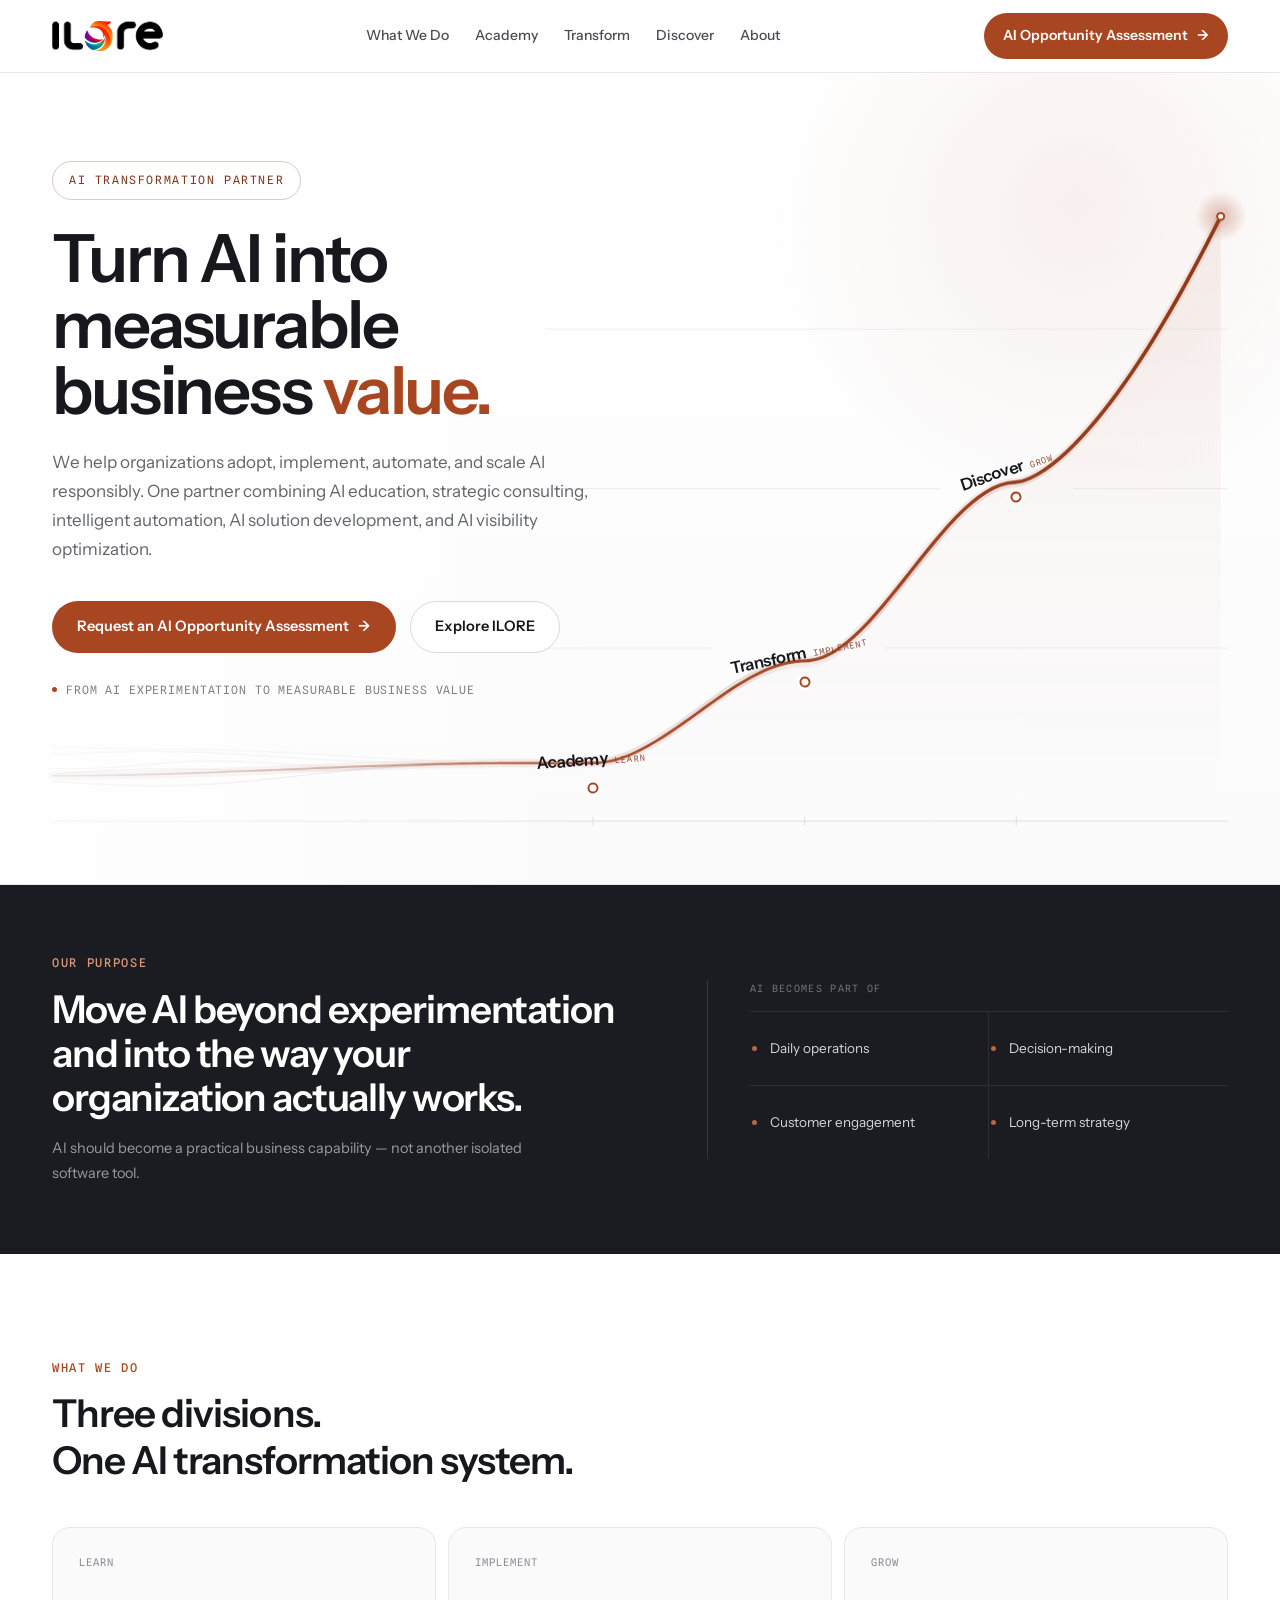
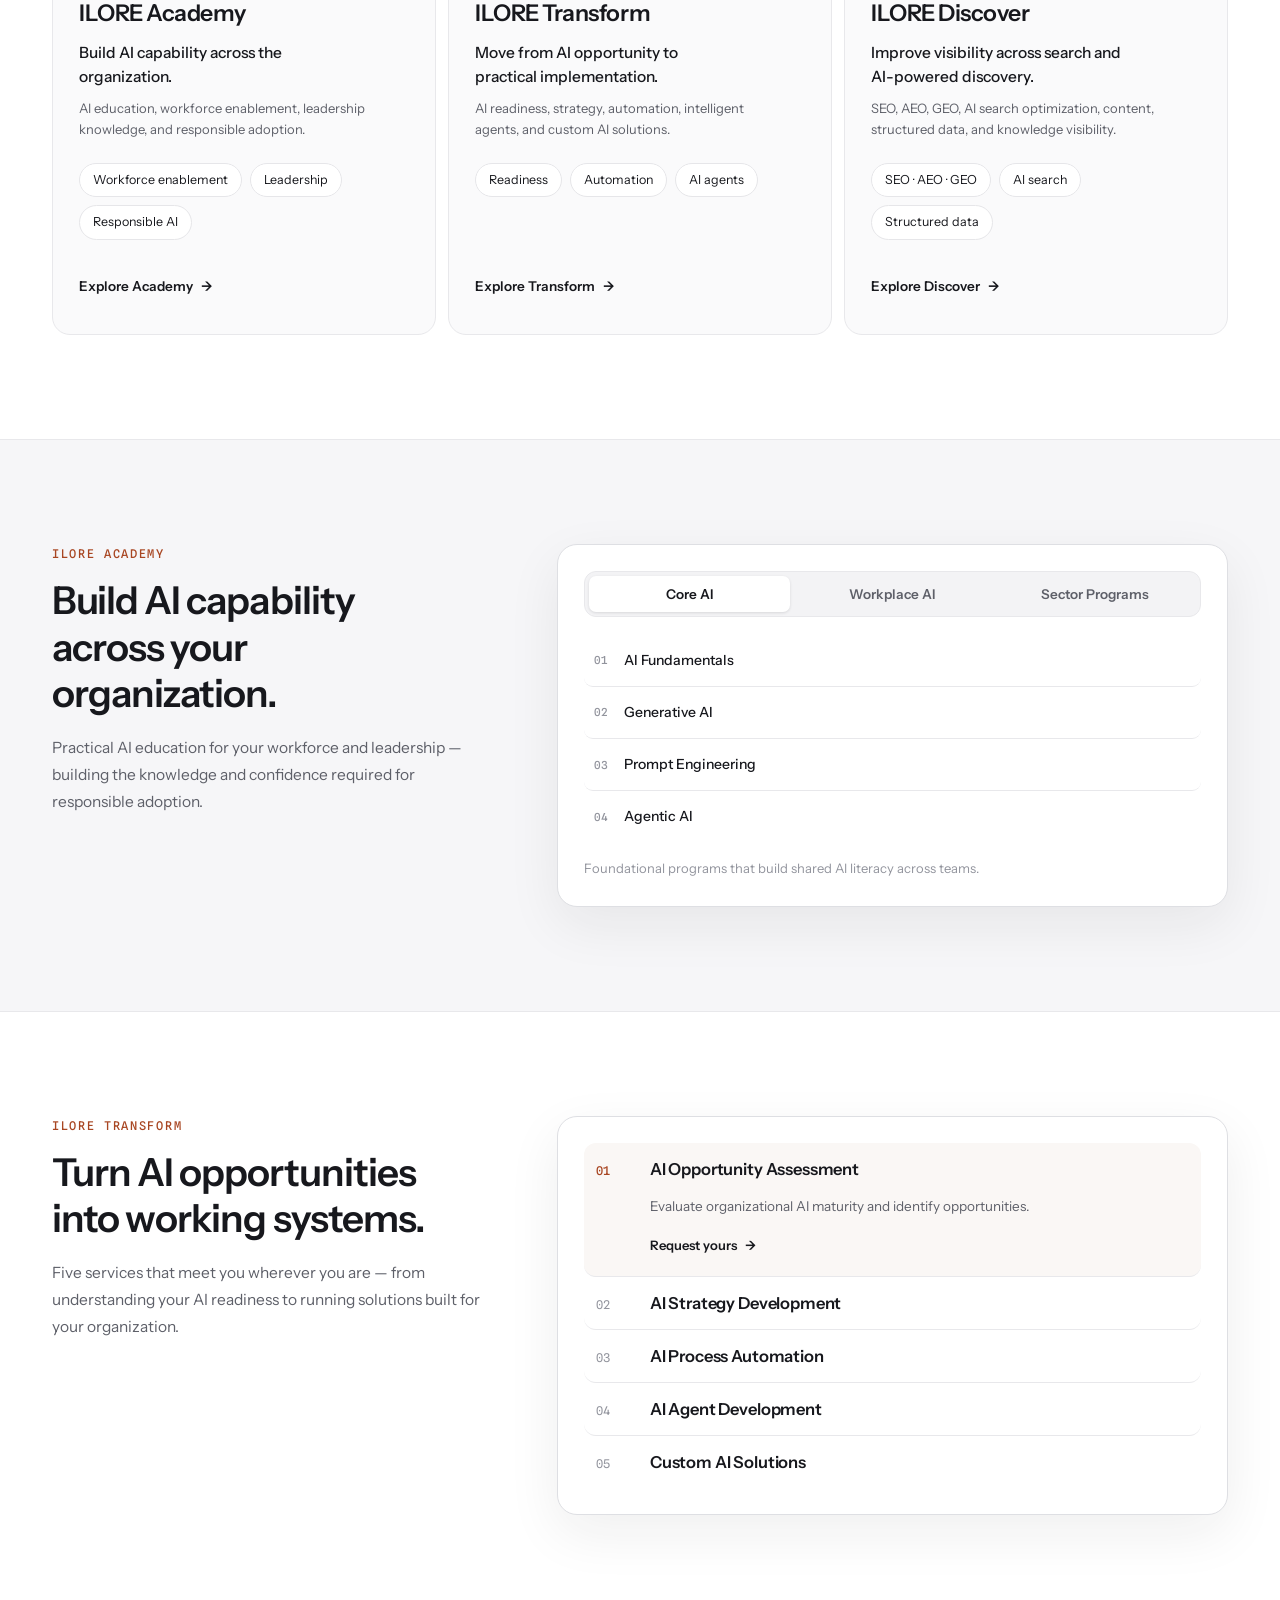
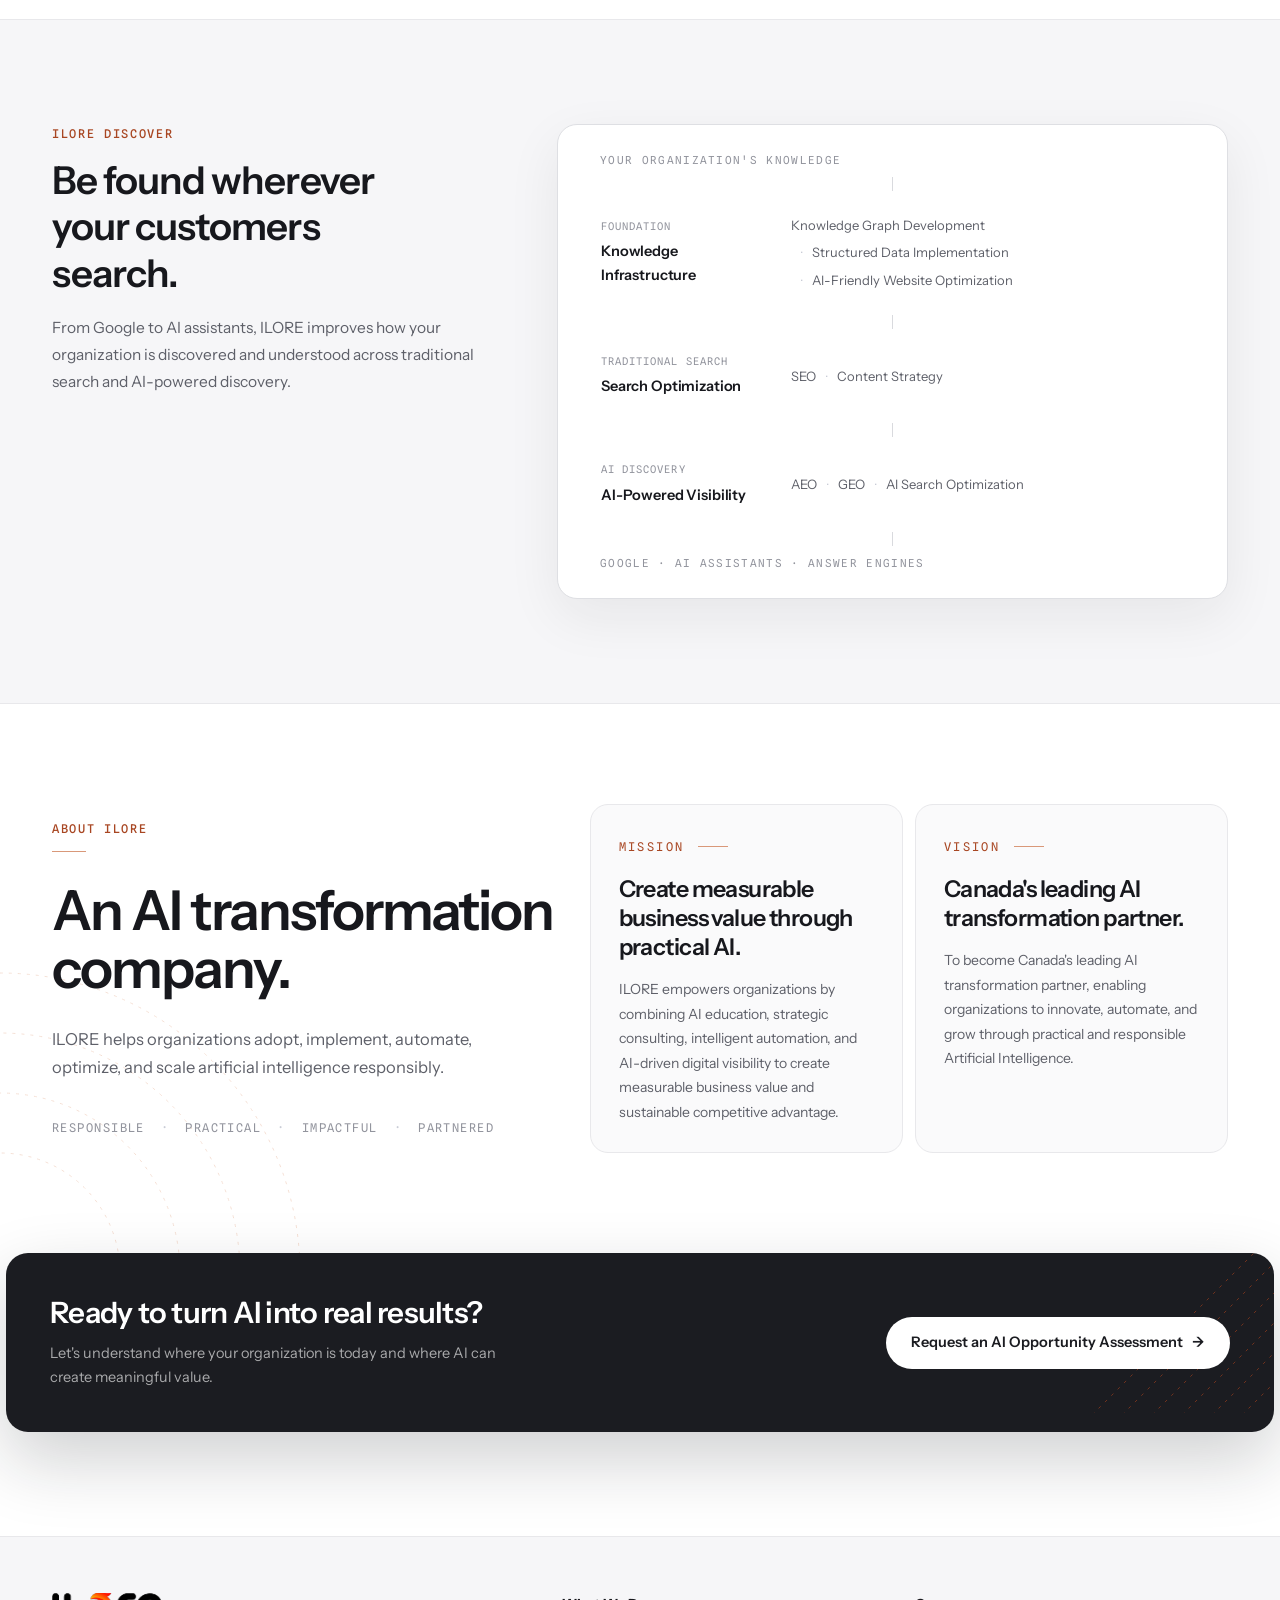
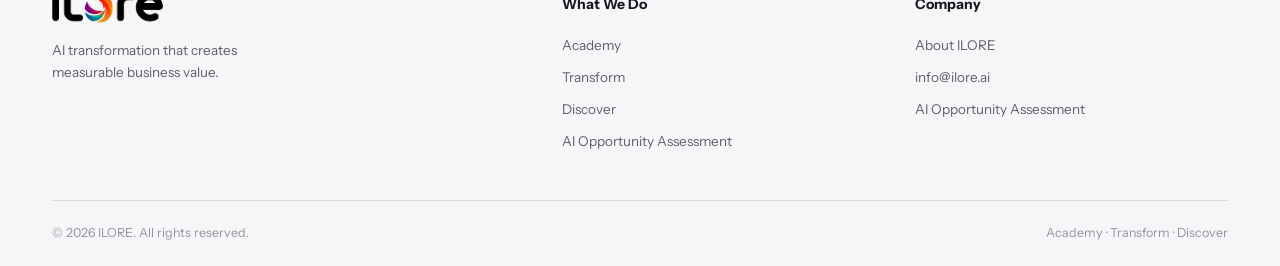
==== commit 2095e7f4: "Update footer email to info@ilore.ai" ====
--- a/index.html
+++ b/index.html
@@ -450,7 +450,7 @@
       <nav class="footer-column" aria-label="Company">
         <p class="footer-column__title">Company</p>
         <a href="#about">About ILORE</a>
-        <a href="mailto:hello@ilore.ai">hello@ilore.ai</a>
+        <a href="mailto:info@ilore.ai">info@ilore.ai</a>
         <a href="assessment.html">AI Opportunity Assessment</a>
       </nav>
     </div>
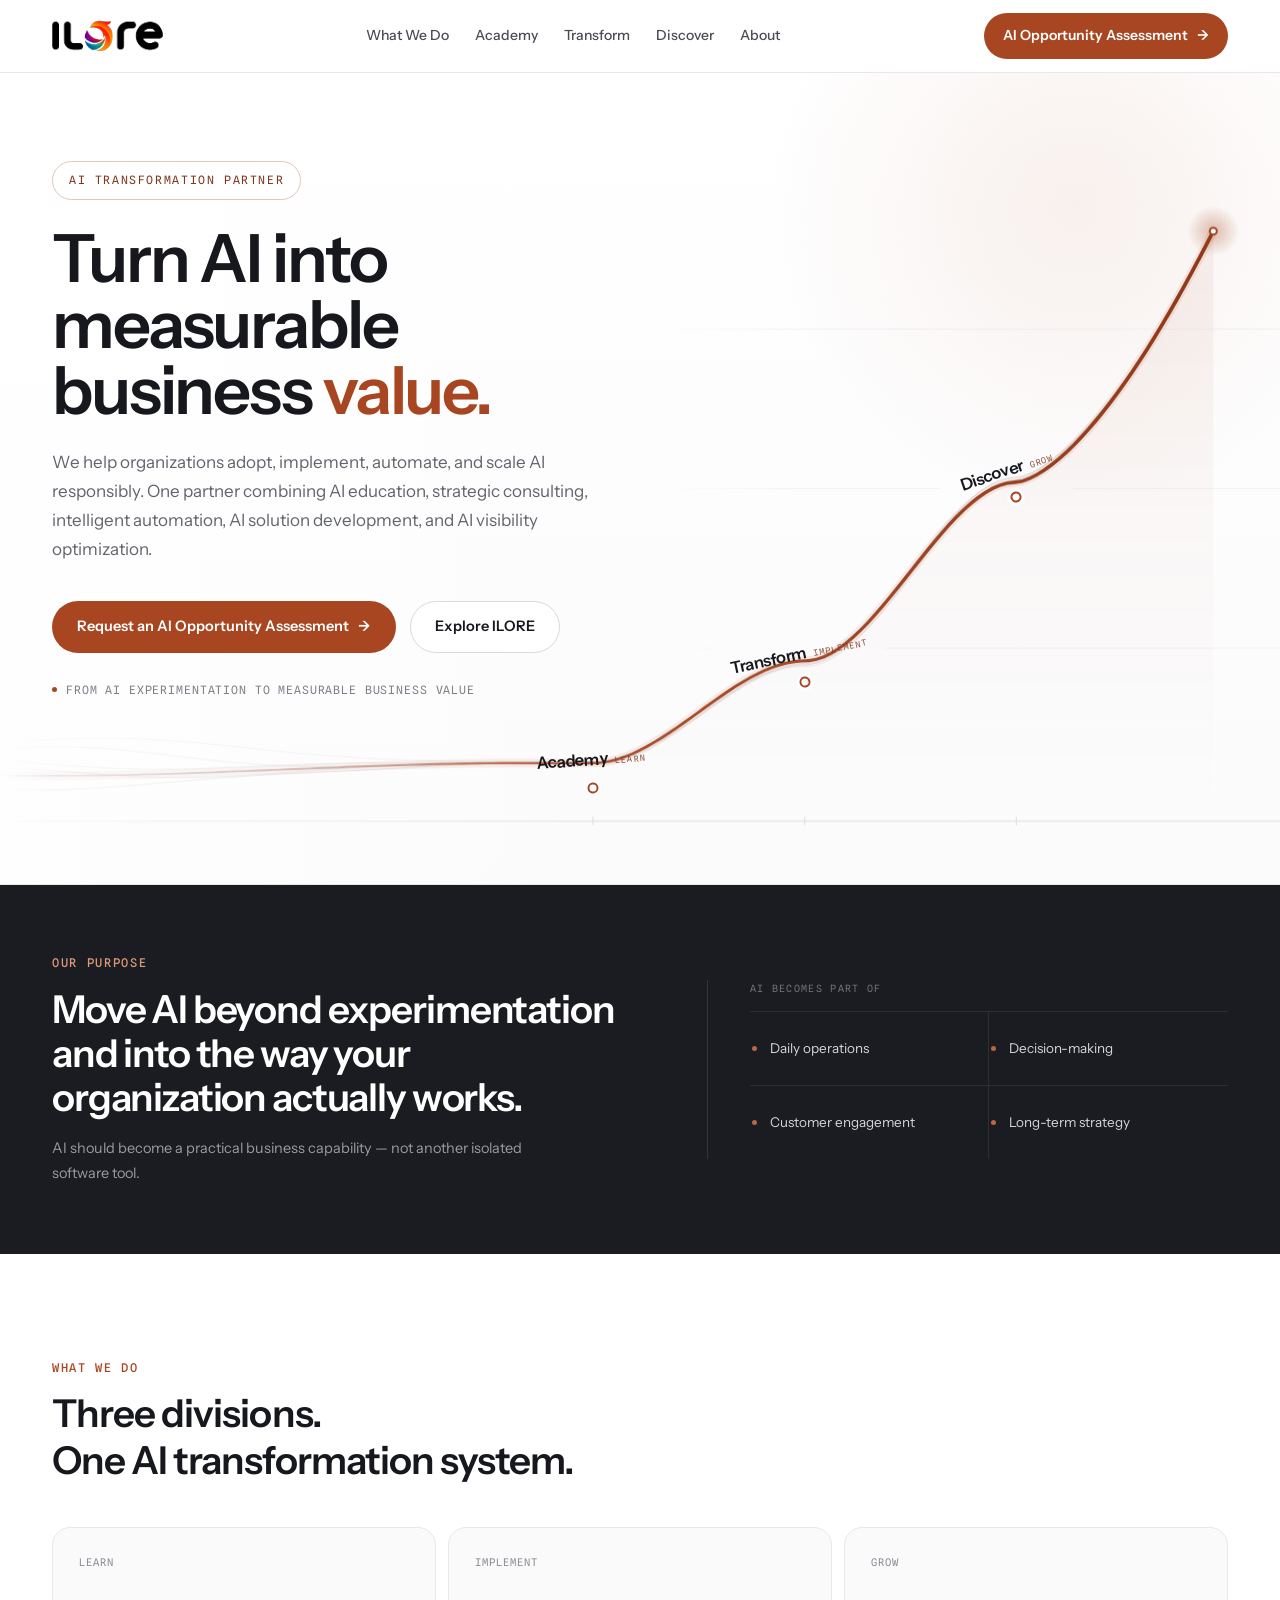
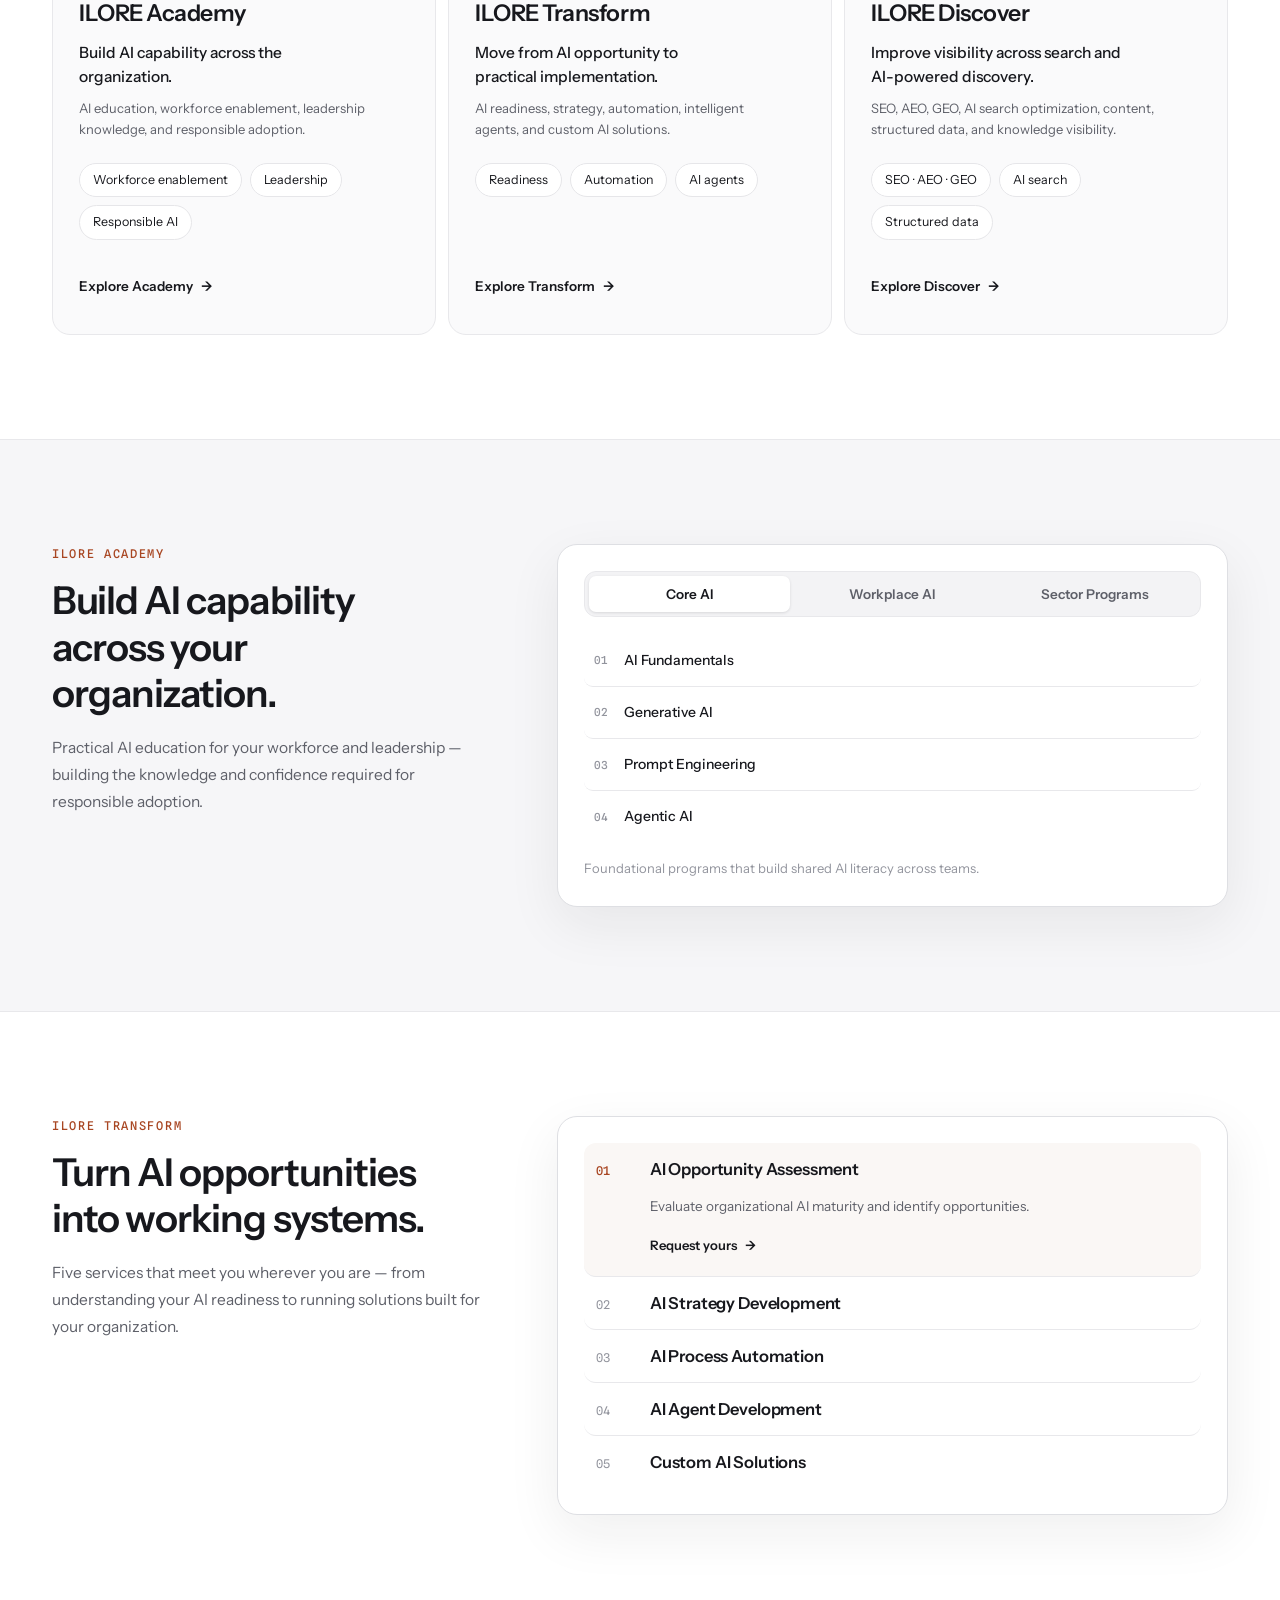
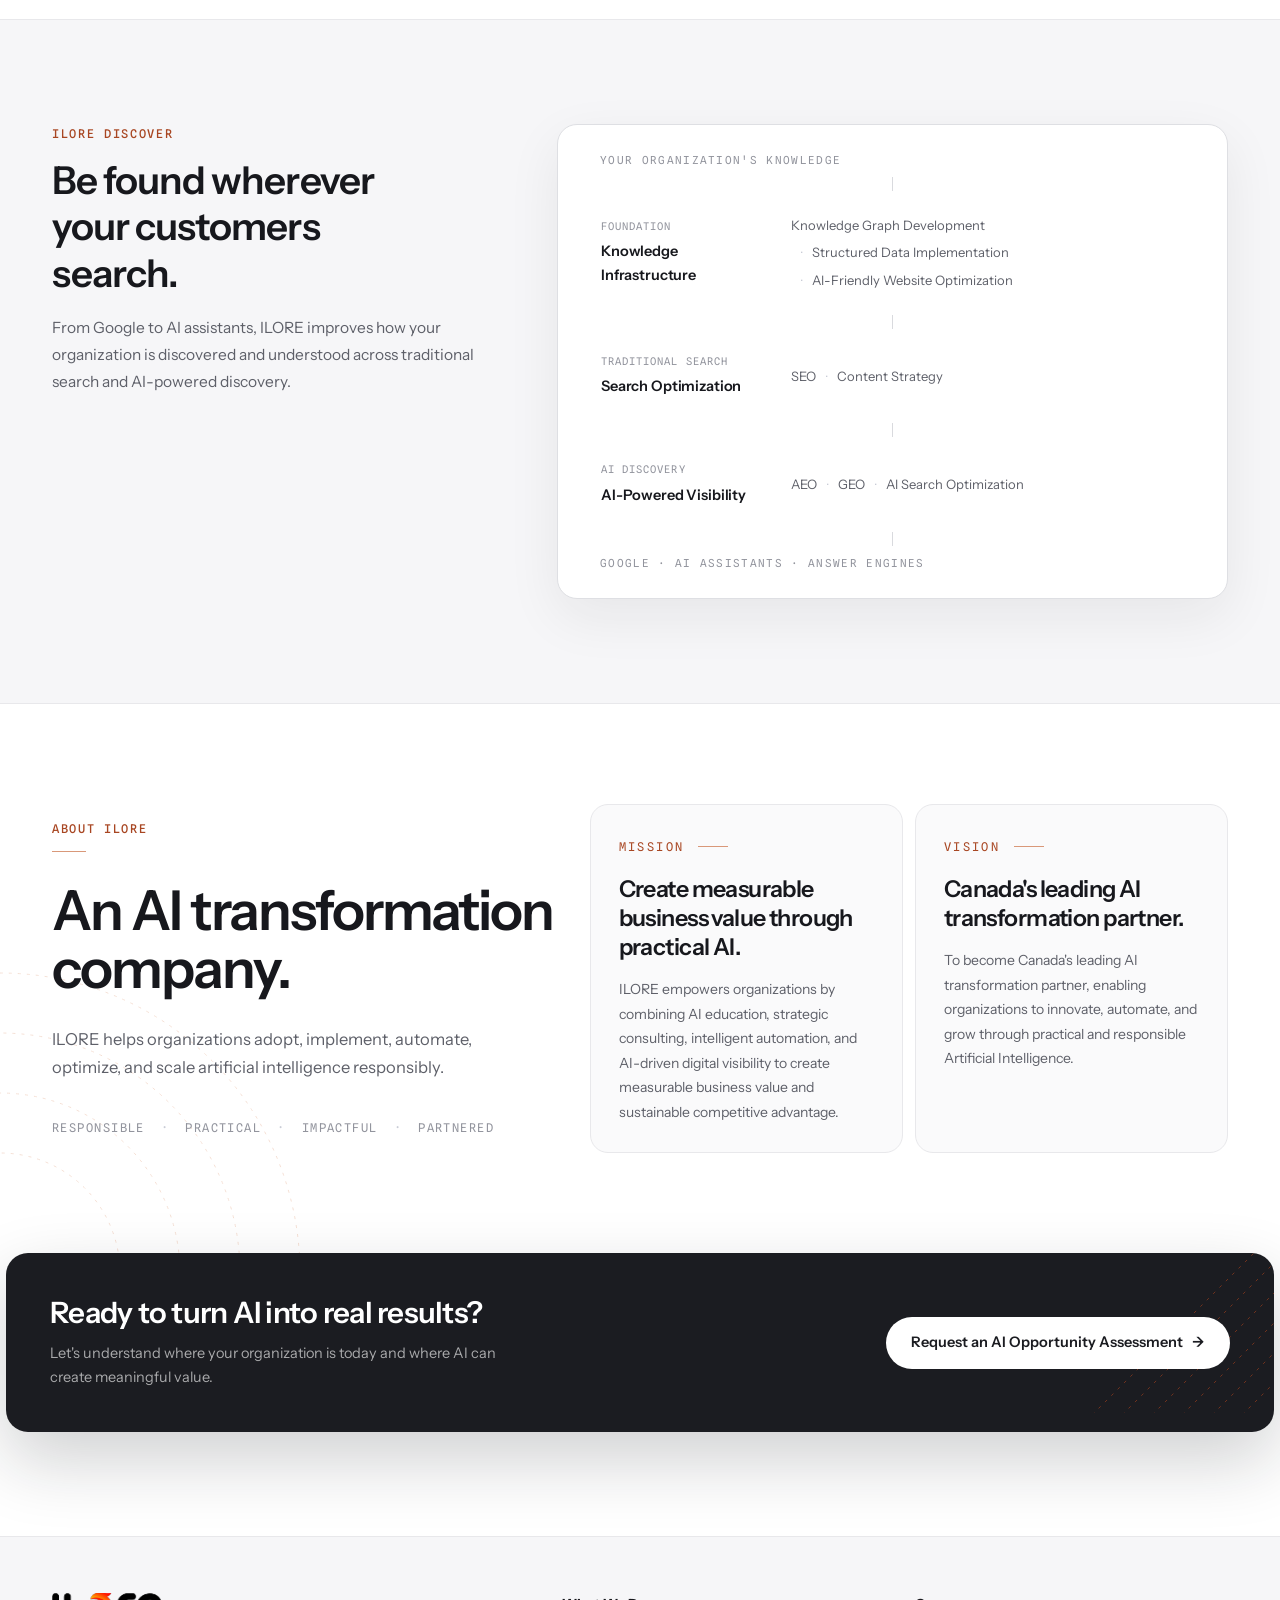
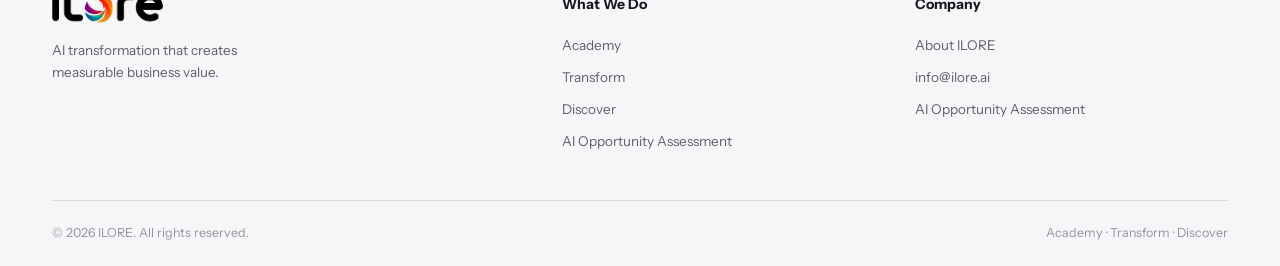
==== commit 3bc5ce5f: "Update canonical URL and add Open Graph URL Updated the canonical URL and added Open Graph URL meta " ====
--- a/index.html
+++ b/index.html
@@ -8,8 +8,8 @@
 <meta property="og:title" content="ILORE — AI Transformation Partner">
 <meta property="og:description" content="Turn AI into measurable business value. Academy, Transform, Discover — one AI transformation system.">
 <meta property="og:type" content="website">
-<!-- Set an absolute canonical URL once the production domain is known:
-     <link rel="canonical" href="https://example.com/"> -->
+<link rel="canonical" href="https://www.ilore.ai/">
+     <meta property="og:url" content="https://www.ilore.ai/">
 <link rel="icon" href="img/favicon.png" type="image/png">
 <script type="application/ld+json">{"@context":"https://schema.org","@type":"Organization","name":"ILORE","description":"AI transformation company helping organizations adopt, implement, automate, optimize, and scale artificial intelligence responsibly.","knowsAbout":["AI education","AI strategy","Intelligent automation","AI solution development","AI visibility optimization"]}</script>
 <link rel="preconnect" href="https://fonts.googleapis.com">
--- a/assets/css/home.css
+++ b/assets/css/home.css
@@ -219,6 +219,13 @@
   align-items: center;
   gap: 8px;
   transform: translate(-100%, -140%);
+  /* Script places the chip against the right end of the plot, so its
+     shrink-to-fit width is measured against what little room is left
+     between there and the edge — without this it wraps onto two lines.
+     The same reason .ms__label carries it. Widening runs leftwards,
+     since the translate hangs the chip off its own right edge, so the
+     inset from the viewport is unaffected. */
+  white-space: nowrap;
   padding: 9px 14px;
   border: 1px solid #e2c7ba;
   border-radius: var(--radius-pill);
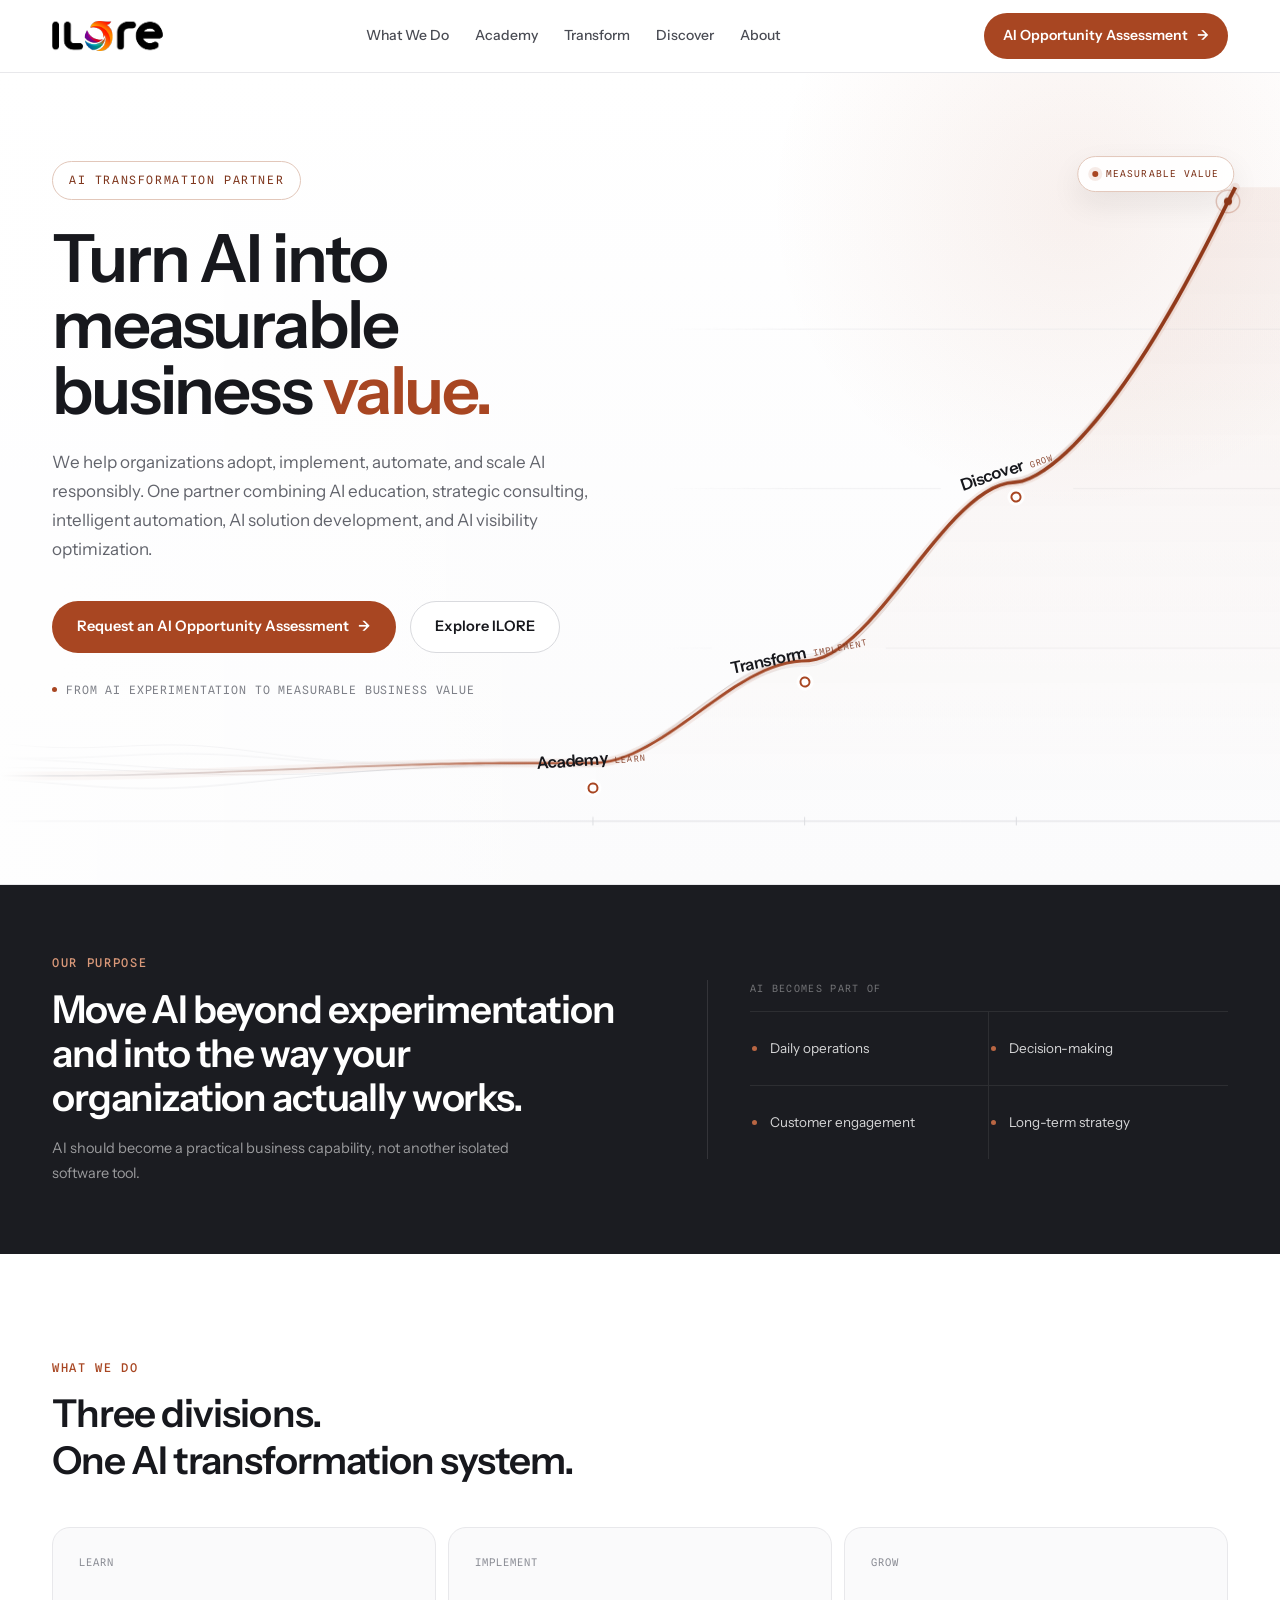
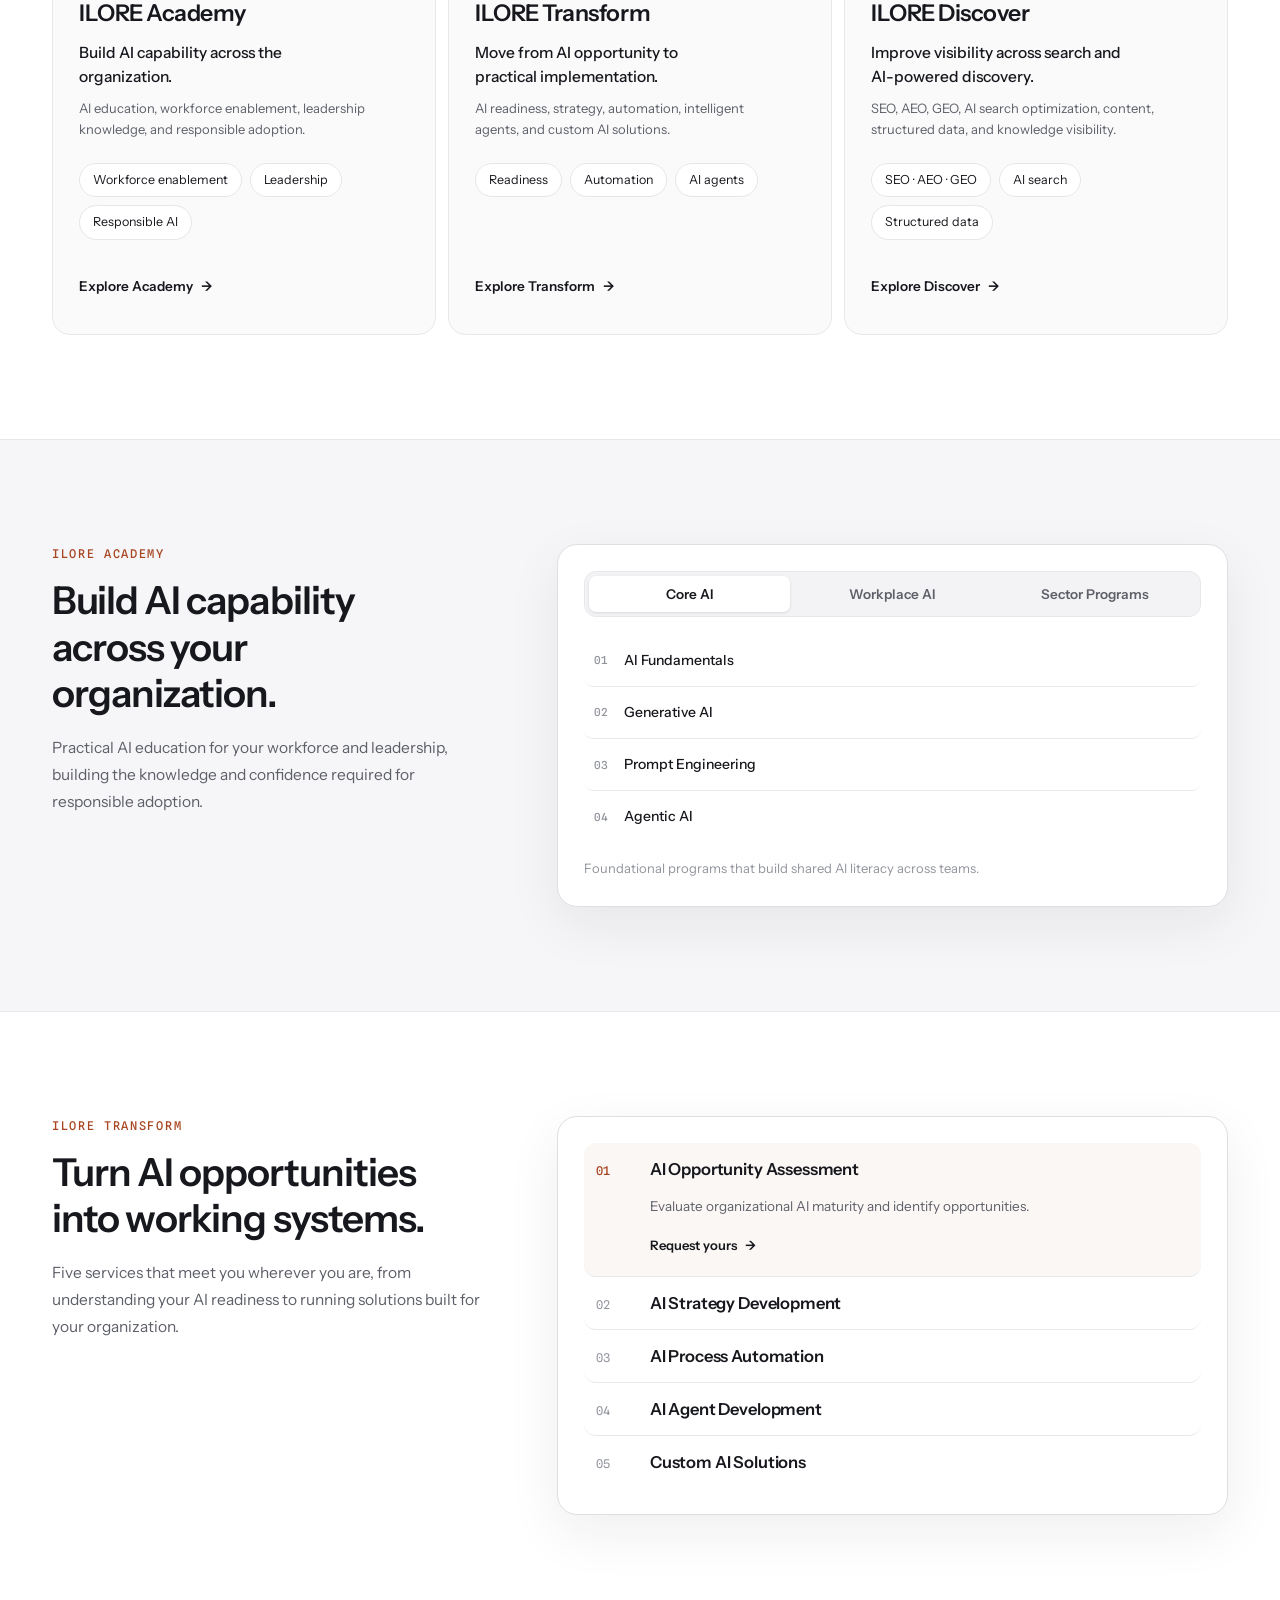
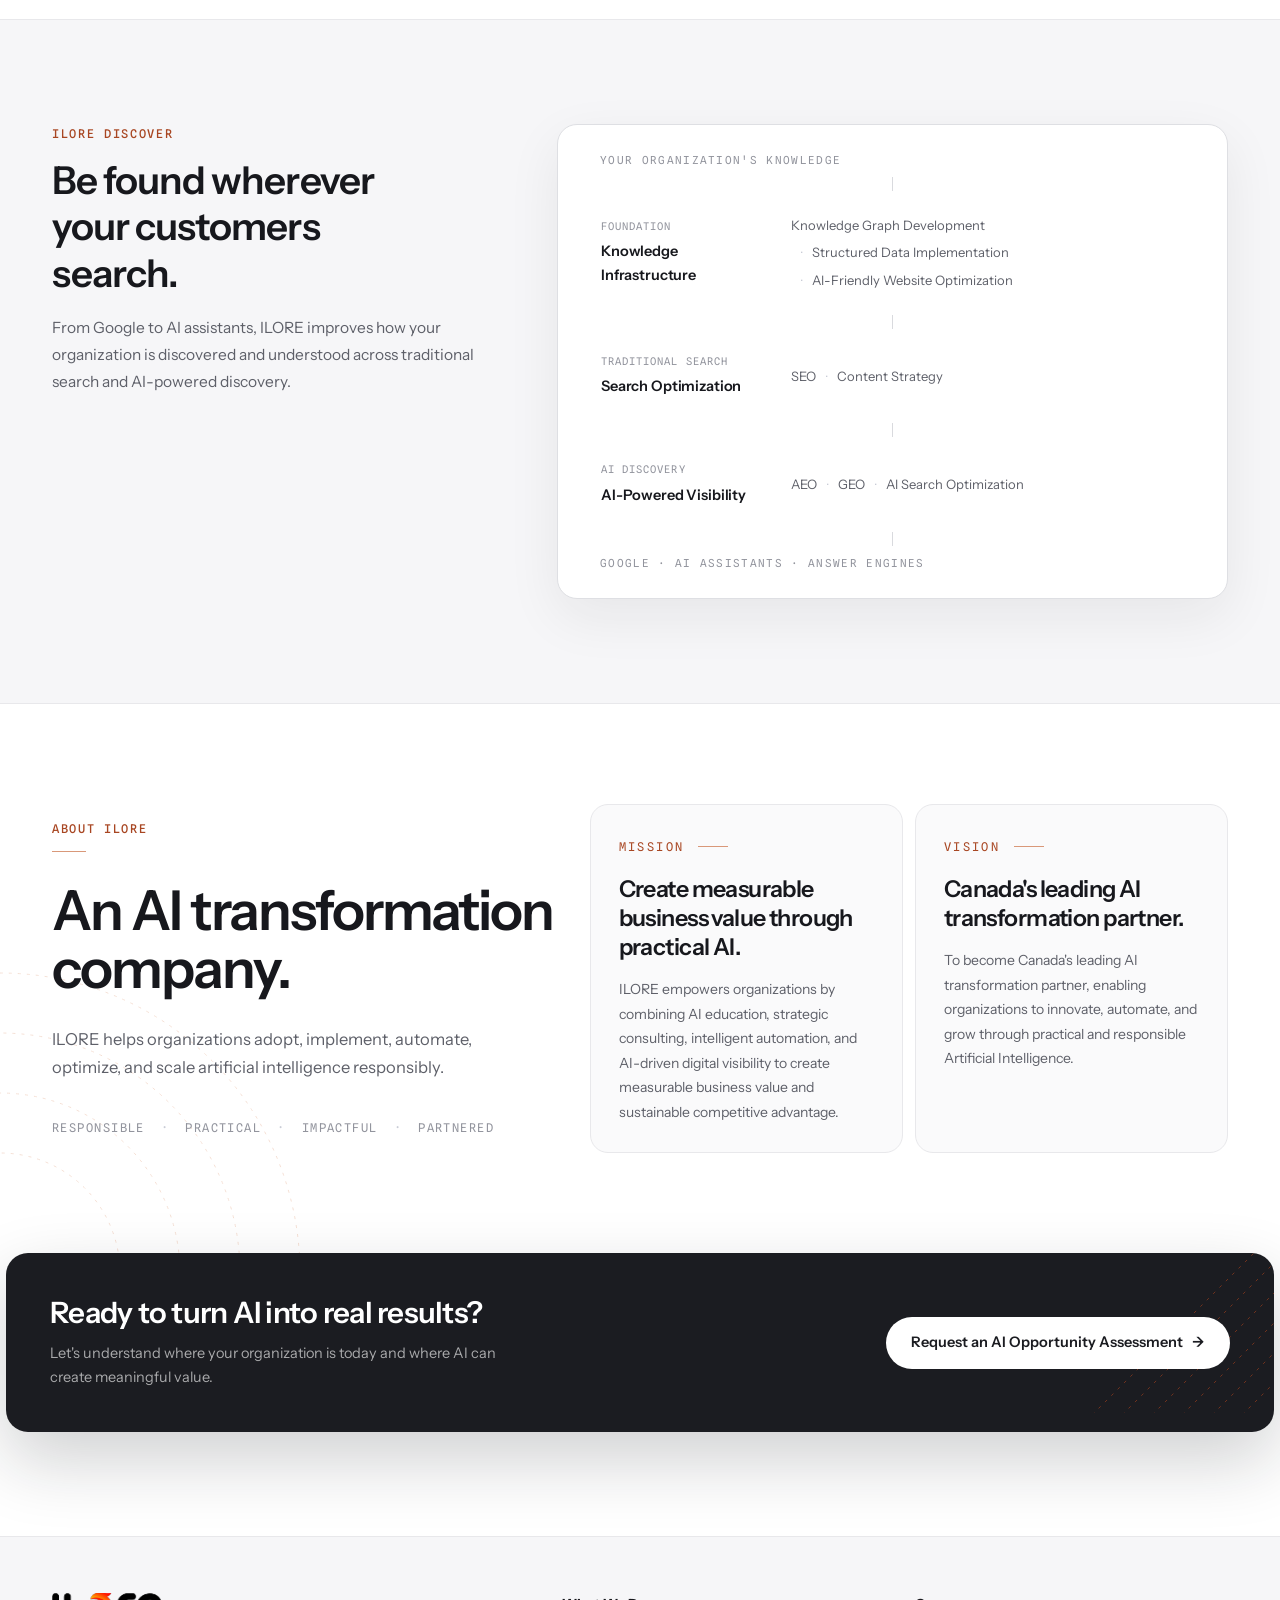
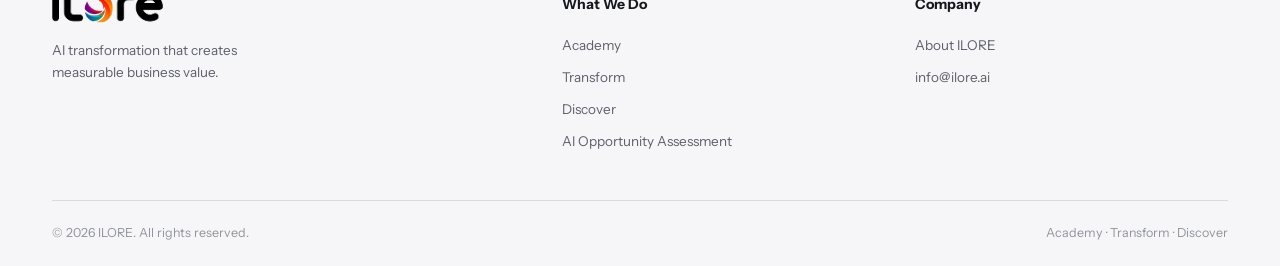
==== commit fffa982f: "Fix punctuation in purpose lede paragraphsReplace em dashes with commas in copy; remove duplicate fo" ====
--- a/index.html
+++ b/index.html
@@ -116,7 +116,7 @@
       <div class="purpose__copy reveal">
         <p class="eyebrow eyebrow--on-dark">Our purpose</p>
         <h2 class="purpose__title" id="purpose-title">Move AI beyond experimentation and into the way your organization actually works.</h2>
-        <p class="purpose__lede">AI should become a practical business capability — not another isolated software tool.</p>
+        <p class="purpose__lede">AI should become a practical business capability, not another isolated software tool.</p>
       </div>
 
       <div class="purpose__uses reveal">
@@ -188,7 +188,7 @@
       <div class="split__intro reveal">
         <p class="eyebrow">ILORE Academy</p>
         <h2 class="split__title" id="academy-title">Build AI capability across your organization.</h2>
-        <p class="split__lede">Practical AI education for your workforce and leadership — building the knowledge and confidence required for responsible adoption.</p>
+        <p class="split__lede">Practical AI education for your workforce and leadership, building the knowledge and confidence required for responsible adoption.</p>
       </div>
 
       <div class="panel panel--tabs reveal">
@@ -236,7 +236,7 @@
       <div class="split__intro reveal">
         <p class="eyebrow">ILORE Transform</p>
         <h2 class="split__title" id="transform-title">Turn AI opportunities into working systems.</h2>
-        <p class="split__lede">Five services that meet you wherever you are — from understanding your AI readiness to running solutions built for your organization.</p>
+        <p class="split__lede">Five services that meet you wherever you are, from understanding your AI readiness to running solutions built for your organization.</p>
       </div>
 
       <div class="panel panel--flow reveal">
@@ -451,8 +451,7 @@
         <p class="footer-column__title">Company</p>
         <a href="#about">About ILORE</a>
         <a href="mailto:info@ilore.ai">info@ilore.ai</a>
-        <a href="assessment.html">AI Opportunity Assessment</a>
-      </nav>
+        </nav>
     </div>
 
     <div class="site-footer__base">
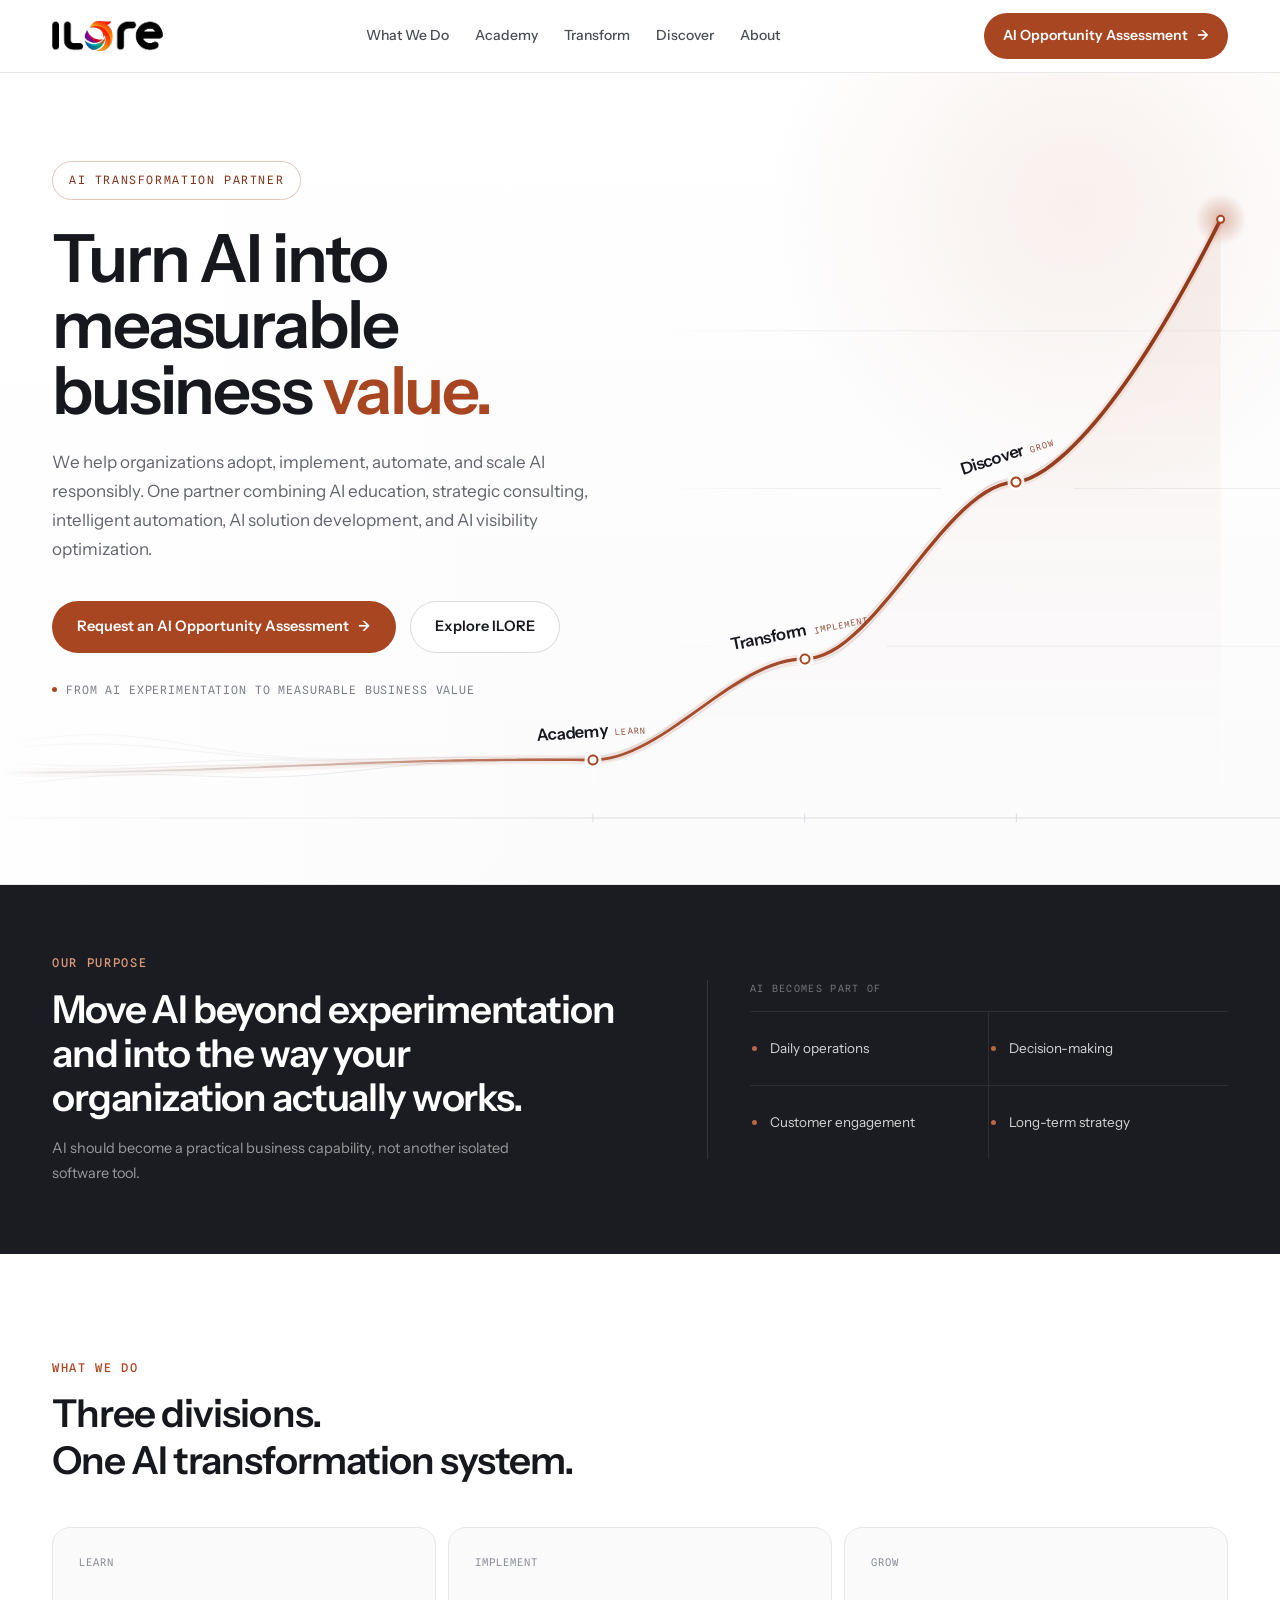
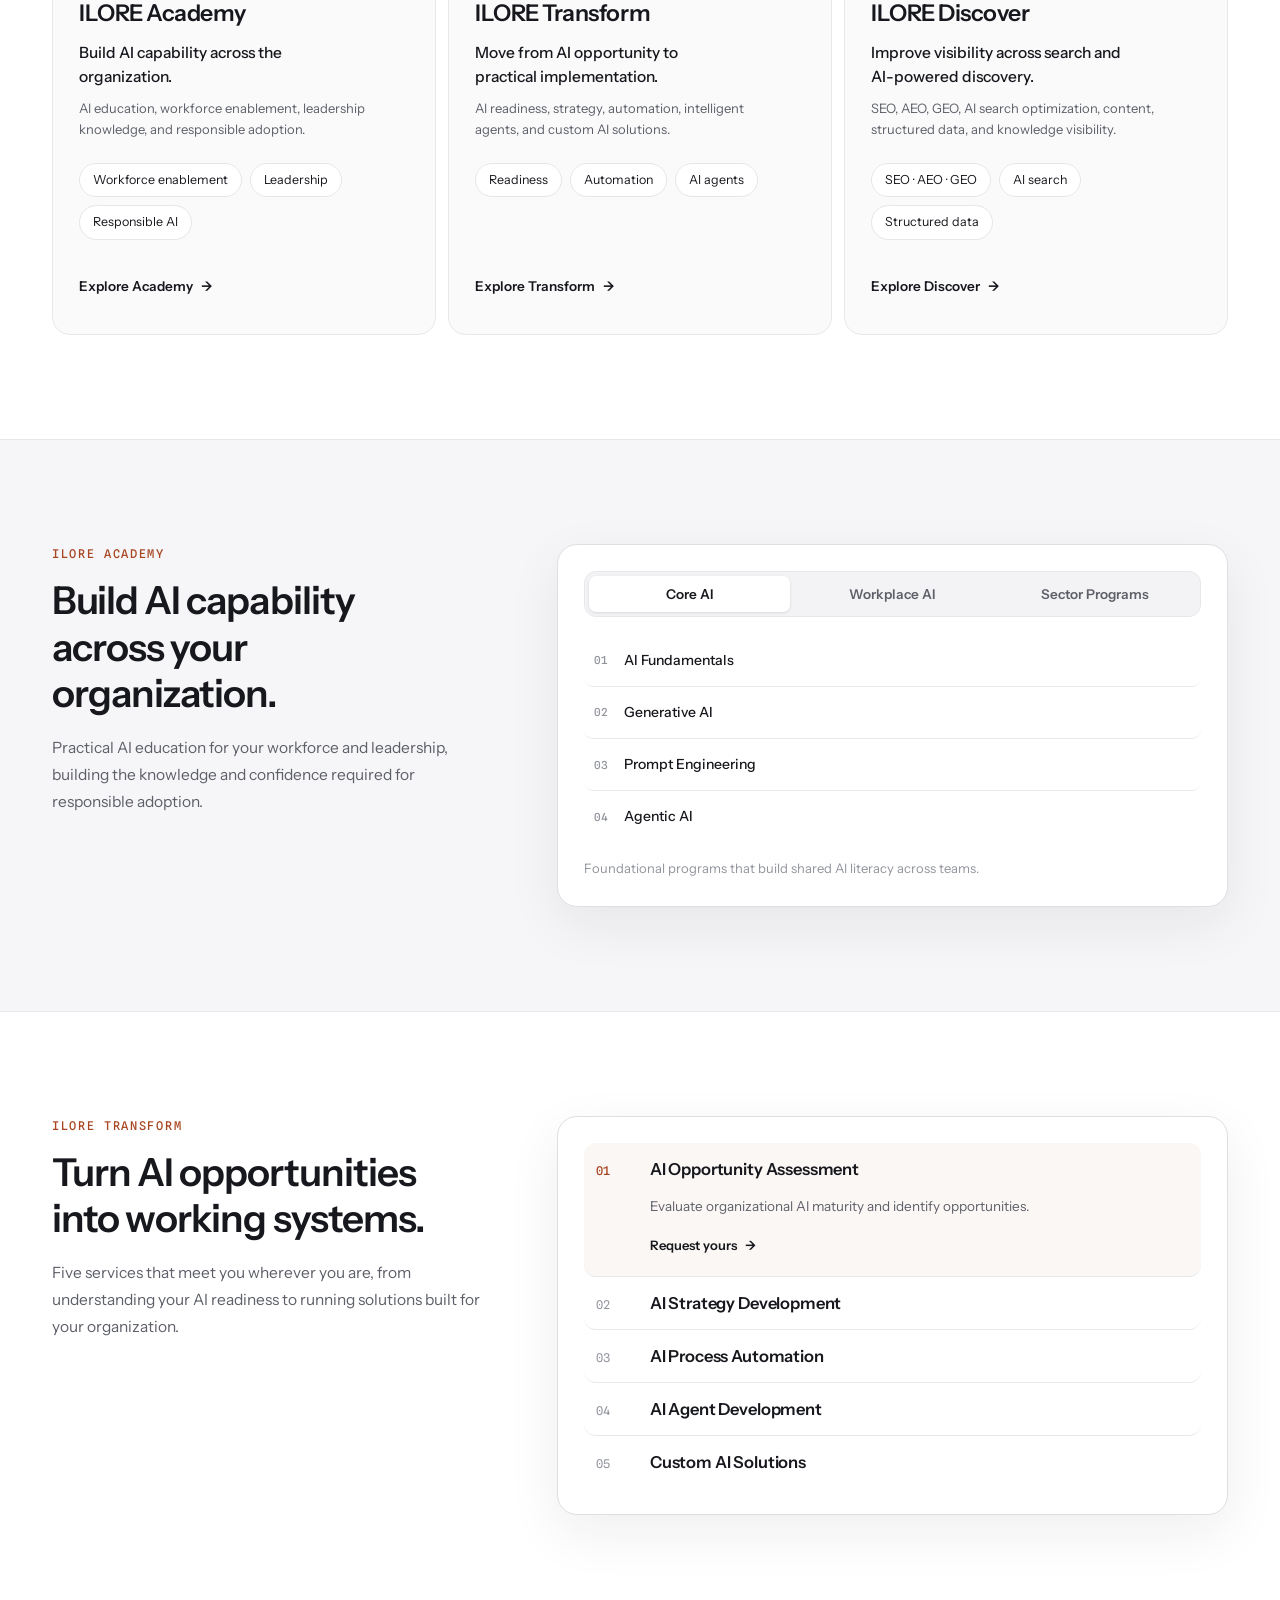
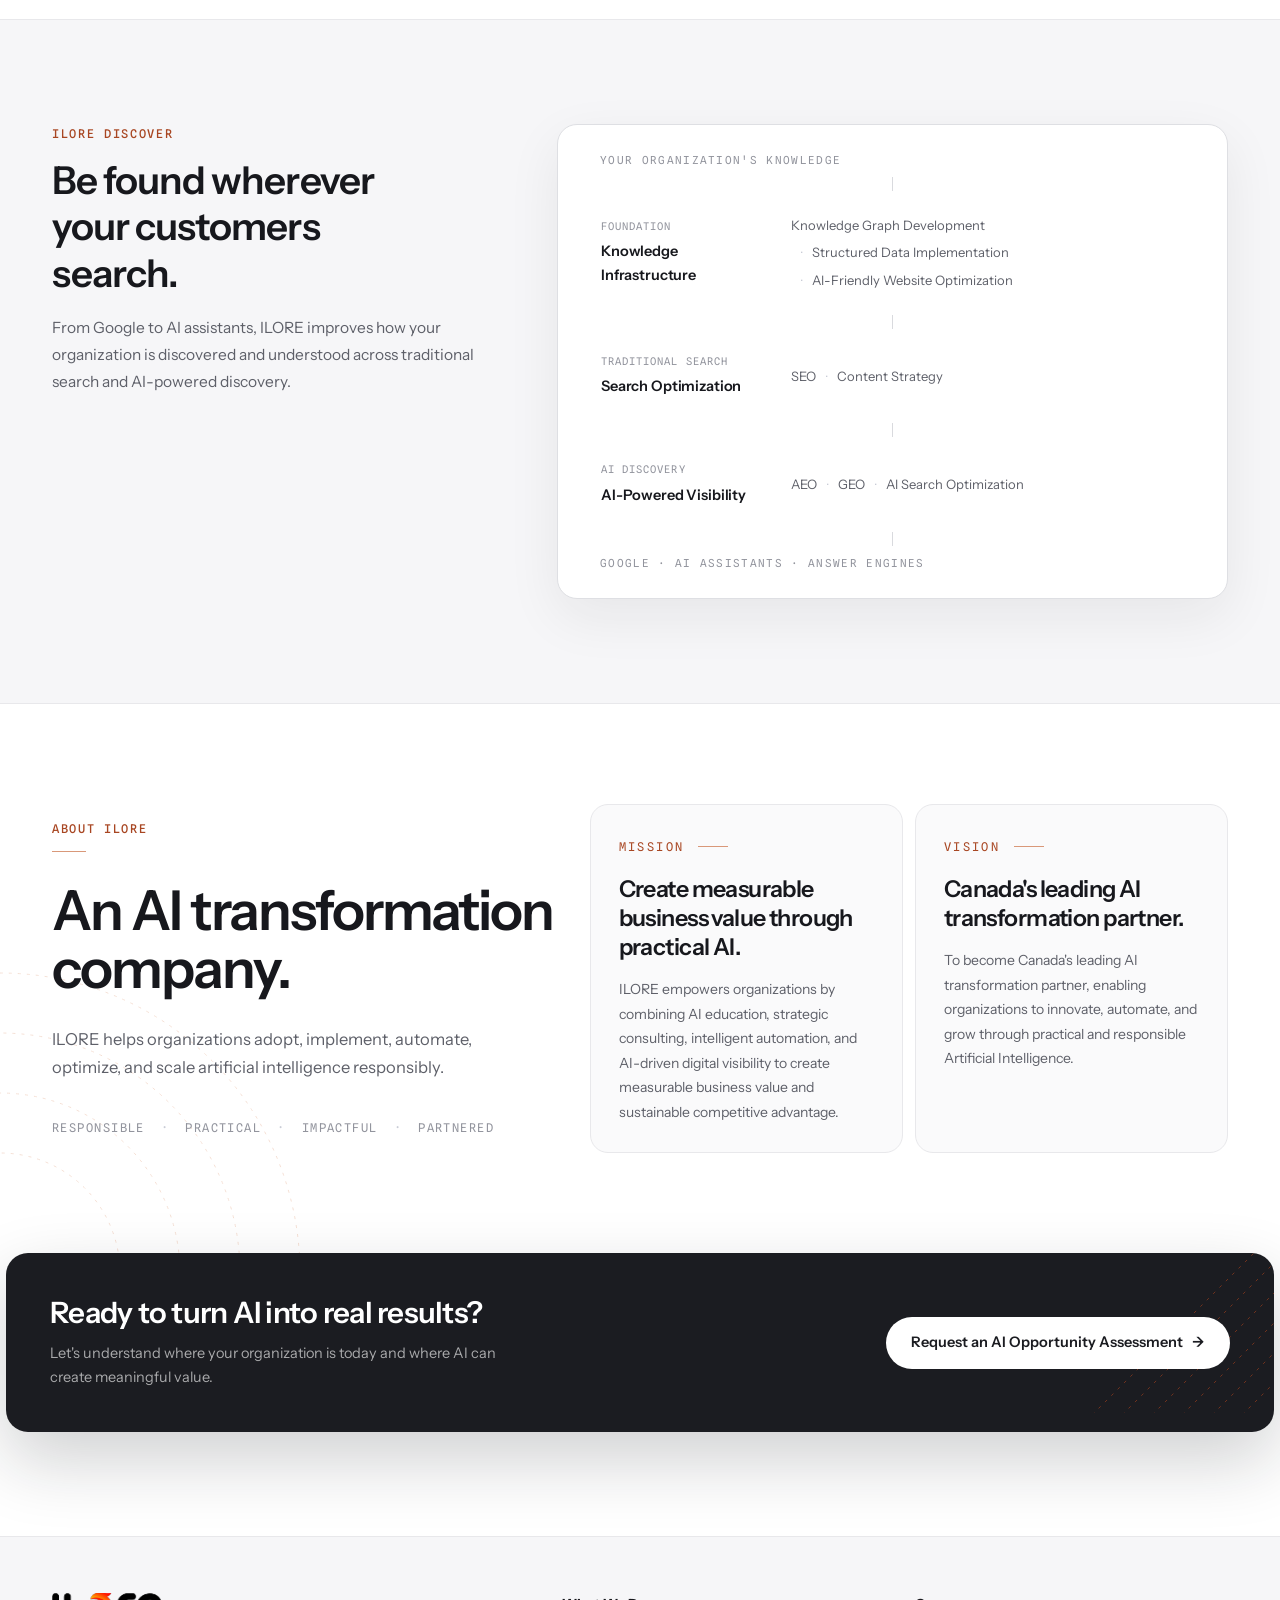
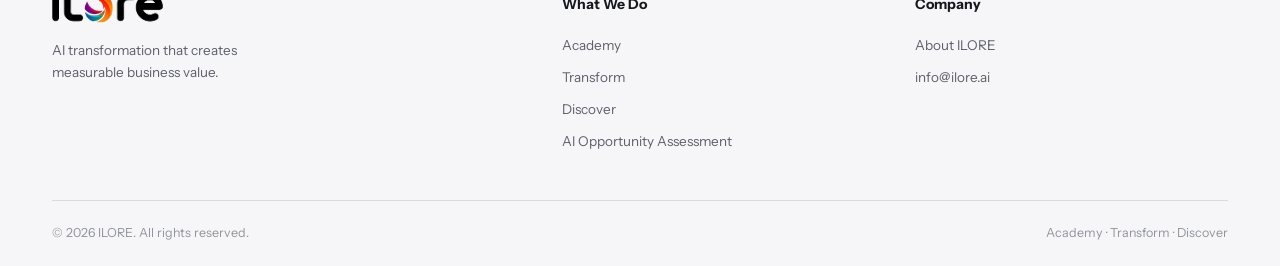
==== commit 5063919d: "Update title and Open Graph meta tags" ====
--- a/index.html
+++ b/index.html
@@ -3,9 +3,9 @@
 <head>
 <meta charset="utf-8">
 <meta name="viewport" content="width=device-width, initial-scale=1">
-<title>ILORE — AI Transformation Partner</title>
+<title>ILORE | AI Transformation Partner</title>
 <meta name="description" content="ILORE helps organizations adopt, implement, automate, and scale AI responsibly — combining AI education, strategic consulting, intelligent automation, AI solution development, and AI visibility optimization.">
-<meta property="og:title" content="ILORE — AI Transformation Partner">
+<meta property="og:title" content="ILORE | AI Transformation Partner">
 <meta property="og:description" content="Turn AI into measurable business value. Academy, Transform, Discover — one AI transformation system.">
 <meta property="og:type" content="website">
 <link rel="canonical" href="https://www.ilore.ai/">
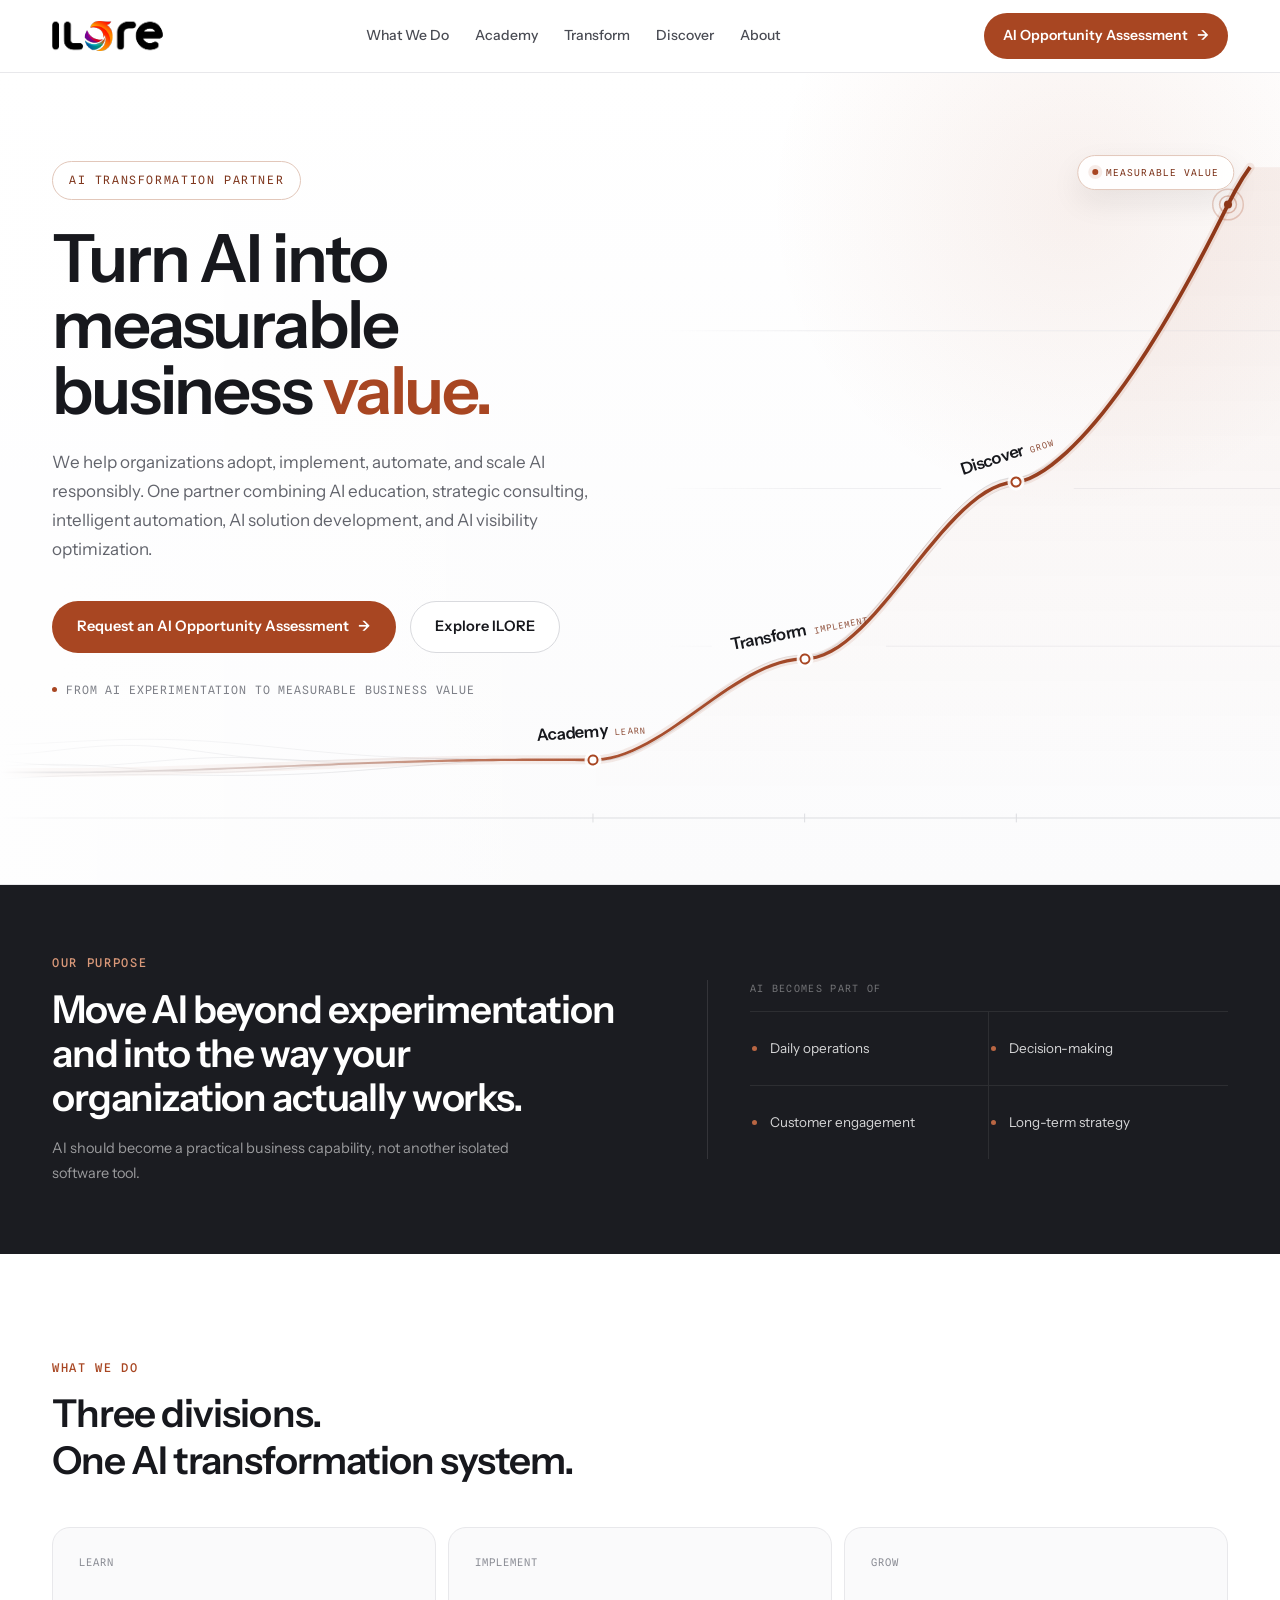
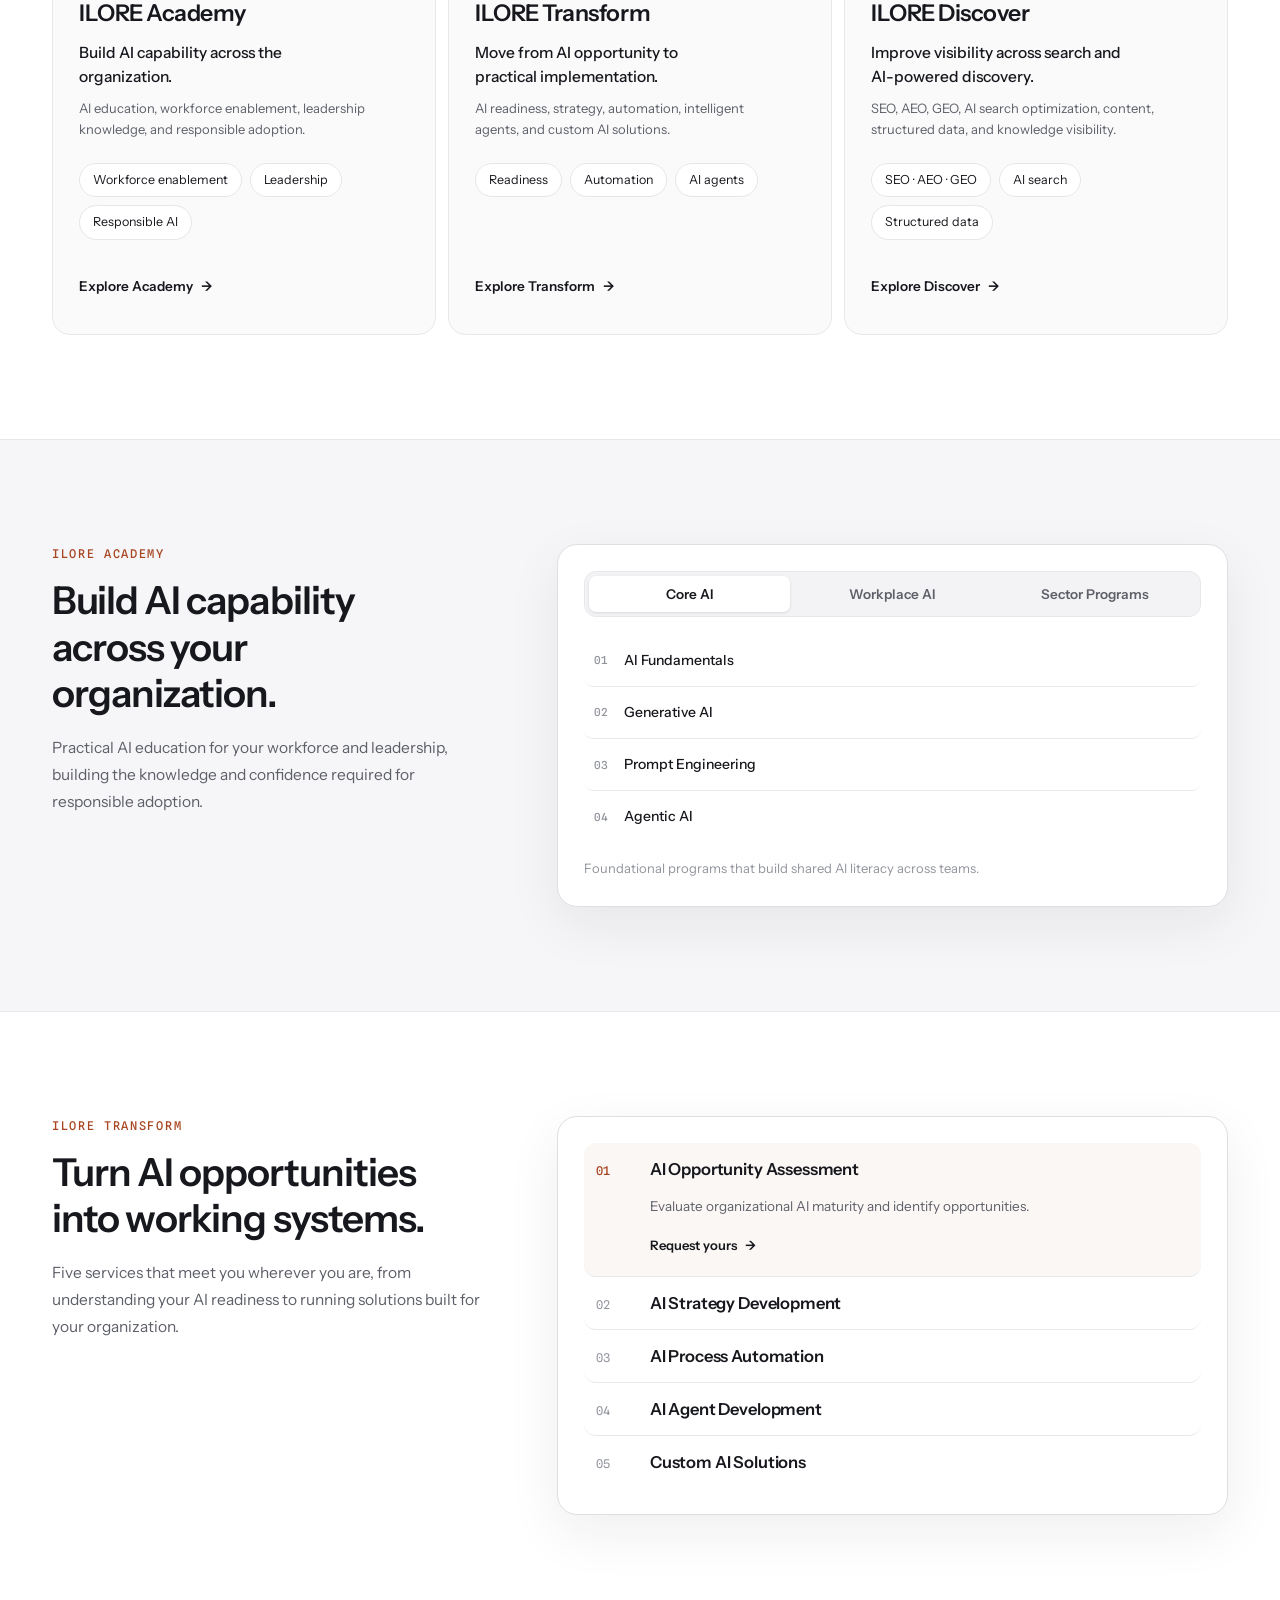
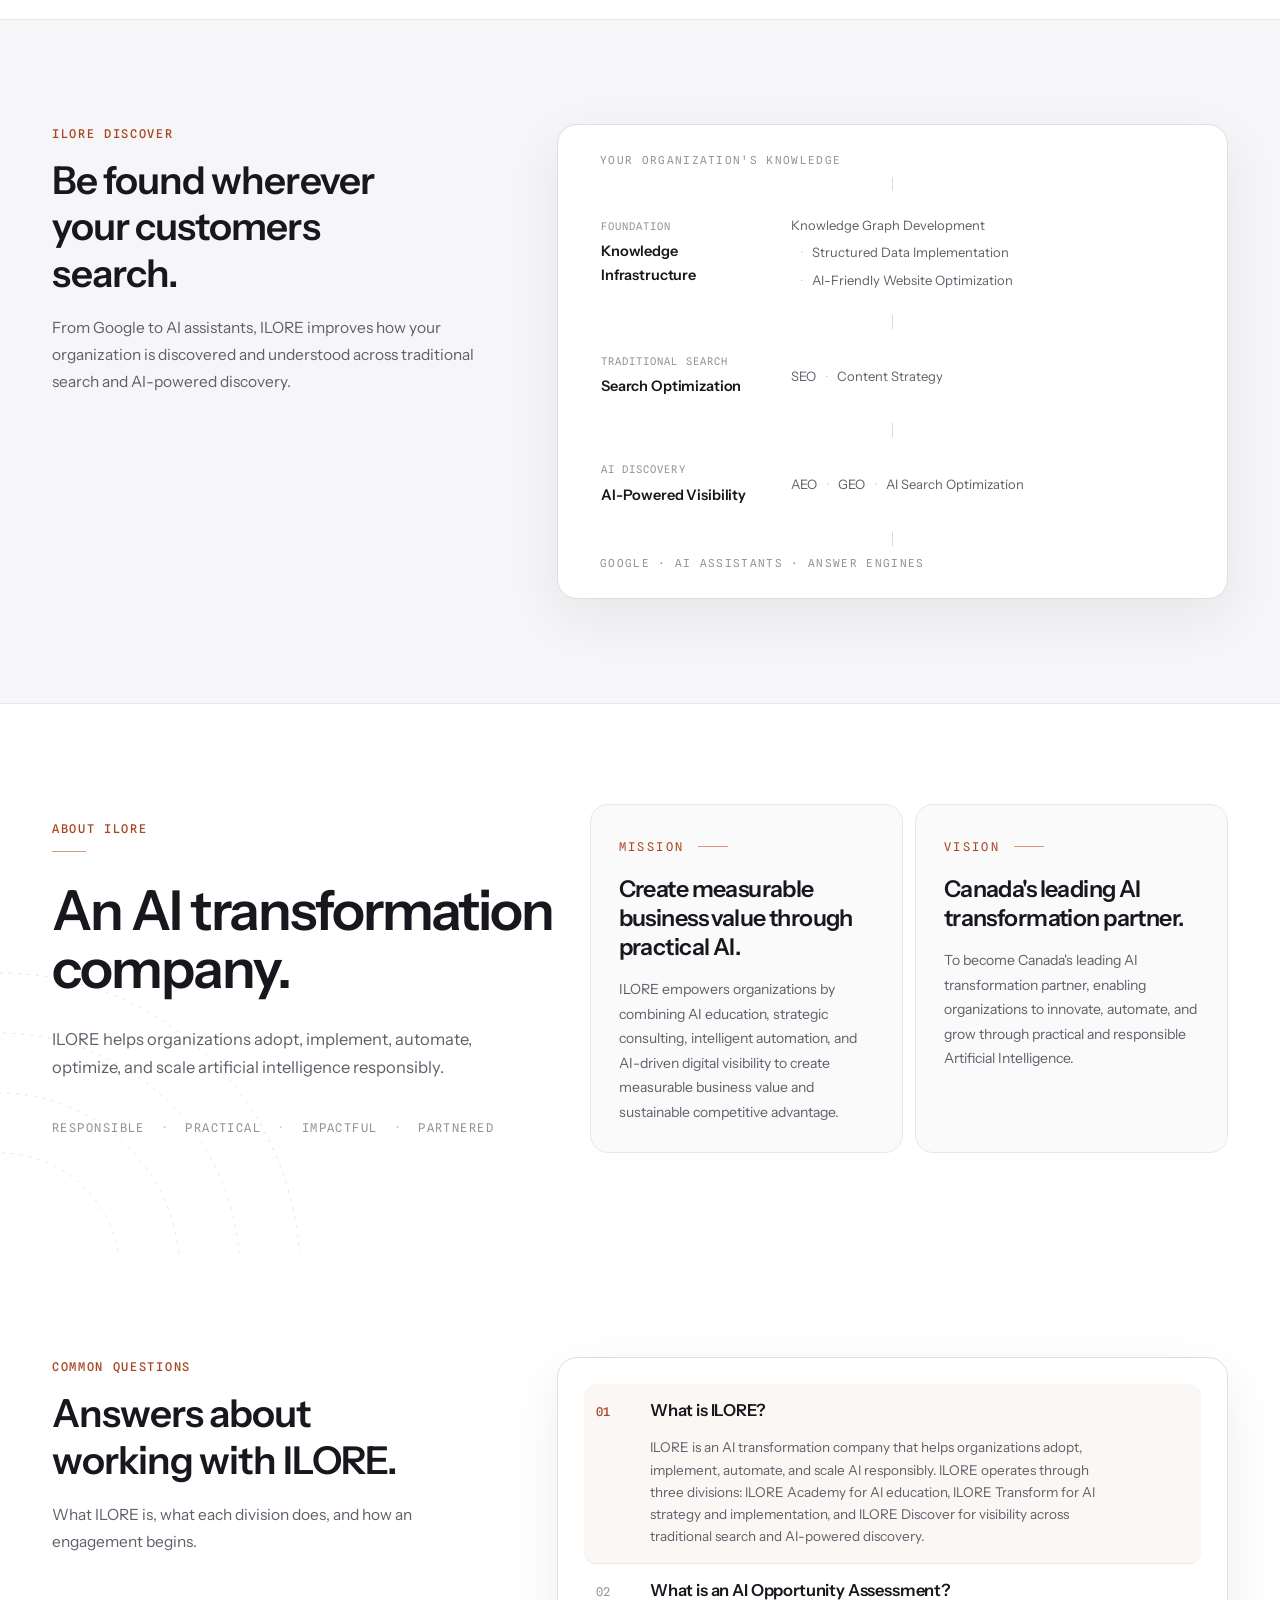
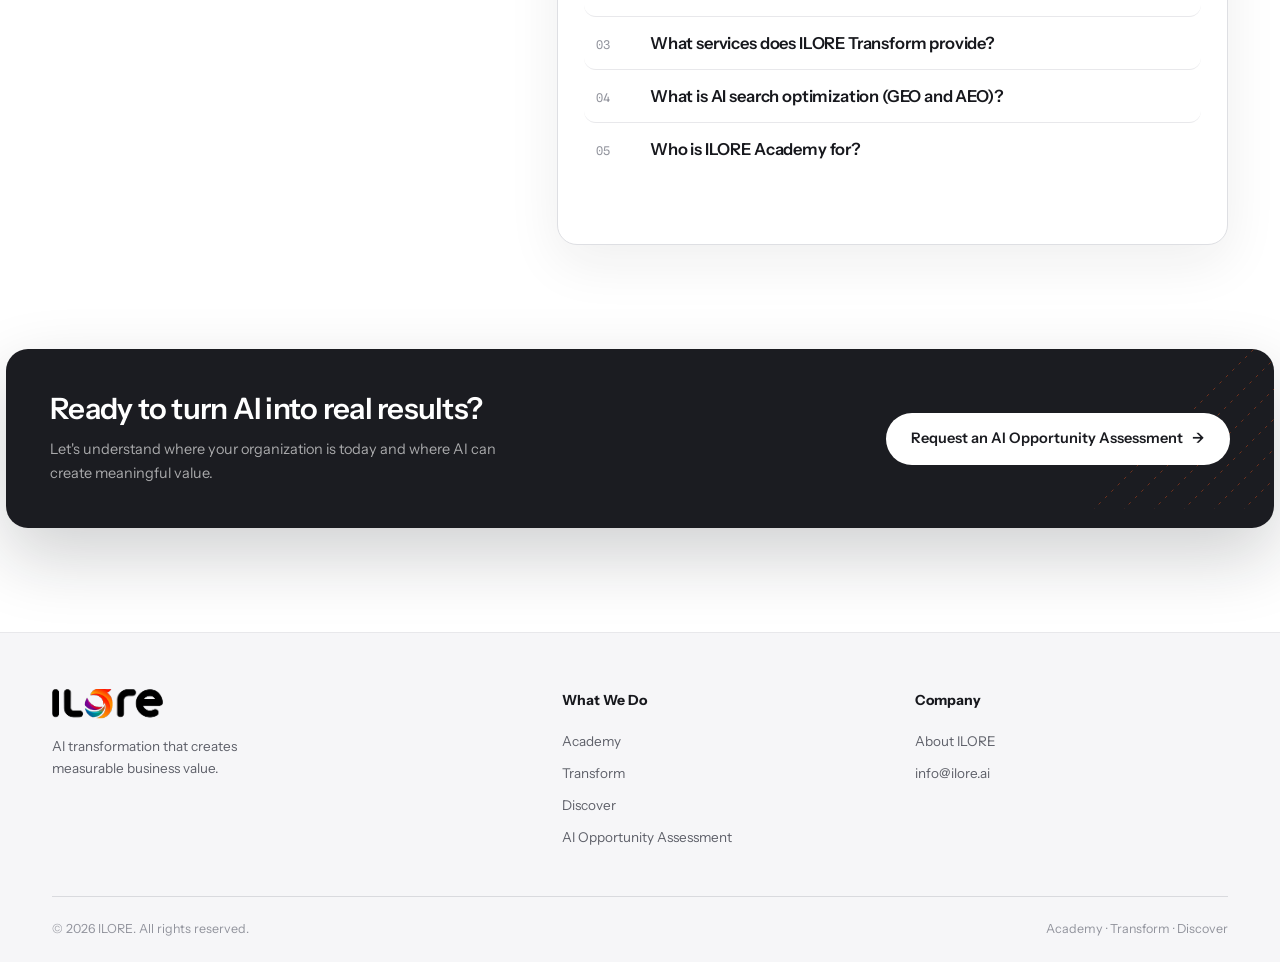
==== commit 59563fc3: "Add sitemap, robots.txt, llms.txt, og:image and expanded JSON-LD" ====
--- a/index.html
+++ b/index.html
@@ -10,8 +10,19 @@
 <meta property="og:type" content="website">
 <link rel="canonical" href="https://www.ilore.ai/">
      <meta property="og:url" content="https://www.ilore.ai/">
+<meta property="og:image" content="https://www.ilore.ai/img/og-image.png">
+<meta property="og:image:width" content="1200">
+<meta property="og:image:height" content="630">
+<meta property="og:image:alt" content="ILORE — Turn AI into measurable business value.">
+<meta name="twitter:card" content="summary_large_image">
+<meta name="twitter:title" content="ILORE | AI Transformation Partner">
+<meta name="twitter:description" content="Turn AI into measurable business value. Academy, Transform, Discover — one AI transformation system.">
+<meta name="twitter:image" content="https://www.ilore.ai/img/og-image.png">
 <link rel="icon" href="img/favicon.png" type="image/png">
-<script type="application/ld+json">{"@context":"https://schema.org","@type":"Organization","name":"ILORE","description":"AI transformation company helping organizations adopt, implement, automate, optimize, and scale artificial intelligence responsibly.","knowsAbout":["AI education","AI strategy","Intelligent automation","AI solution development","AI visibility optimization"]}</script>
+<script type="application/ld+json">{"@context":"https://schema.org","@type":"Organization","@id":"https://www.ilore.ai/#organization","name":"ILORE","url":"https://www.ilore.ai/","logo":"https://www.ilore.ai/img/logo.png","email":"info@ilore.ai","description":"AI transformation company helping organizations adopt, implement, automate, optimize, and scale artificial intelligence responsibly.","knowsAbout":["AI education","AI strategy","Intelligent automation","AI solution development","AI visibility optimization"],"contactPoint":{"@type":"ContactPoint","email":"info@ilore.ai","contactType":"sales"}}</script>
+<script type="application/ld+json">{"@context":"https://schema.org","@type":"WebSite","@id":"https://www.ilore.ai/#website","url":"https://www.ilore.ai/","name":"ILORE","publisher":{"@id":"https://www.ilore.ai/#organization"}}</script>
+<script type="application/ld+json">{"@context":"https://schema.org","@type":"ItemList","name":"ILORE divisions","itemListElement":[{"@type":"Service","position":1,"name":"ILORE Academy","serviceType":"AI education","description":"AI education, workforce enablement, leadership knowledge, and responsible adoption.","provider":{"@id":"https://www.ilore.ai/#organization"},"url":"https://www.ilore.ai/#academy"},{"@type":"Service","position":2,"name":"ILORE Transform","serviceType":"AI implementation","description":"AI readiness, strategy, automation, intelligent agents, and custom AI solutions.","provider":{"@id":"https://www.ilore.ai/#organization"},"url":"https://www.ilore.ai/#transform"},{"@type":"Service","position":3,"name":"ILORE Discover","serviceType":"AI visibility optimization","description":"SEO, AEO, GEO, AI search optimization, content, structured data, and knowledge visibility.","provider":{"@id":"https://www.ilore.ai/#organization"},"url":"https://www.ilore.ai/#discover"}]}</script>
+<script type="application/ld+json">{"@context": "https://schema.org", "@type": "FAQPage", "mainEntity": [{"@type": "Question", "name": "What is ILORE?", "acceptedAnswer": {"@type": "Answer", "text": "ILORE is an AI transformation company that helps organizations adopt, implement, automate, and scale AI responsibly. ILORE operates through three divisions: ILORE Academy for AI education, ILORE Transform for AI strategy and implementation, and ILORE Discover for visibility across traditional search and AI-powered discovery."}}, {"@type": "Question", "name": "What is an AI Opportunity Assessment?", "acceptedAnswer": {"@type": "Answer", "text": "An AI Opportunity Assessment is ILORE's evaluation of an organization's AI maturity and the opportunities where AI can create value. It begins with a guided intake covering your organization, where you are with AI today, and the challenges you are trying to solve, and it is the usual starting point for an engagement with ILORE."}}, {"@type": "Question", "name": "What services does ILORE Transform provide?", "acceptedAnswer": {"@type": "Answer", "text": "ILORE Transform provides five services: AI Opportunity Assessment, AI Strategy Development, AI Process Automation, AI Agent Development, and Custom AI Solutions. Together they take an organization from understanding its AI readiness to running AI solutions built for its specific needs."}}, {"@type": "Question", "name": "What is AI search optimization (GEO and AEO)?", "acceptedAnswer": {"@type": "Answer", "text": "Generative Engine Optimization (GEO) and Answer Engine Optimization (AEO) improve how an organization is found and described by AI assistants and answer engines, complementing traditional SEO. ILORE Discover delivers this through knowledge graph development, structured data implementation, AI-friendly website optimization, SEO, and content strategy."}}, {"@type": "Question", "name": "Who is ILORE Academy for?", "acceptedAnswer": {"@type": "Answer", "text": "ILORE Academy is for both the workforce and leadership of an organization. It offers foundational programs in AI fundamentals, generative AI, prompt engineering, and agentic AI; workplace programs covering Microsoft Copilot, AI productivity, executive AI leadership, and responsible AI; and sector programs for healthcare, education, and government."}}]}</script>
 <link rel="preconnect" href="https://fonts.googleapis.com">
 <link rel="preconnect" href="https://fonts.gstatic.com" crossorigin>
 <link href="https://fonts.googleapis.com/css2?family=Instrument+Sans:wght@400;500;600;700&family=Spline+Sans+Mono:wght@400;500&display=swap" rel="stylesheet">
@@ -404,6 +415,82 @@
     </div>
   </section>
 
+  <!-- FAQ -->
+  <section class="section" id="faq" aria-labelledby="faq-title">
+    <div class="container split">
+      <div class="split__intro reveal">
+        <p class="eyebrow">Common questions</p>
+        <h2 class="split__title" id="faq-title">Answers about working with ILORE.</h2>
+        <p class="split__lede">What ILORE is, what each division does, and how an engagement begins.</p>
+      </div>
+
+      <div class="panel panel--flow reveal">
+        <ol class="flow">
+          <li class="flow__item is-open">
+            <span class="flow__node" aria-hidden="true">01</span>
+            <div>
+              <h3 class="flow__heading"><button class="flow__toggle" type="button" aria-expanded="true" aria-controls="faq-body-1">What is ILORE?</button></h3>
+              <div class="flow__body" id="faq-body-1">
+                <div class="flow__body-inner">
+                  <p>ILORE is an AI transformation company that helps organizations adopt, implement, automate, and scale AI responsibly. ILORE operates through three divisions: ILORE Academy for AI education, ILORE Transform for AI strategy and implementation, and ILORE Discover for visibility across traditional search and AI-powered discovery.</p>
+                </div>
+              </div>
+            </div>
+          </li>
+
+          <li class="flow__item">
+            <span class="flow__node" aria-hidden="true">02</span>
+            <div>
+              <h3 class="flow__heading"><button class="flow__toggle" type="button" aria-expanded="false" aria-controls="faq-body-2">What is an AI Opportunity Assessment?</button></h3>
+              <div class="flow__body" id="faq-body-2">
+                <div class="flow__body-inner">
+                  <p>An AI Opportunity Assessment is ILORE's evaluation of an organization's AI maturity and the opportunities where AI can create value. It begins with a guided intake covering your organization, where you are with AI today, and the challenges you are trying to solve, and it is the usual starting point for an engagement with ILORE.</p>
+                  <a class="link-more" href="assessment.html" data-cta="faq-assess">Request yours <span class="link-more__arrow" aria-hidden="true">&rarr;</span></a>
+                </div>
+              </div>
+            </div>
+          </li>
+
+          <li class="flow__item">
+            <span class="flow__node" aria-hidden="true">03</span>
+            <div>
+              <h3 class="flow__heading"><button class="flow__toggle" type="button" aria-expanded="false" aria-controls="faq-body-3">What services does ILORE Transform provide?</button></h3>
+              <div class="flow__body" id="faq-body-3">
+                <div class="flow__body-inner">
+                  <p>ILORE Transform provides five services: AI Opportunity Assessment, AI Strategy Development, AI Process Automation, AI Agent Development, and Custom AI Solutions. Together they take an organization from understanding its AI readiness to running AI solutions built for its specific needs.</p>
+                </div>
+              </div>
+            </div>
+          </li>
+
+          <li class="flow__item">
+            <span class="flow__node" aria-hidden="true">04</span>
+            <div>
+              <h3 class="flow__heading"><button class="flow__toggle" type="button" aria-expanded="false" aria-controls="faq-body-4">What is AI search optimization (GEO and AEO)?</button></h3>
+              <div class="flow__body" id="faq-body-4">
+                <div class="flow__body-inner">
+                  <p>Generative Engine Optimization (GEO) and Answer Engine Optimization (AEO) improve how an organization is found and described by AI assistants and answer engines, complementing traditional SEO. ILORE Discover delivers this through knowledge graph development, structured data implementation, AI-friendly website optimization, SEO, and content strategy.</p>
+                </div>
+              </div>
+            </div>
+          </li>
+
+          <li class="flow__item">
+            <span class="flow__node" aria-hidden="true">05</span>
+            <div>
+              <h3 class="flow__heading"><button class="flow__toggle" type="button" aria-expanded="false" aria-controls="faq-body-5">Who is ILORE Academy for?</button></h3>
+              <div class="flow__body" id="faq-body-5">
+                <div class="flow__body-inner">
+                  <p>ILORE Academy is for both the workforce and leadership of an organization. It offers foundational programs in AI fundamentals, generative AI, prompt engineering, and agentic AI; workplace programs covering Microsoft Copilot, AI productivity, executive AI leadership, and responsible AI; and sector programs for healthcare, education, and government.</p>
+                </div>
+              </div>
+            </div>
+          </li>
+        </ol>
+      </div>
+    </div>
+  </section>
+
   <!-- Closing CTA -->
   <section class="section section--flush-top" aria-labelledby="closing-cta-title">
     <div class="cta-band reveal">
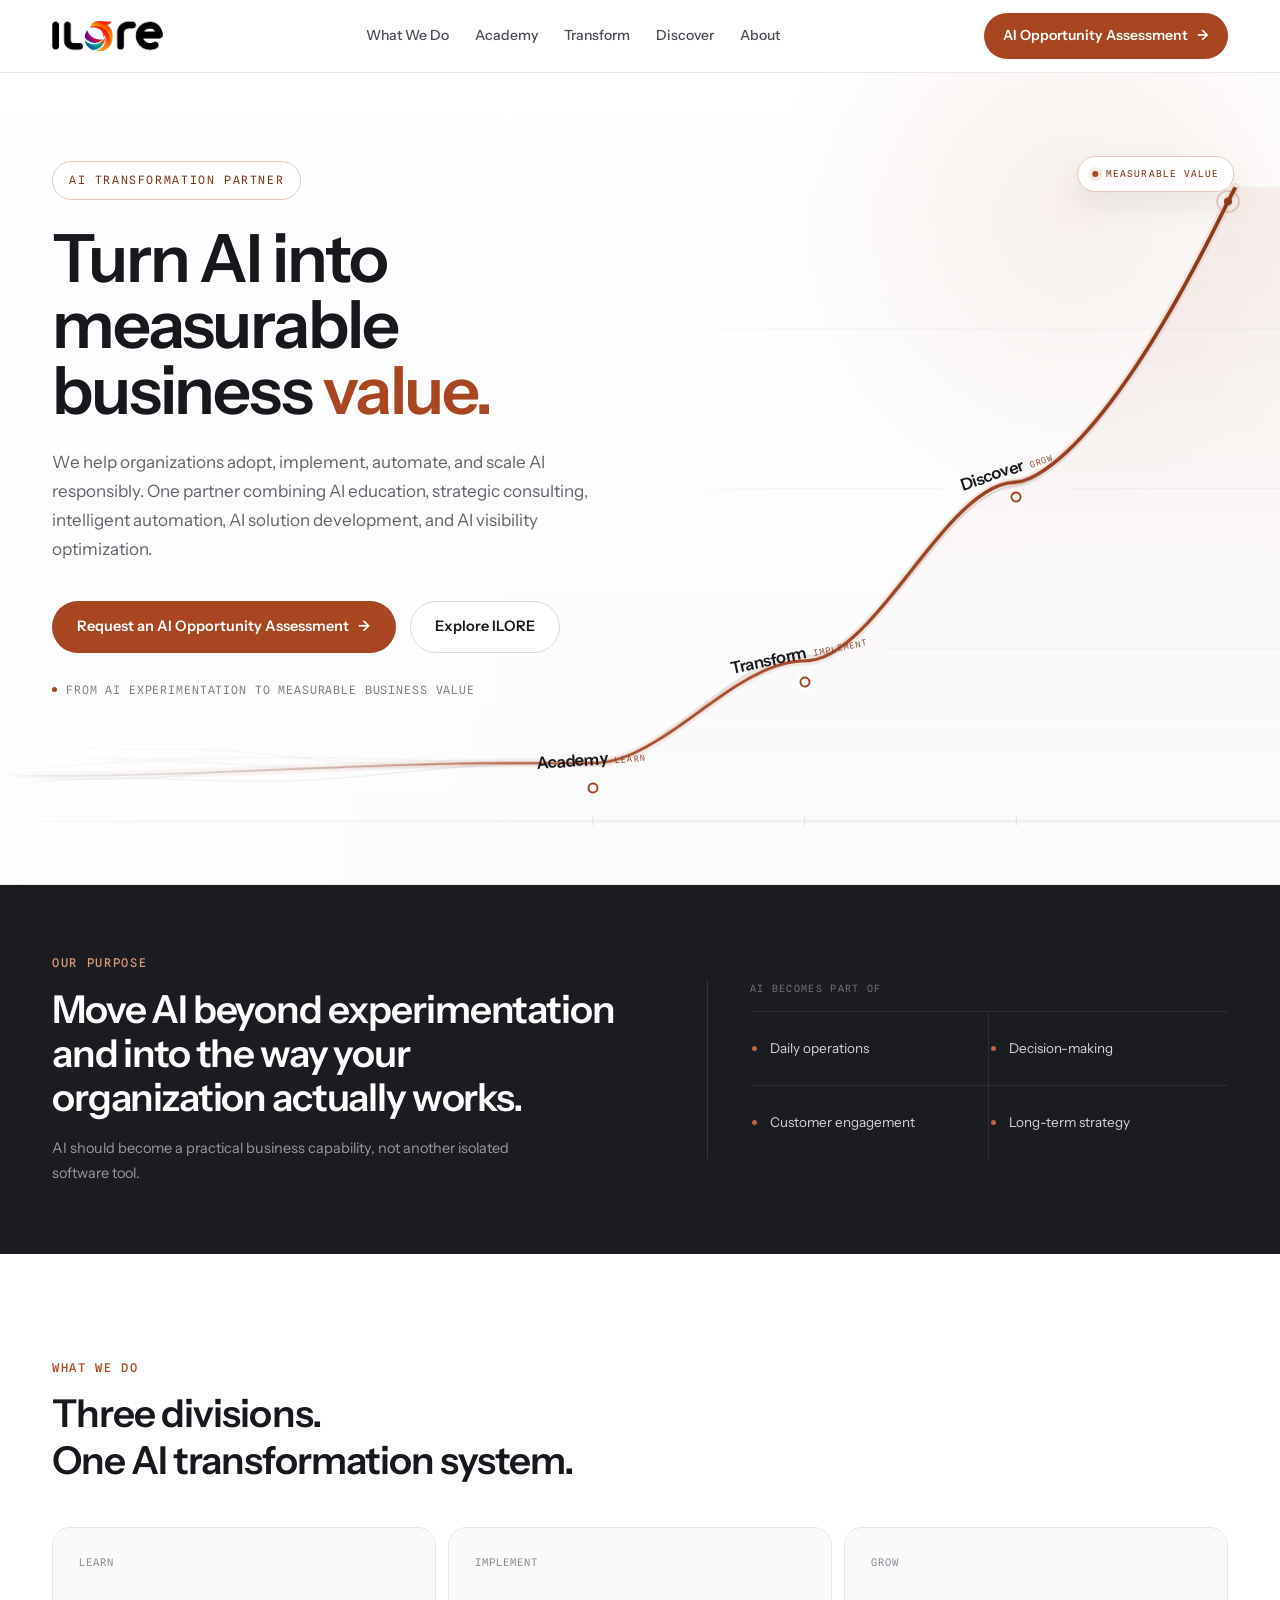
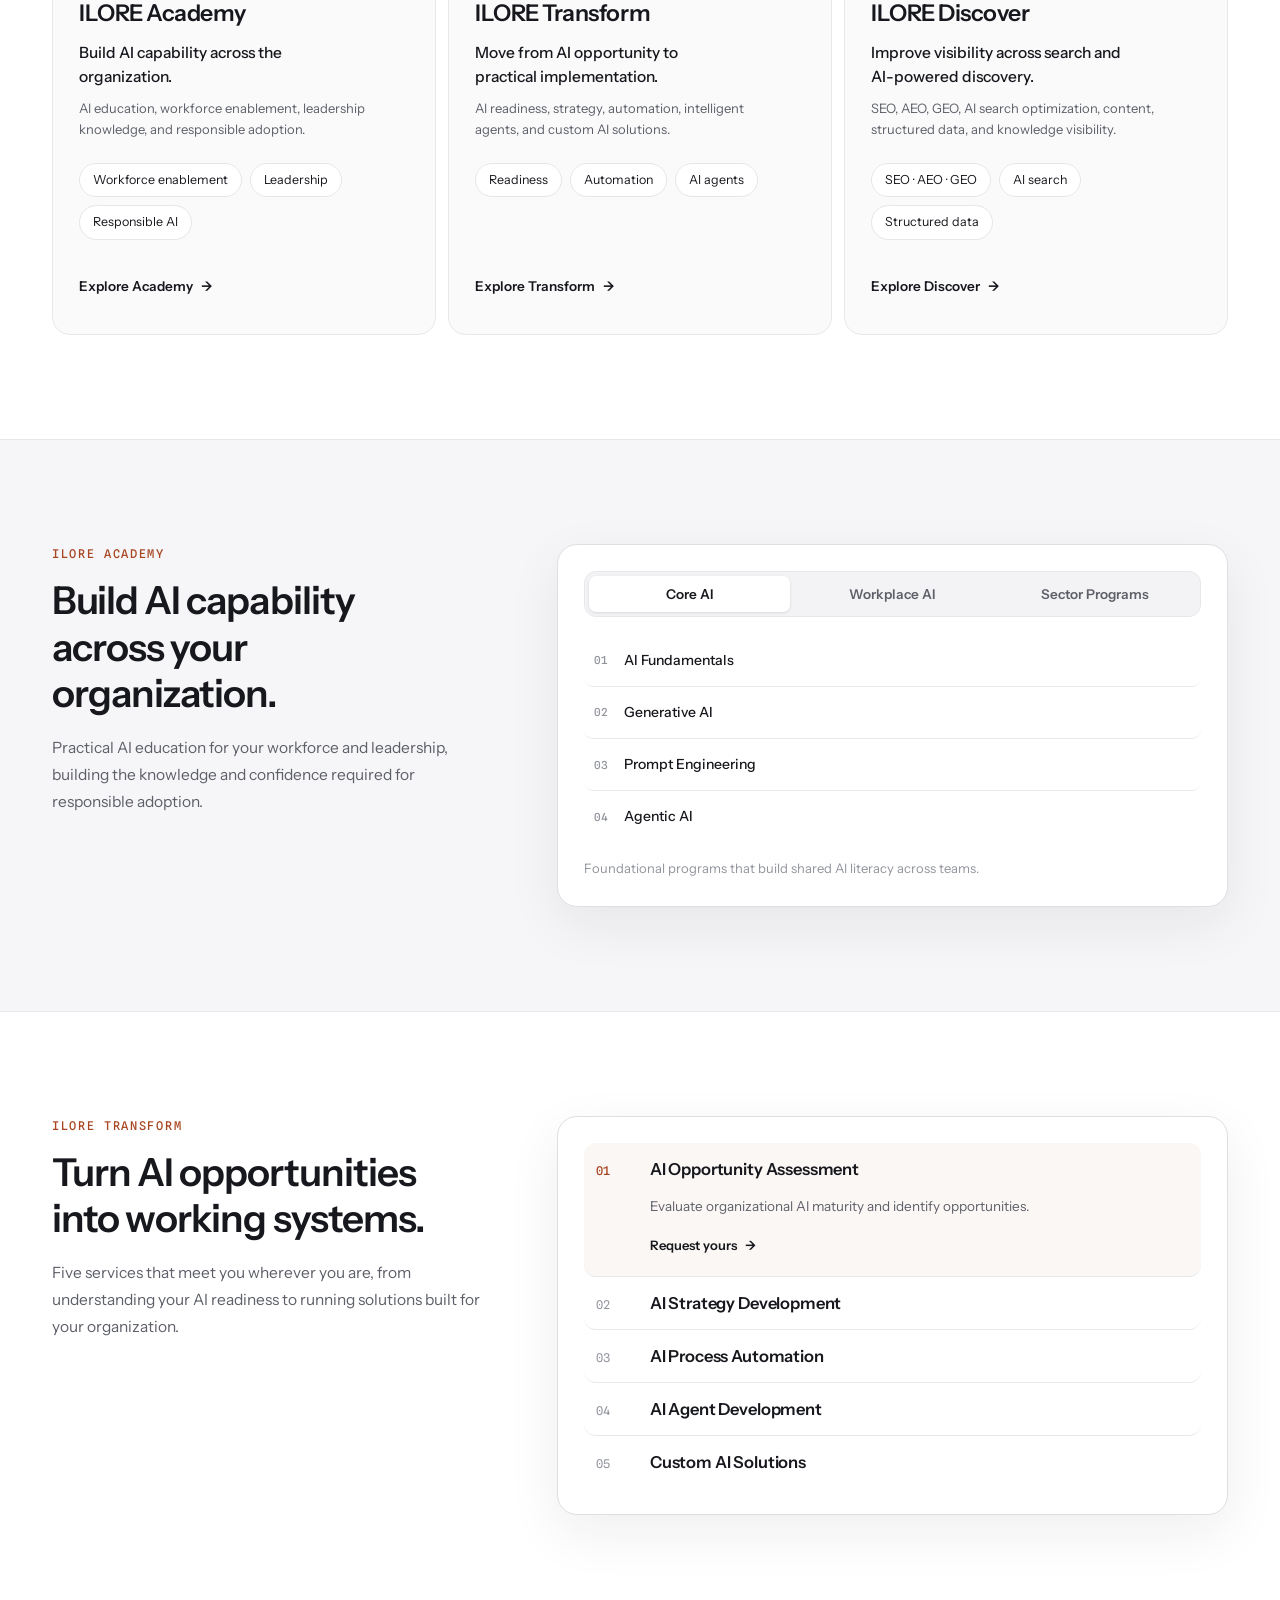
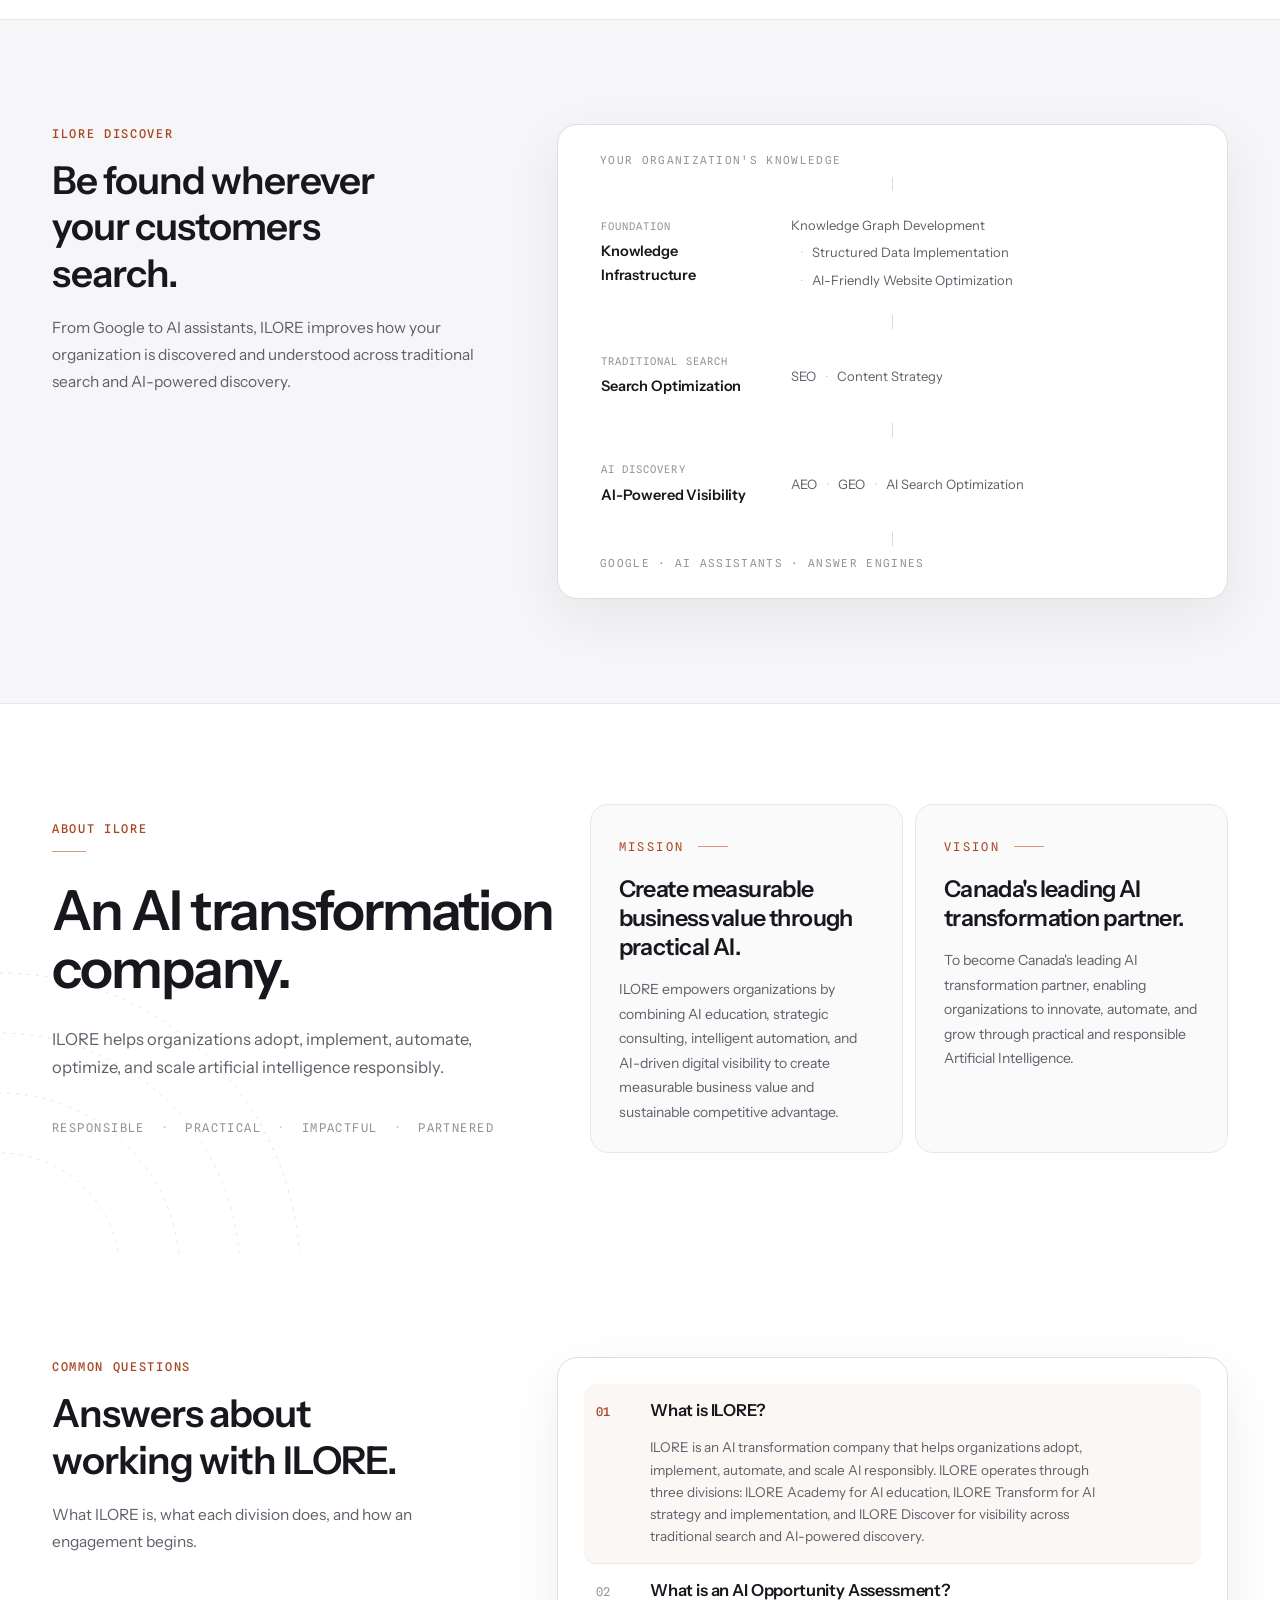
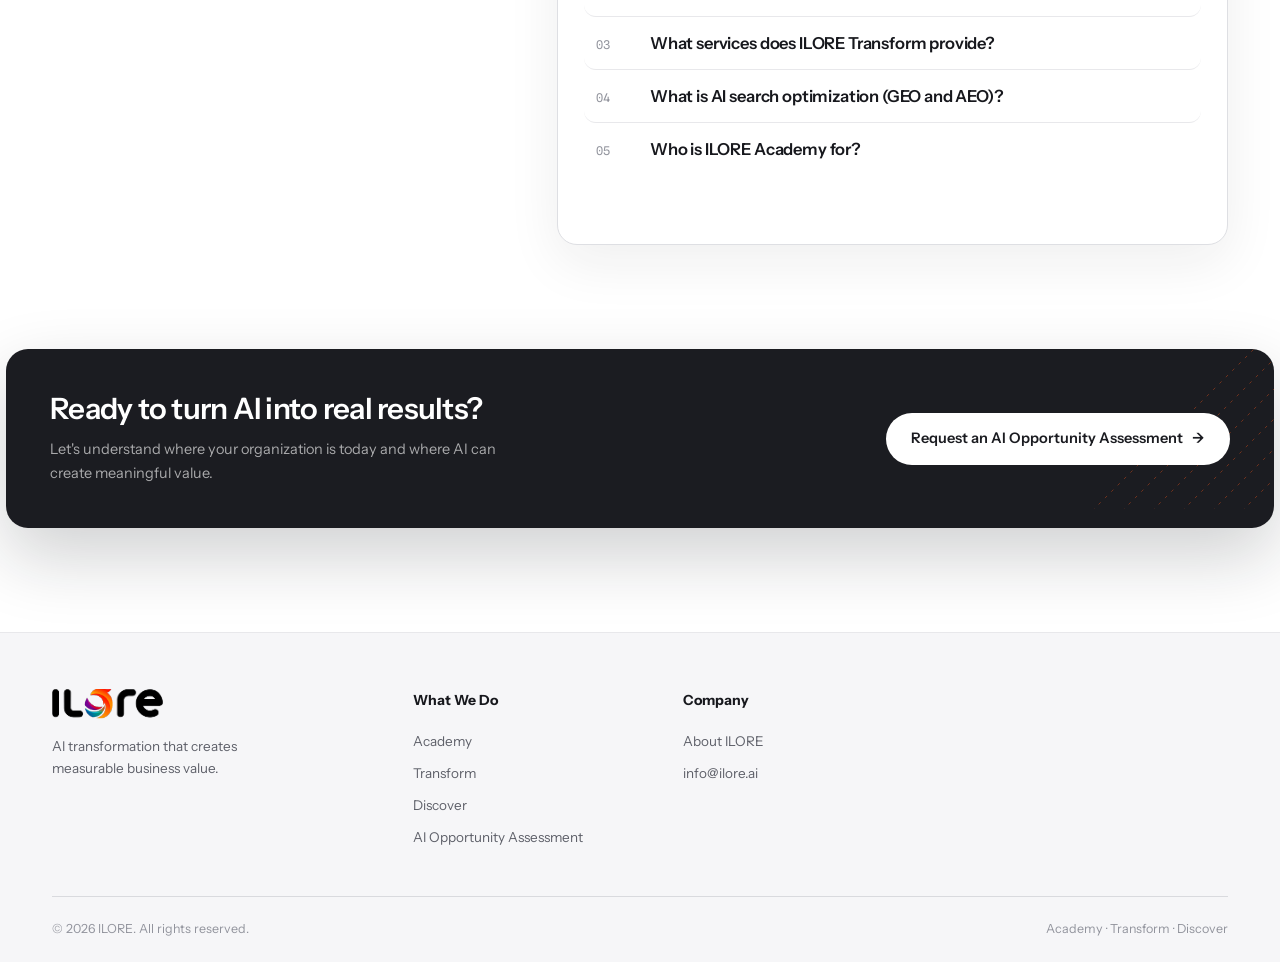
==== commit 02b16a1a: "Cache-bust CSS/JS asset URLs so browsers load fresh files" ====
--- a/index.html
+++ b/index.html
@@ -26,9 +26,9 @@
 <link rel="preconnect" href="https://fonts.googleapis.com">
 <link rel="preconnect" href="https://fonts.gstatic.com" crossorigin>
 <link href="https://fonts.googleapis.com/css2?family=Instrument+Sans:wght@400;500;600;700&family=Spline+Sans+Mono:wght@400;500&display=swap" rel="stylesheet">
-<link rel="stylesheet" href="assets/css/base.css">
-<link rel="stylesheet" href="assets/css/components.css">
-<link rel="stylesheet" href="assets/css/home.css">
+<link rel="stylesheet" href="assets/css/base.css?v=20260831">
+<link rel="stylesheet" href="assets/css/components.css?v=20260831">
+<link rel="stylesheet" href="assets/css/home.css?v=20260831">
 <script>document.documentElement.className = "js";</script>
 </head>
 <body>
@@ -548,6 +548,6 @@
   </div>
 </footer>
 
-<script src="assets/js/main.js" defer></script>
+<script src="assets/js/main.js?v=20260831" defer></script>
 </body>
 </html>
--- a/assets/css/components.css
+++ b/assets/css/components.css
@@ -380,7 +380,7 @@
 
 .site-footer__grid {
   display: grid;
-  grid-template-columns: 1.5fr 1fr 1fr;
+  grid-template-columns: 1.4fr 1fr 1.2fr 1fr;
   gap: 40px;
   padding: 56px 0 44px;
 }
@@ -429,6 +429,12 @@
   color: var(--color-text-muted);
 }
 
+@media (max-width: 980px) {
+  .site-footer__grid {
+    grid-template-columns: 1fr 1fr;
+  }
+}
+
 @media (max-width: 720px) {
   .site-footer__grid {
     grid-template-columns: 1fr;
--- a/assets/css/home.css
+++ b/assets/css/home.css
@@ -784,6 +784,12 @@
   font-size: 13px;
 }
 
+/* A service row can carry two links (request + learn more); keep them
+   readable as separate actions. */
+.flow__body .link-more + .link-more {
+  margin-left: 22px;
+}
+
 /* --------------------------------------------------------------------------
    Discover — visibility layers
    -------------------------------------------------------------------------- */
